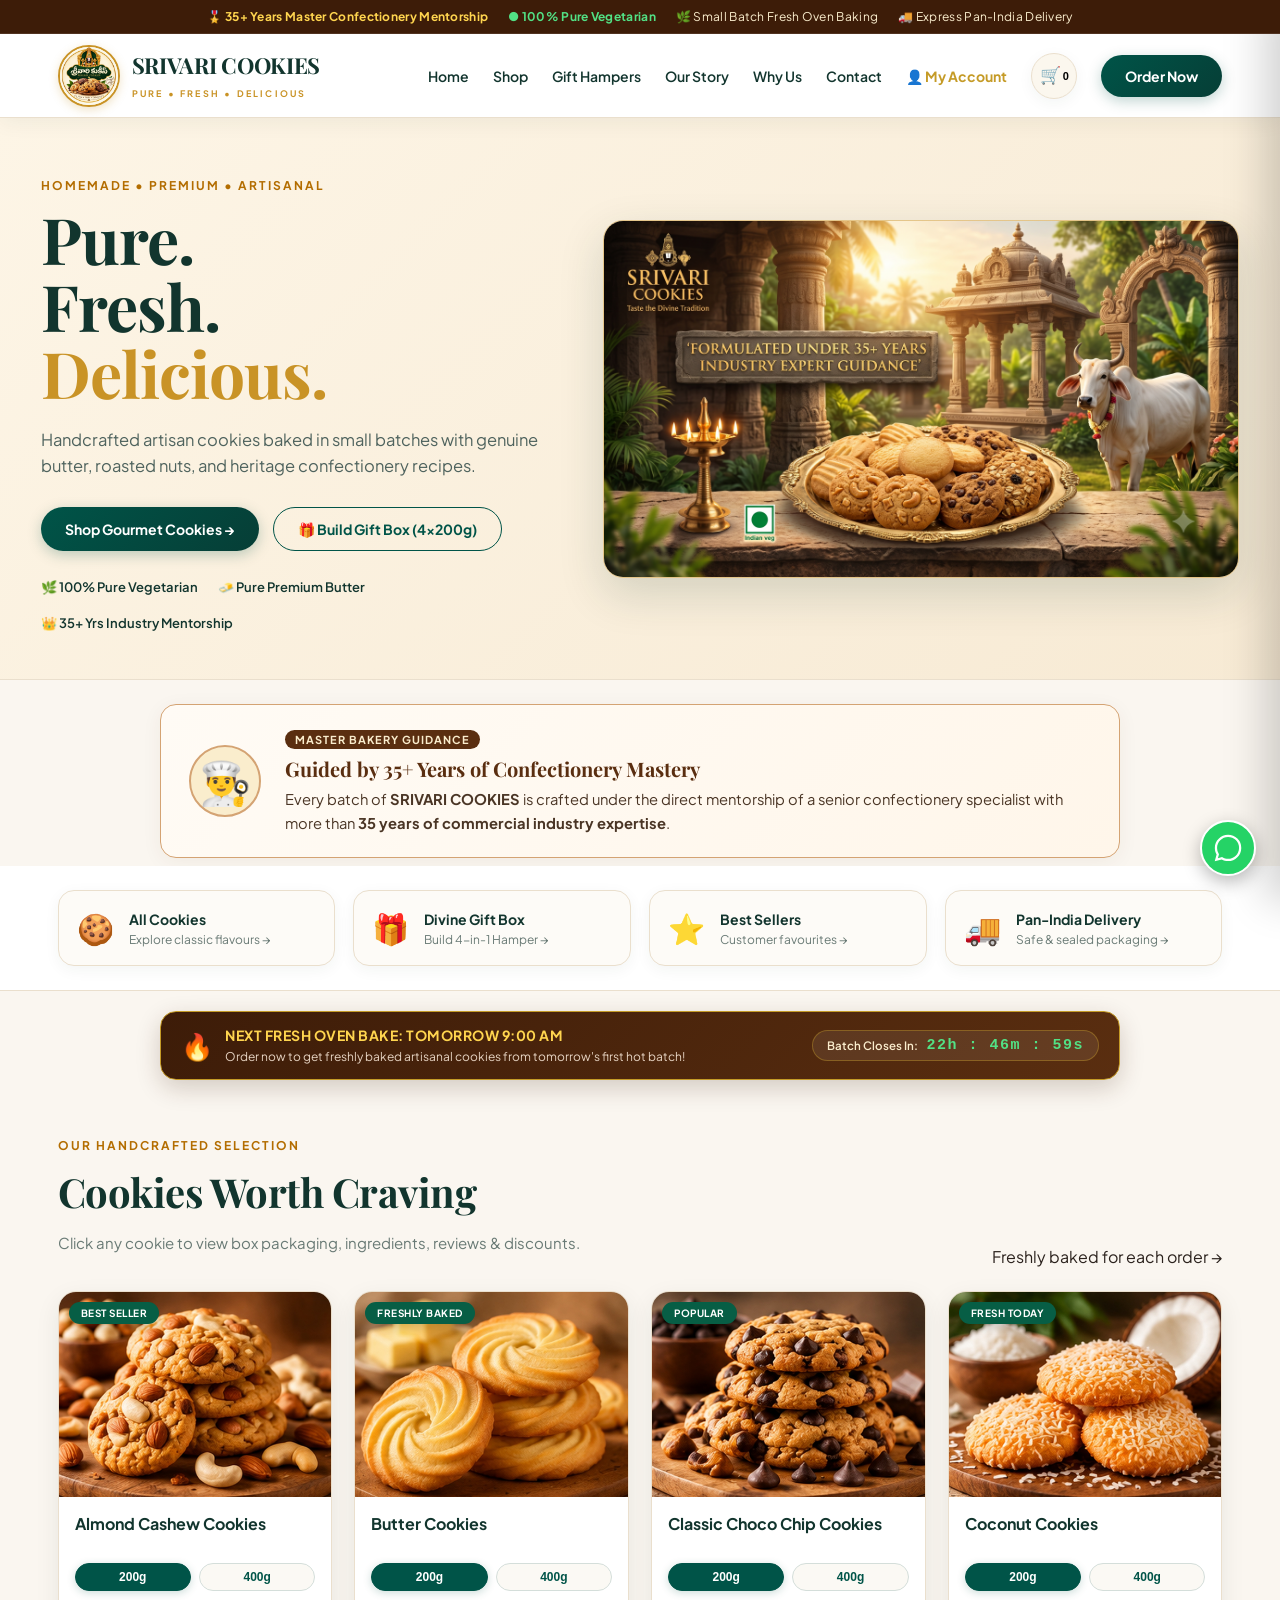
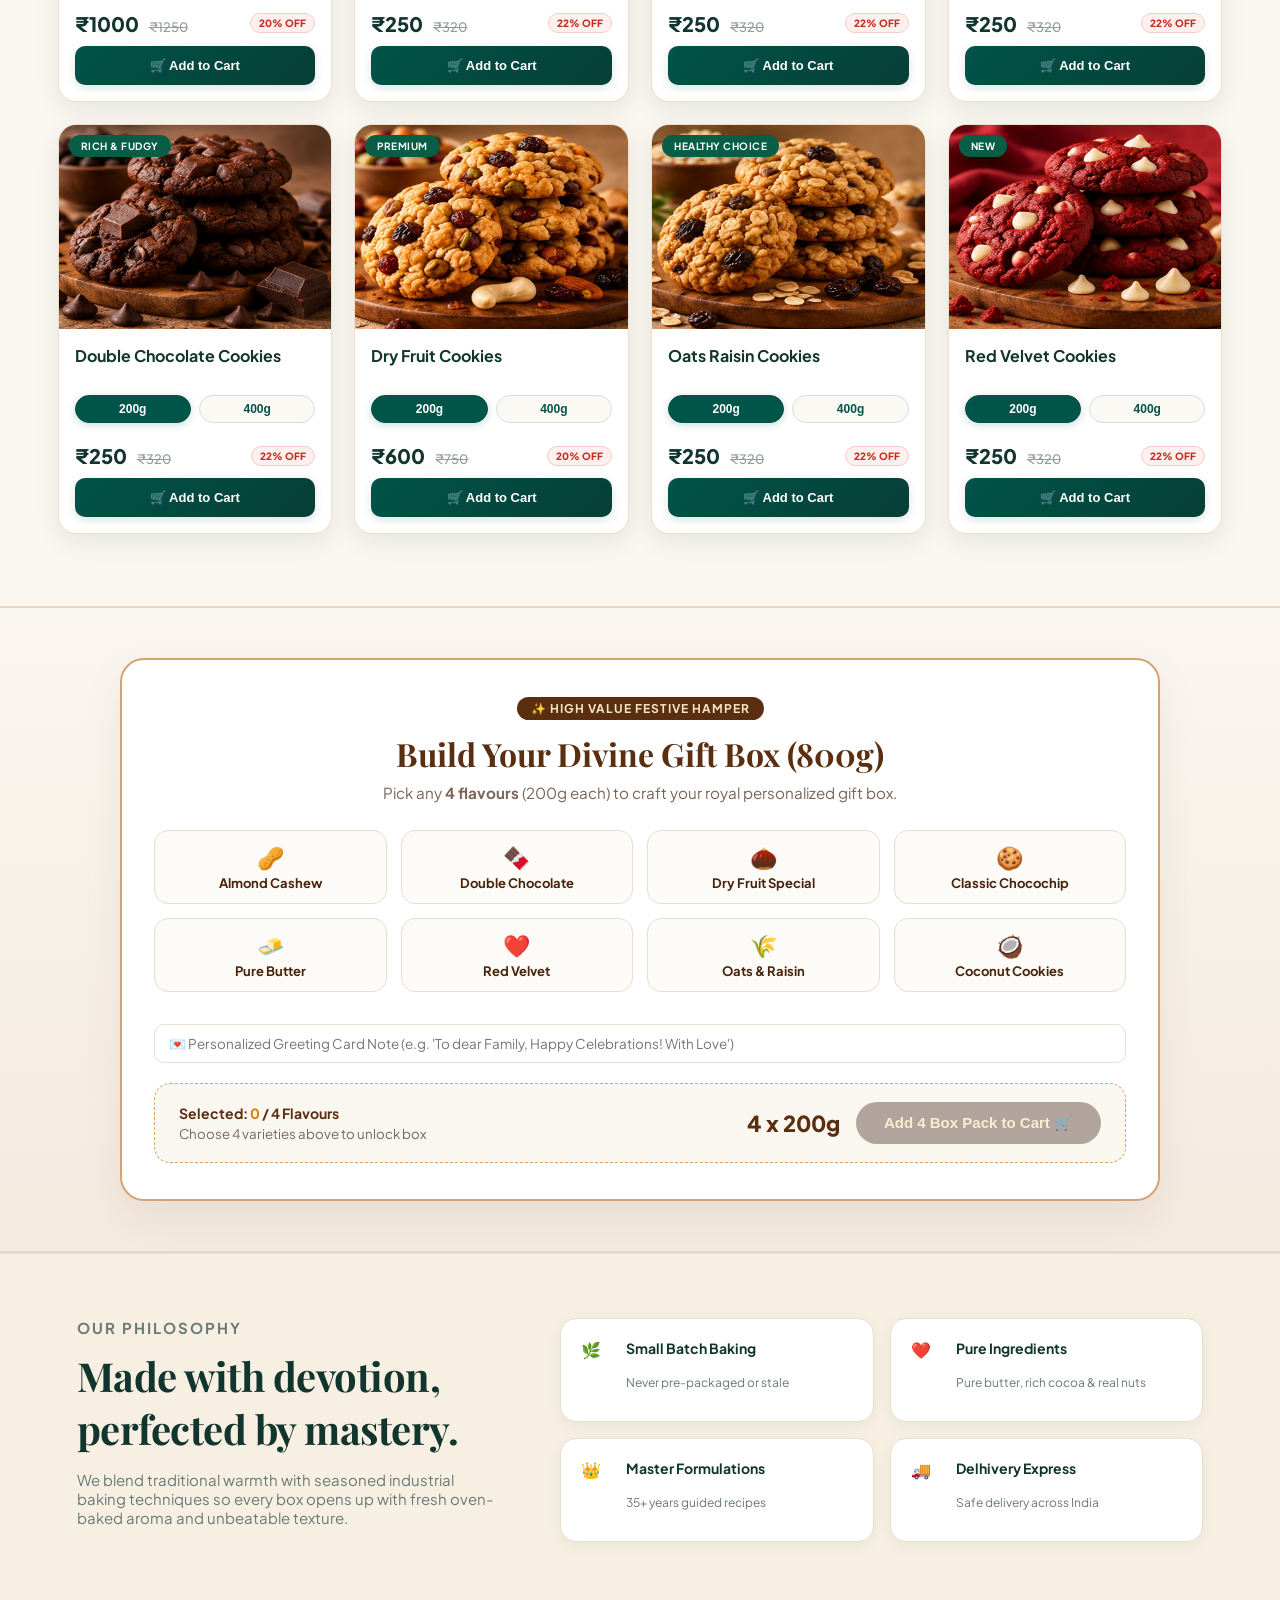
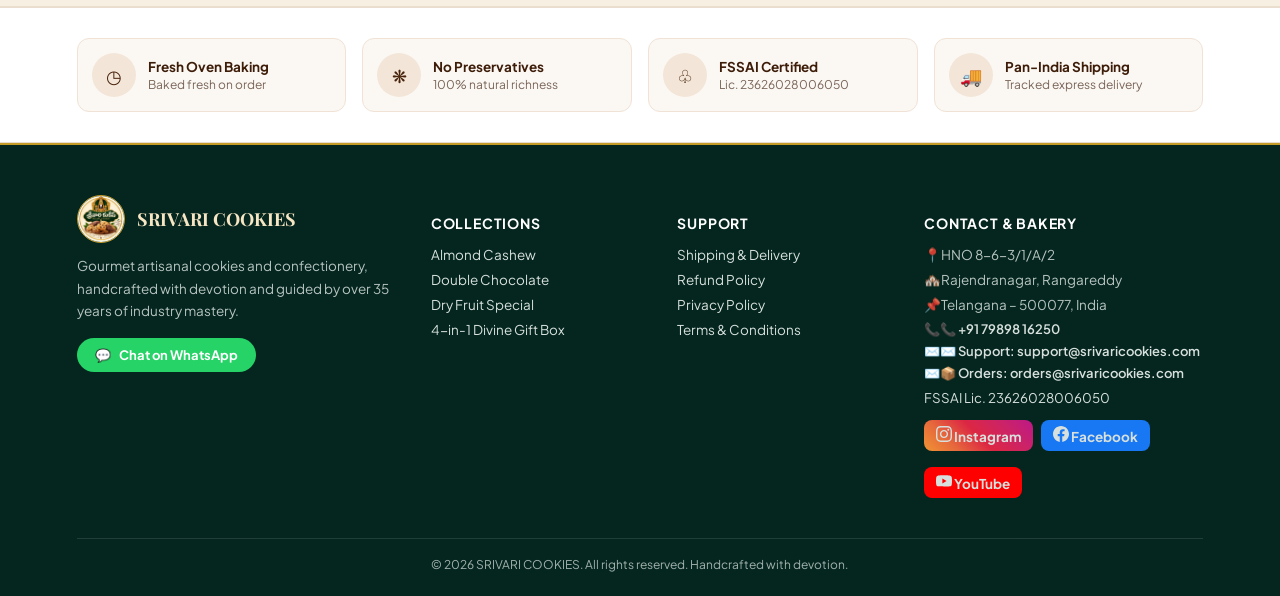
==== index.html @ 172b6541 "Update index.html" ====
<!doctype html>
<html lang="en">
<head>
<meta charset="utf-8">
<meta name="viewport" content="width=device-width,initial-scale=1">
<title>SRIVARI COOKIES | Pure • Fresh • Delicious</title>
<meta name="description" content="SRIVARI COOKIES — Gourmet homemade cookies crafted under 35+ years of master confectionery mentorship.">
<link rel="manifest" href="manifest.json">
<meta name="theme-color" content="#5a2e10">
<link rel="preconnect" href="https://fonts.googleapis.com">
<link rel="preconnect" href="https://fonts.gstatic.com" crossorigin>
<link href="https://fonts.googleapis.com/css2?family=Plus+Jakarta+Sans:wght@400;500;600;700;800&family=Playfair+Display:ital,wght@0,600;0,700;0,800;1,600&display=swap" rel="stylesheet">
<link rel="stylesheet" href="styles.css">
<style>
* { box-sizing: border-box; }
html, body {
  overflow-y: auto !important;
  height: auto !important;
  background: #faf6f0;
  color: #2b221d;
  font-family: 'Plus Jakarta Sans', sans-serif;
  margin: 0;
  padding: 0;
}

/* TOPBAR: 100% VISIBLE ON MOBILE & DESKTOP */
.topbar {
  background: #3d1c08 !important;
  color: #faedcd !important;
  padding: 9px 4% !important;
  font-size: 12px !important;
  display: flex !important;
  visibility: visible !important;
  opacity: 1 !important;
  justify-content: center !important;
  align-items: center !important;
  gap: 20px !important;
  position: relative !important;
  z-index: 99999 !important;
  width: 100% !important;
}
@media(max-width: 768px) {
  .topbar {
    display: flex !important;
    visibility: visible !important;
    justify-content: flex-start !important;
    overflow-x: auto !important;
    white-space: nowrap !important;
    padding: 8px 12px !important;
    font-size: 11.5px !important;
    gap: 16px !important;
    -webkit-overflow-scrolling: touch !important;
  }
  .topbar::-webkit-scrollbar { display: none !important; }
  header.nav {
    position: relative !important;
    top: auto !important;
  }
}

/* BENEFITS GRID */
.benefits {
  display: grid !important;
  grid-template-columns: repeat(4, 1fr) !important;
  gap: 16px !important;
  padding: 30px 6% !important;
  background: #ffffff !important;
  border-top: 1.5px solid #ebdcd0 !important;
  border-bottom: 1.5px solid #ebdcd0 !important;
}
.benefit {
  display: flex !important;
  align-items: center !important;
  gap: 12px !important;
  background: #fbf8f4 !important;
  padding: 14px !important;
  border-radius: 12px !important;
  border: 1px solid #f0e2d5 !important;
}
.benefitIcon {
  width: 44px !important;
  height: 44px !important;
  flex: 0 0 44px !important;
  border-radius: 50% !important;
  background: #f3e6d8 !important;
  display: grid !important;
  place-items: center !important;
  font-size: 18px !important;
  color: #48230b !important;
}
.benefit b {
  font-size: 13.5px !important;
  display: block !important;
  color: #3d1c08 !important;
  margin-bottom: 2px !important;
}
.benefit small {
  color: #7a6558 !important;
  font-size: 12px !important;
  display: block !important;
}

#productGrid > * {
  cursor: pointer !important;
  transition: transform 0.2s ease, box-shadow 0.2s ease !important;
  position: relative !important;
}
#productGrid > *:hover {
  transform: translateY(-3px) !important;
  box-shadow: 0 10px 26px rgba(90,46,16,0.14) !important;
}

/* BUILD YOUR GIFT BOX SECTION */
.gift-box-section {
  padding: 50px 6%;
  background: linear-gradient(180deg, #faf6f0 0%, #f4eae0 100%);
  border-top: 2px solid #e8d5c4;
  border-bottom: 2px solid #e8d5c4;
}
.gift-box-card {
  max-width: 1040px;
  margin: 0 auto;
  background: #ffffff;
  border-radius: 24px;
  border: 2px solid #d4a373;
  padding: 36px 32px;
  box-shadow: 0 16px 40px rgba(90,46,16,0.08);
}
.gift-box-header {
  text-align: center;
  margin-bottom: 28px;
}
.gift-badge {
  background: #5a2e10;
  color: #f7e6c4;
  padding: 4px 14px;
  border-radius: 20px;
  font-size: 12px;
  font-weight: 700;
  letter-spacing: 1px;
  display: inline-block;
  margin-bottom: 8px;
}
.gift-box-header h2 {
  font-family: 'Playfair Display', serif;
  color: #5a2e10;
  font-size: 2rem;
  margin: 4px 0 8px;
}
.gift-box-header p {
  color: #7a6558;
  font-size: 0.95rem;
  margin: 0;
}
.flavors-grid {
  display: grid;
  grid-template-columns: repeat(4, 1fr);
  gap: 14px;
  margin: 22px 0;
}
.flavor-btn {
  background: #fdfbf7;
  border: 1.5px solid #ebdcd0;
  border-radius: 14px;
  padding: 12px;
  text-align: center;
  cursor: pointer;
  transition: all 0.2s ease;
  user-select: none;
}
.flavor-btn:hover {
  border-color: #c59b27;
  transform: translateY(-2px);
}
.flavor-btn.selected {
  background: #faedcd;
  border-color: #5a2e10;
  box-shadow: 0 4px 12px rgba(90,46,16,0.15);
}
.flavor-btn b {
  display: block;
  font-size: 13px;
  color: #48230b;
  margin-top: 4px;
}
.flavor-btn span {
  font-size: 22px;
  display: block;
}
.box-summary-bar {
  background: #faf6f0;
  border-radius: 16px;
  padding: 18px 24px;
  display: flex;
  justify-content: space-between;
  align-items: center;
  flex-wrap: wrap;
  gap: 16px;
  margin-top: 20px;
  border: 1px dashed #d4a373;
}
.box-note-input {
  width: 100%;
  padding: 10px 14px;
  border: 1px solid #ebdcd0;
  border-radius: 10px;
  font-family: inherit;
  font-size: 13.5px;
  margin-top: 10px;
  background: #fff;
}
.add-gift-btn {
  background: #5a2e10;
  color: #faedcd;
  border: none;
  padding: 12px 28px;
  border-radius: 30px;
  font-weight: 700;
  font-size: 15px;
  cursor: pointer;
  transition: all 0.2s ease;
  box-shadow: 0 6px 18px rgba(90,46,16,0.25);
}
.add-gift-btn:disabled {
  background: #b0a49c;
  cursor: not-allowed;
  box-shadow: none;
}

/* CART FREE DELIVERY PROGRESS BAR STYLES */
.cart-progress-box {
  background: #fff8eb;
  border: 1.5px solid #d4a373;
  border-radius: 14px;
  padding: 11px 14px;
  margin: 10px 14px 12px;
  box-shadow: 0 2px 8px rgba(90,46,16,0.06);
}
.progress-label {
  font-size: 12.5px;
  color: #5a2e10;
  margin-bottom: 6px;
  text-align: center;
  font-weight: 700;
}
.progress-track {
  background: #ebdcd0;
  height: 9px;
  border-radius: 10px;
  overflow: hidden;
  position: relative;
}
.progress-bar-fill {
  height: 100%;
  width: 0%;
  background: linear-gradient(90deg, #d4a373 0%, #15803d 100%);
  border-radius: 10px;
  transition: width 0.4s ease, background 0.3s ease;
}

/* 🔥 LIVE OVEN FRESH BATCH COUNTDOWN BANNER STYLES */
.oven-batch-banner {
  max-width: 960px;
  margin: 20px auto 10px;
  background: linear-gradient(135deg, #3d1c08 0%, #5a2e10 100%);
  color: #faedcd;
  border-radius: 16px;
  border: 1.5px solid #c59b27;
  padding: 14px 20px;
  display: flex;
  align-items: center;
  justify-content: space-between;
  flex-wrap: wrap;
  gap: 14px;
  box-shadow: 0 8px 24px rgba(61, 28, 8, 0.2);
}
.batch-info {
  display: flex;
  align-items: center;
  gap: 12px;
}
.flame-icon {
  font-size: 26px;
  animation: pulseFlame 1.8s infinite alternate;
}
@keyframes pulseFlame {
  0% { transform: scale(1); filter: drop-shadow(0 0 2px #f59e0b); }
  100% { transform: scale(1.18); filter: drop-shadow(0 0 8px #ef4444); }
}
.batch-text b {
  display: block;
  font-size: 14px;
  color: #ffd54f;
  letter-spacing: 0.5px;
}
.batch-text small {
  font-size: 12px;
  color: #e6d3c2;
}
.batch-timer-wrap {
  display: flex;
  align-items: center;
  gap: 8px;
  background: rgba(255, 255, 255, 0.08);
  padding: 6px 14px;
  border-radius: 30px;
  border: 1px solid rgba(197, 155, 39, 0.4);
}
.batch-timer-wrap span {
  font-size: 11.5px;
  color: #faedcd;
  font-weight: 600;
}
.timer-digits {
  font-family: monospace;
  font-size: 15px;
  font-weight: 800;
  color: #52e185;
  letter-spacing: 1.5px;
}

/* 🛍️ LIVE SOCIAL PROOF SALES TOAST STYLES */
.sales-toast {
  position: fixed;
  bottom: 84px;
  left: 20px;
  background: #fffdfa;
  border: 1.5px solid #c59b27;
  border-radius: 16px;
  padding: 10px 14px;
  display: flex;
  align-items: center;
  gap: 12px;
  box-shadow: 0 10px 30px rgba(90, 46, 16, 0.2);
  z-index: 9999;
  transform: translateY(140px);
  opacity: 0;
  transition: all 0.5s cubic-bezier(0.175, 0.885, 0.32, 1.275);
  max-width: 330px;
  pointer-events: auto;
}
.sales-toast.show {
  transform: translateY(0);
  opacity: 1;
}
.toast-icon {
  font-size: 24px;
  background: #faedcd;
  width: 44px;
  height: 44px;
  border-radius: 50%;
  display: grid;
  place-items: center;
  flex-shrink: 0;
  border: 1px solid #d4a373;
}
.toast-body {
  flex: 1;
  line-height: 1.35;
}
.toast-title {
  font-size: 12px;
  font-weight: 800;
  color: #48230b;
}
.toast-desc {
  font-size: 11.5px;
  color: #6d5345;
  margin: 1px 0;
}
.toast-time {
  font-size: 10px;
  color: #15803d;
  font-weight: 700;
}
.toast-close {
  background: none;
  border: none;
  color: #999;
  font-size: 14px;
  cursor: pointer;
  padding: 0 4px;
  line-height: 1;
}

@media(max-width: 600px) {
  .oven-batch-banner {
    margin: 14px 4% 8px;
    padding: 12px 14px;
    flex-direction: column;
    text-align: center;
  }
  .batch-info {
    flex-direction: column;
    gap: 6px;
  }
  .sales-toast {
    left: 12px;
    right: 12px;
    bottom: 74px;
    max-width: none;
  }
}

/* PRODUCT MODAL */
.product-modal-backdrop {
  display: none;
  position: fixed;
  top: 0; left: 0; width: 100%; height: 100%;
  background: rgba(18, 10, 5, 0.82);
  backdrop-filter: blur(6px);
  z-index: 100001;
  align-items: center;
  justify-content: center;
  padding: 16px;
}
.product-modal-card {
  background: #fffdfa;
  width: 100%;
  max-width: 780px;
  max-height: 90vh;
  border-radius: 24px;
  border: 2px solid #c59b27;
  box-shadow: 0 20px 60px rgba(90,46,16,0.4);
  display: flex;
  flex-direction: column;
  overflow: hidden;
  position: relative;
}
.modal-close-btn {
  position: absolute;
  top: 14px; right: 16px;
  background: #faedcd;
  border: 1px solid #d4a373;
  width: 36px; height: 36px;
  border-radius: 50%;
  font-size: 18px;
  cursor: pointer;
  color: #5a2e10;
  display: grid;
  place-items: center;
  z-index: 10;
  font-weight: 800;
}
.modal-scroll-body {
  overflow-y: auto;
  padding: 26px 28px;
}
.modal-grid {
  display: grid;
  grid-template-columns: 1fr 1fr;
  gap: 26px;
}
@media(max-width: 700px) {
  .modal-grid { grid-template-columns: 1fr; }
  .modal-scroll-body { padding: 20px 16px; }
}

/* 3 DISTINCT IMAGES GALLERY */
.gallery-main-img {
  width: 100%;
  height: 270px;
  object-fit: cover;
  border-radius: 18px;
  border: 1.5px solid #ebdcd0;
  box-shadow: 0 8px 24px rgba(90,46,16,0.08);
}
.gallery-thumbs {
  display: flex;
  gap: 10px;
  margin-top: 10px;
  justify-content: center;
}
.thumb-wrap {
  text-align: center;
}
.thumb-img {
  width: 74px;
  height: 74px;
  object-fit: cover;
  border-radius: 12px;
  border: 2px solid #ebdcd0;
  cursor: pointer;
  transition: all 0.2s ease;
  display: block;
}
.thumb-img:hover, .thumb-img.active {
  border-color: #c59b27;
  transform: scale(1.05);
  box-shadow: 0 4px 10px rgba(197,155,39,0.3);
}
.thumb-lbl {
  font-size: 10px;
  color: #7a6558;
  margin-top: 3px;
  display: block;
  font-weight: 700;
}

/* COUPON BOX */
.coupon-box-wrap {
  background: #fff8eb;
  border: 1.5px dashed #c59b27;
  border-radius: 12px;
  padding: 10px 12px;
  margin: 14px 0 10px;
  display: flex;
  gap: 8px;
  align-items: center;
}
.coupon-input {
  flex: 1;
  padding: 8px 10px;
  border: 1px solid #d4a373;
  border-radius: 8px;
  font-family: inherit;
  font-size: 13px;
  text-transform: uppercase;
  font-weight: 700;
}
.coupon-btn {
  background: #5a2e10;
  color: #faedcd;
  border: none;
  padding: 8px 14px;
  border-radius: 8px;
  font-weight: 700;
  font-size: 12.5px;
  cursor: pointer;
}

/* REVIEWS & FEEDBACK */
.reviews-section {
  border-top: 1.5px solid #ebdcd0;
  padding-top: 20px;
  margin-top: 22px;
}
.review-item {
  background: #faf6f0;
  border-radius: 12px;
  padding: 12px 14px;
  margin-bottom: 10px;
}
.review-form {
  background: #fdfbf7;
  border: 1px solid #ebdcd0;
  border-radius: 14px;
  padding: 14px;
  margin-top: 14px;
}

/* FOOTER ARCHITECTURE */
footer#contact {
  background: #04261f !important;
  color: #fff !important;
  padding: 50px 6% 24px !important;
  display: grid !important;
  grid-template-columns: 1.5fr 1fr 1fr 1.3fr !important;
  gap: 32px !important;
  border-top: 2px solid #c59b27 !important;
  align-items: start !important;
}
.footerBrand { max-width: 320px; }
.footerLogo {
  display: inline-flex !important;
  align-items: center !important;
  gap: 12px !important;
  color: #fff !important;
  text-decoration: none !important;
  margin-bottom: 12px !important;
}
.footerLogo img {
  width: 48px !important;
  height: 48px !important;
  border-radius: 50% !important;
  object-fit: cover !important;
  border: 1.5px solid #c59b27 !important;
}
.footerLogo b {
  font-family: 'Playfair Display', serif !important;
  font-size: 18px !important;
  color: #f7e6c4 !important;
}
.footerBrand p {
  color: #d1ddd8 !important;
  font-size: 13.5px !important;
  line-height: 1.65 !important;
  margin-bottom: 16px !important;
}
.wa-badge {
  display: inline-flex !important;
  align-items: center !important;
  gap: 8px !important;
  background: #25D366 !important;
  color: #ffffff !important;
  padding: 9px 18px !important;
  border-radius: 24px !important;
  font-size: 13px !important;
  font-weight: 700 !important;
  text-decoration: none !important;
}
.footerColumn h4 {
  color: #f3cf7a !important;
  font-size: 14px !important;
  margin-bottom: 14px !important;
  letter-spacing: 0.8px;
}
.footerColumn a, .footerColumn p {
  display: block !important;
  margin-bottom: 8px !important;
  color: #d1ddd8 !important;
  text-decoration: none !important;
  font-size: 13.5px !important;
}
.footerContact a.contact-link {
  color: #f7e6c4 !important;
  text-decoration: none !important;
  font-size: 13px !important;
  display: block !important;
  margin: 6px 0 !important;
  font-weight: 600;
}
.footerSocials {
  display: flex !important;
  align-items: center !important;
  gap: 8px !important;
  margin-top: 14px !important;
  flex-wrap: wrap !important;
}
.socialIconLink {
  display: inline-flex !important;
  align-items: center !important;
  gap: 6px !important;
  padding: 6px 12px !important;
  border-radius: 8px !important;
  text-decoration: none !important;
  font-size: 12px !important;
  font-weight: 700 !important;
  color: #ffffff !important;
}
.socialIconLink.ig { background: linear-gradient(45deg, #f09433 0%, #e6683c 25%, #dc2743 50%, #cc2366 75%, #bc1888 100%) !important; }
.socialIconLink.fb { background: #1877f2 !important; }
.socialIconLink.yt { background: #ff0000 !important; }
.copy {
  grid-column: 1 / -1;
  border-top: 1px solid rgba(255,255,255,0.15);
  padding-top: 18px;
  text-align: center;
  font-size: 12px;
  color: #a4beba;
}
@media(max-width: 900px) {
  .hero { flex-direction: column; text-align: center; }
  .about { grid-template-columns: 1fr; }
  .benefits { grid-template-columns: 1fr 1fr !important; }
  footer#contact { grid-template-columns: 1fr 1fr !important; }
  .flavors-grid { grid-template-columns: repeat(2, 1fr) !important; }
}
@media(max-width: 600px) {
  nav { display: none; }
  .benefits { grid-template-columns: 1fr !important; }
  footer#contact { grid-template-columns: 1fr !important; }
  .footerBrand, .footerContact, .copy { grid-column: 1 / -1 !important; }
}
</style>
</head>
<body>

<div class="topbar">
  <span><b style="color:#ffd54f;">🎖️ 35+ Years Master Confectionery Mentorship</b></span>
  <span style="color:#52e185;font-weight:bold;">● 100% Pure Vegetarian</span>
  <span>🌿 Small Batch Fresh Oven Baking</span>
  <span>🚚 Express Pan-India Delivery</span>
</div>

<header class="nav">
  <a class="brand" href="index.html">
    <img src="assets/srivari-logo.jpg" alt="SRIVARI COOKIES logo">
    <div>
      <b>SRIVARI COOKIES</b>
      <small>PURE • FRESH • DELICIOUS</small>
    </div>
  </a>
  <nav>
    <a href="index.html">Home</a>
    <a href="#shop">Shop</a>
    <a href="#giftbox">Gift Hampers</a>
    <a href="#about">Our Story</a>
    <a href="#why">Why Us</a>
    <a href="#contact">Contact</a>
    <a href="javascript:void(0)" onclick="openOrdersModal()" style="color:#c59b27;font-weight:bold;">👤 My Account</a>
  </nav>
  <button class="cartBtn" id="openCart" aria-label="Open cart">🛒 <span id="cartCount">0</span></button>
  <a class="orderBtn" href="#shop">Order Now</a>
</header>

<section class="hero" id="home">
  <div class="heroCopy">
    <p class="eyebrow">HOMEMADE • PREMIUM • ARTISANAL</p>
    <h1>Pure.<br>Fresh.<br><em>Delicious.</em></h1>
    <p>Handcrafted artisan cookies baked in small batches with genuine butter, roasted nuts, and heritage confectionery recipes.</p>
    <div class="heroActions">
      <a class="primary" href="#shop">Shop Gourmet Cookies →</a>
      <a class="secondary" href="#giftbox">🎁 Build Gift Box (4x200g)</a>
    </div>
    <div class="trust">
      <span>🌿 100% Pure Vegetarian</span>
      <span>🧈 Pure Premium Butter</span>
      <span>👑 35+ Yrs Industry Mentorship</span>
    </div>
  </div>
  <div class="heroVisual">
    <div class="hero-blend-wrapper">
      <img src="assets/srivari-divine-hero.jpg" alt="Srivari Cookies Divine Heritage" class="hero-blend-img" />
    </div>
  </div>
</section>

<!-- MASTER TRUST BADGE -->
<div style="padding: 24px 8% 8px; background: #faf6f0;">
  <div style="max-width: 960px; margin: 0 auto; background: linear-gradient(135deg, #fffbf5 0%, #fff6ea 100%); border: 1.5px solid #d4a373; border-radius: 16px; padding: 22px 28px; box-shadow: 0 4px 20px rgba(90,46,16,0.06); display: flex; align-items: center; gap: 24px; flex-wrap: wrap;">
    <div style="font-size: 42px; background: #faedcd; width: 72px; height: 72px; border-radius: 50%; display: grid; place-items: center; flex-shrink: 0; border: 2px solid #d4a373;">👨‍🍳</div>
    <div style="flex: 1; min-width: 260px;">
      <span style="background: #5a2e10; color: #faedcd; font-size: 11px; font-weight: 700; letter-spacing: 1px; padding: 3px 10px; border-radius: 20px; display: inline-block; margin-bottom: 6px;">MASTER BAKERY GUIDANCE</span>
      <h3 style="margin: 0 0 6px; color: #5a2e10; font-family: 'Playfair Display', serif; font-size: 1.25rem;">Guided by 35+ Years of Confectionery Mastery</h3>
      <p style="margin: 0; color: #4a3525; font-size: 0.92rem; line-height: 1.6;">Every batch of <b>SRIVARI COOKIES</b> is crafted under the direct mentorship of a senior confectionery specialist with more than <b>35 years of commercial industry expertise</b>.</p>
    </div>
  </div>
</div>

<section class="shortcuts">
  <a href="#shop"><b>🍪</b><span><strong>All Cookies</strong><small>Explore classic flavours →</small></span></a>
  <a href="#giftbox"><b>🎁</b><span><strong>Divine Gift Box</strong><small>Build 4-in-1 Hamper →</small></span></a>
  <a href="#shop"><b>⭐</b><span><strong>Best Sellers</strong><small>Customer favourites →</small></span></a>
  <a href="#contact"><b>🚚</b><span><strong>Pan-India Delivery</strong><small>Safe & sealed packaging →</small></span></a>
</section>

<!-- 🔥 LIVE OVEN FRESH BATCH COUNTDOWN BANNER (FOMO & FRESHNESS) -->
<div class="oven-batch-banner" aria-label="Next Baking Batch Countdown">
  <div class="batch-info">
    <span class="flame-icon">🔥</span>
    <div class="batch-text">
      <b>NEXT FRESH OVEN BAKE: TOMORROW 9:00 AM</b>
      <small>Order now to get freshly baked artisanal cookies from tomorrow's first hot batch!</small>
    </div>
  </div>
  <div class="batch-timer-wrap">
    <span>Batch Closes In:</span>
    <div class="timer-digits" id="ovenCountdown">00h : 00m : 00s</div>
  </div>
</div>

<section class="collection" id="shop">
  <div class="sectionHead">
    <div>
      <p class="eyebrow">OUR HANDCRAFTED SELECTION</p>
      <h2>Cookies Worth Craving</h2>
      <p>Click any cookie to view box packaging, ingredients, reviews & discounts.</p>
    </div>
    <span>Freshly baked for each order →</span>
  </div>
  <div class="grid" id="productGrid"></div>
</section>

<!-- BUILD YOUR OWN GIFT BOX -->
<section class="gift-box-section" id="giftbox">
  <div class="gift-box-card">
    <div class="gift-box-header">
      <span class="gift-badge">✨ HIGH VALUE FESTIVE HAMPER</span>
      <h2>Build Your Divine Gift Box (800g)</h2>
      <p>Pick any <b>4 flavours</b> (200g each) to craft your royal personalized gift box.</p>
    </div>

    <div class="flavors-grid" id="flavorsGrid">
      <div class="flavor-btn" onclick="toggleFlavor(this, 'Almond Cashew')">
        <span>🥜</span>
        <b>Almond Cashew</b>
      </div>
      <div class="flavor-btn" onclick="toggleFlavor(this, 'Double Chocolate')">
        <span>🍫</span>
        <b>Double Chocolate</b>
      </div>
      <div class="flavor-btn" onclick="toggleFlavor(this, 'Dry Fruit Special')">
        <span>🌰</span>
        <b>Dry Fruit Special</b>
      </div>
      <div class="flavor-btn" onclick="toggleFlavor(this, 'Classic Chocochip')">
        <span>🍪</span>
        <b>Classic Chocochip</b>
      </div>
      <div class="flavor-btn" onclick="toggleFlavor(this, 'Pure Butter')">
        <span>🧈</span>
        <b>Pure Butter</b>
      </div>
      <div class="flavor-btn" onclick="toggleFlavor(this, 'Red Velvet')">
        <span>❤️</span>
        <b>Red Velvet</b>
      </div>
      <div class="flavor-btn" onclick="toggleFlavor(this, 'Oats & Raisin')">
        <span>🌾</span>
        <b>Oats & Raisin</b>
      </div>
      <div class="flavor-btn" onclick="toggleFlavor(this, 'Coconut Cookies')">
        <span>🥥</span>
        <b>Coconut Cookies</b>
      </div>
    </div>

    <div>
      <input type="text" id="giftCardNote" class="box-note-input" placeholder="💌 Personalized Greeting Card Note (e.g. 'To dear Family, Happy Celebrations! With Love')" />
    </div>

    <div class="box-summary-bar">
      <div>
        <div style="font-size: 14px; font-weight: 700; color: #5a2e10;">
          Selected: <span id="selectedCount" style="color:#d97706;">0</span> / 4 Flavours
        </div>
        <small id="selectedListText" style="color: #7a6558;">Choose 4 varieties above to unlock box</small>
      </div>
      <div style="display:flex; align-items:center; gap:16px;">
        <span style="font-size: 22px; font-weight: 800; color: #5a2e10;">4 x 200g</span>
        <button class="add-gift-btn" id="addGiftBoxBtn" disabled onclick="addGiftBoxToCart()">
          Add 4 Box Pack to Cart 🛒
        </button>
      </div>
    </div>
  </div>
</section>

<section class="about" id="about">
  <div>
    <p class="eyebrow">OUR PHILOSOPHY</p>
    <h2>Made with devotion, perfected by mastery.</h2>
    <p>We blend traditional warmth with seasoned industrial baking techniques so every box opens up with fresh oven-baked aroma and unbeatable texture.</p>
  </div>
  <div class="promise" id="why">
    <span>🌿<b>Small Batch Baking</b><small>Never pre-packaged or stale</small></span>
    <span>❤️<b>Pure Ingredients</b><small>Pure butter, rich cocoa & real nuts</small></span>
    <span>👑<b>Master Formulations</b><small>35+ years guided recipes</small></span>
    <span>🚚<b>Delhivery Express</b><small>Safe delivery across India</small></span>
  </div>
</section>

<section class="benefits" aria-label="Our benefits">
  <div class="benefit">
    <span class="benefitIcon">◷</span>
    <div><b>Fresh Oven Baking</b><small>Baked fresh on order</small></div>
  </div>
  <div class="benefit">
    <span class="benefitIcon">❋</span>
    <div><b>No Preservatives</b><small>100% natural richness</small></div>
  </div>
  <div class="benefit">
    <span class="benefitIcon">♧</span>
    <div><b>FSSAI Certified</b><small>Lic. 23626028006050</small></div>
  </div>
  <div class="benefit">
    <span class="benefitIcon">🚚</span>
    <div><b>Pan-India Shipping</b><small>Tracked express delivery</small></div>
  </div>
</section>

<footer id="contact">
  <div class="footerBrand">
    <a class="footerLogo" href="index.html">
      <img src="assets/srivari-logo.jpg" alt="SRIVARI COOKIES logo">
      <b>SRIVARI COOKIES</b>
    </a>
    <p>Gourmet artisanal cookies and confectionery, handcrafted with devotion and guided by over 35 years of industry mastery.</p>
    <a class="wa-badge" href="https://wa.me/917989816250" target="_blank" rel="noopener">
      <span>💬</span> Chat on WhatsApp
    </a>
  </div>
  <div class="footerColumn">
    <h4>COLLECTIONS</h4>
    <a href="#shop">Almond Cashew</a>
    <a href="#shop">Double Chocolate</a>
    <a href="#shop">Dry Fruit Special</a>
    <a href="#giftbox">4-in-1 Divine Gift Box</a>
  </div>
  <div class="footerColumn">
    <h4>SUPPORT</h4>
    <a href="#contact">Shipping & Delivery</a>
    <a href="#contact">Refund Policy</a>
    <a href="#contact">Privacy Policy</a>
    <a href="#contact">Terms & Conditions</a>
  </div>
  <div class="footerColumn footerContact">
    <h4>CONTACT & BAKERY</h4>
    <p>HNO 8-6-3/1/A/2</p>
    <p>Rajendranagar, Rangareddy</p>
    <p>Telangana – 500077, India</p>
    <a href="tel:+917989816250" class="contact-link">📞 +91 79898 16250</a>
    <a href="mailto:support@srivaricookies.com" class="contact-link">✉️ Support: support@srivaricookies.com</a>
    <a href="mailto:orders@srivaricookies.com" class="contact-link">📦 Orders: orders@srivaricookies.com</a>
    <small style="display:block;margin-top:8px;color:#a4beba;">FSSAI Lic. 23626028006050</small>

    <div class="footerSocials">
      <a href="https://www.instagram.com/srivaricookies.official" target="_blank" rel="noopener noreferrer" class="socialIconLink ig" title="Instagram">
        <svg viewBox="0 0 24 24" width="16" height="16" fill="currentColor">
          <path d="M12 2.163c3.204 0 3.584.012 4.85.07 3.252.148 4.771 1.691 4.919 4.919.058 1.265.069 1.645.069 4.849 0 3.205-.012 3.584-.069 4.849-.149 3.225-1.664 4.771-4.919 4.919-1.266.058-1.644.07-4.85.07-3.204 0-3.584-.012-4.849-.07-3.26-.149-4.771-1.699-4.919-4.92-.058-1.265-.07-1.644-.07-4.849 0-3.204.013-3.583.07-4.849.149-3.227 1.664-4.771 4.919-4.919 1.266-.057 1.645-.069 4.849-.069zm0-2.163c-3.259 0-3.667.014-4.947.072-4.358.2-6.78 2.618-6.98 6.98-.059 1.281-.073 1.689-.073 4.948 0 3.259.014 3.668.072 4.948.2 4.358 2.618 6.78 6.98 6.98 1.281.058 1.689.072 4.948.072 3.259 0 3.668-.014 4.948-.072 4.354-.2 6.782-2.618 6.979-6.98.059-1.28.073-1.689.073-4.948 0-3.259-.014-3.667-.072-4.947-.196-4.354-2.617-6.78-6.979-6.98-1.281-.059-1.69-.073-4.949-.073zm0 5.838c-3.403 0-6.162 2.759-6.162 6.162s2.759 6.163 6.162 6.163 6.162-2.759 6.162-6.163c0-3.403-2.759-6.162-6.162-6.162zm0 10.162c-2.209 0-4-1.79-4-4 0-2.209 1.791-4 4-4s4 1.791 4 4c0 2.21-1.791 4-4 4zm6.406-11.845c-.796 0-1.441.645-1.441 1.44s.645 1.44 1.441 1.44c.795 0 1.439-.645 1.439-1.44s-.644-1.44-1.439-1.44z"/>
        </svg>
        <span>Instagram</span>
      </a>

      <a href="https://www.facebook.com/profile.php?id=61594950856274" target="_blank" rel="noopener noreferrer" class="socialIconLink fb" title="Facebook">
        <svg viewBox="0 0 24 24" width="16" height="16" fill="currentColor">
          <path d="M24 12.073c0-6.627-5.373-12-12-12s-12 5.373-12 12c0 5.99 4.388 10.954 10.125 11.854v-8.385H7.078v-3.47h3.047V9.43c0-3.007 1.792-4.669 4.533-4.669 1.312 0 2.686.235 2.686.235v2.953H15.83c-1.491 0-1.956.925-1.956 1.874v2.25h3.328l-.532 3.47h-2.796v8.385C19.612 23.027 24 18.062 24 12.073z"/>
        </svg>
        <span>Facebook</span>
      </a>

      <a href="https://www.youtube.com/@SrivariCookies" target="_blank" rel="noopener noreferrer" class="socialIconLink yt" title="YouTube">
        <svg viewBox="0 0 24 24" width="16" height="16" fill="currentColor">
          <path d="M23.498 6.186a3.016 3.016 0 0 0-2.122-2.136C19.505 3.545 12 3.545 12 3.545s-7.505 0-9.377.505A3.017 3.017 0 0 0 .502 6.186C0 8.07 0 12 0 12s0 3.93.502 5.814a3.016 3.016 0 0 0 2.122 2.136c1.871.505 9.376.505 9.376.505s7.505 0 9.377-.505a3.015 3.015 0 0 0 2.122-2.136C24 15.93 24 12 24 12s0-3.93-.502-5.814zM9.545 15.568V8.432L15.818 12l-6.273 3.568z"/>
        </svg>
        <span>YouTube</span>
      </a>
    </div>
  </div>
  <div class="copy">
    © 2026 SRIVARI COOKIES. All rights reserved. Handcrafted with devotion.
  </div>
</footer>

<!-- SHOPPING CART DRAWER WITH PROGRESS BAR -->
<aside class="drawer" id="drawer" aria-label="Shopping cart">
  <div class="drawerHead">
    <h2>Your Gourmet Cart</h2>
    <button id="closeCart" aria-label="Close cart">×</button>
  </div>

  <!-- DYNAMIC FREE DELIVERY PROGRESS BAR -->
  <div class="cart-progress-box" id="freeDeliveryProgressBox">
    <div class="progress-label" id="freeDeliveryLabel">
      🚚 Order <b>₹500</b> or more for <b>FREE Delivery</b>!
    </div>
    <div class="progress-track">
      <div class="progress-bar-fill" id="freeDeliveryBarFill"></div>
    </div>
  </div>

  <div id="cartItems"></div>
  <div class="summary">
    <div><span>Subtotal</span><b id="cartSubtotal">₹0</b></div>
    <div><span>Delivery (Delhivery)</span><b id="cartDelivery">—</b></div>
    <div class="grand"><span>Total to Pay</span><b id="cartTotal">₹0</b></div>
  </div>
  <p class="deliveryNote" id="deliveryNote">Enter your 6-digit pincode to calculate delivery charge.</p>
  <form id="checkout">
    <label>Full Name <i>*</i><input id="cname" required placeholder="Enter customer name"></label>
    <label>WhatsApp / Mobile <i>*</i><input id="phone" required inputmode="tel" pattern="[0-9+ ]{10,15}" placeholder="Enter 10-digit mobile number"></label>
    <label>Email <span>(optional)</span><input id="email" type="email" placeholder="For instant invoice copy"></label>
    <label>Complete Delivery Address <i>*</i><textarea id="address" required placeholder="House/Flat No, Street, Landmark, Area"></textarea></label>
    <label>Pincode <i>*</i><input id="pincode" required inputmode="numeric" pattern="[0-9]{6}" placeholder="6-digit postal code"></label>
    <button class="primary checkoutBtn" type="submit">Pay Securely via Razorpay →</button>
  </form>
</aside>
<div class="shade" id="shade"></div>

<!-- DEDICATED SACRED PRODUCT DETAIL MODAL (3 DISTINCT PHOTOS) -->
<div class="product-modal-backdrop" id="productModal">
  <div class="product-modal-card">
    <button class="modal-close-btn" onclick="closeProductModal()">✕</button>
    <div class="modal-scroll-body">
      <div class="modal-grid">
        <!-- 3 DISTINCT IMAGES GALLERY -->
        <div>
          <img id="modalMainImg" class="gallery-main-img" src="assets/coconut.jpg" alt="Srivari Cookie">
          <div class="gallery-thumbs">
            <div class="thumb-wrap">
              <img class="thumb-img active" id="thumb1" src="assets/coconut.jpg" onclick="switchModalImg(this)" alt="Pure Cookie">
              <span class="thumb-lbl">1. Cookie</span>
            </div>
            <div class="thumb-wrap">
              <img class="thumb-img" id="thumb2" src="assets/srivari-divine-hero.jpg" onclick="switchModalImg(this)" alt="Sealed Box">
              <span class="thumb-lbl">2. Sealed Box</span>
            </div>
            <div class="thumb-wrap">
              <img class="thumb-img" id="thumb3" src="assets/butter.jpg" onclick="switchModalImg(this)" alt="Ingredients & Bake">
              <span class="thumb-lbl">3. Fresh Oven</span>
            </div>
          </div>
          <div style="margin-top:10px; font-size:11px; color:#8c7161; text-align:center;">
            <span>📸 Click photo to view: Cookie Closeup • Box Pack • Fresh Oven</span>
          </div>
        </div>

        <!-- Product Details & Pricing -->
        <div>
          <span style="background:#5a2e10; color:#faedcd; padding:3px 10px; border-radius:12px; font-size:10px; font-weight:800; letter-spacing:1px;">SRIVARI HERITAGE</span>
          <h2 id="modalTitle" style="font-family:'Playfair Display',serif; color:#48230b; margin:6px 0; font-size:1.6rem;">Coconut Cookies</h2>
          <p id="modalDesc" style="color:#6d5345; font-size:13px; line-height:1.6; margin:0 0 14px;">Handcrafted artisanal cookies baked fresh on order with pure butter, roasted richness and traditional recipes under 35+ years mentorship.</p>

          <!-- Weight Selection -->
          <div style="margin-bottom:14px;">
            <label style="font-size:12.5px; font-weight:700; color:#48230b; display:block; margin-bottom:6px;">Select Pack Size:</label>
            <div style="display:flex; gap:10px;">
              <button id="pack200Btn" onclick="selectModalPack('200g')" style="flex:1; padding:9px; border-radius:10px; border:2px solid #5a2e10; background:#faedcd; font-weight:700; cursor:pointer;">200g - ₹250</button>
              <button id="pack400Btn" onclick="selectModalPack('400g')" style="flex:1; padding:9px; border-radius:10px; border:1px solid #ebdcd0; background:#fff; font-weight:700; cursor:pointer;">400g - ₹500</button>
            </div>
          </div>

          <!-- Coupon Code Box -->
          <div class="coupon-box-wrap">
            <span>🏷️</span>
            <input type="text" id="modalCouponCode" class="coupon-input" placeholder="Coupon Code (e.g. SRIVARI50)" />
            <button class="coupon-btn" onclick="applyModalCoupon()">Apply</button>
          </div>
          <div id="couponStatus" style="font-size:11.5px; margin-top:-6px; margin-bottom:12px; font-weight:700;"></div>

          <!-- Add to Cart CTA -->
          <button id="modalAddToCartBtn" onclick="addModalProductToCart()" style="width:100%; background:#5a2e10; color:#faedcd; border:none; padding:13px; border-radius:30px; font-size:14.5px; font-weight:700; cursor:pointer; box-shadow:0 6px 18px rgba(90,46,16,0.25);">
            🛒 Add Fresh Baked Pack to Cart
          </button>
        </div>
      </div>

      <!-- Customer Reviews & Feedback Section (PERSISTENT STORAGE) -->
      <div class="reviews-section">
        <div style="display:flex; justify-content:space-between; align-items:center; margin-bottom:12px;">
          <h3 style="font-family:'Playfair Display',serif; color:#48230b; margin:0; font-size:1.2rem;">Devotee & Foodie Reviews (★★★★★ 4.9/5)</h3>
          <span style="font-size:11.5px; color:#15803d; font-weight:700;">✓ 100% Verified Taste</span>
        </div>

        <div id="modalReviewsList">
          <div class="review-item">
            <div style="display:flex; justify-content:space-between; font-size:12.5px;">
              <b>Venkat R. (Hyderabad)</b>
              <span style="color:#d97706;">★★★★★</span>
            </div>
            <p style="margin:4px 0 0; font-size:12.5px; color:#5a3e2b;">"Oven aroma is extraordinary! Asalu temple prasadham tinnantha divine feeling vachindi, pure butter crunch beat cheyaleru!"</p>
          </div>
          <div class="review-item">
            <div style="display:flex; justify-content:space-between; font-size:12.5px;">
              <b>Swapna M. (Bengaluru)</b>
              <span style="color:#d97706;">★★★★★</span>
            </div>
            <p style="margin:4px 0 0; font-size:12.5px; color:#5a3e2b;">"Delivered crispy and safely packed. Pure vegetarian without any artificial preservatives. Kids loved it!"</p>
          </div>
        </div>

        <!-- Add Your Feedback Form -->
        <div class="review-form">
          <b style="font-size:13px; color:#48230b; display:block; margin-bottom:8px;">✍️ Write Your Review / Feedback</b>
          <div style="display:flex; gap:10px; margin-bottom:8px;">
            <input type="text" id="revName" placeholder="Your Name" style="flex:1; padding:7px 10px; border:1px solid #d4a373; border-radius:8px; font-size:12px;" />
            <select id="revStars" style="padding:7px 10px; border:1px solid #d4a373; border-radius:8px; font-size:12px; background:#fff;">
              <option value="5">★★★★★ (5 Stars - Divine)</option>
              <option value="4">★★★★☆ (4 Stars - Delicious)</option>
            </select>
          </div>
          <textarea id="revComment" placeholder="Share your experience (taste, crunch, box packing)..." style="width:100%; padding:7px 10px; border:1px solid #d4a373; border-radius:8px; font-size:12px; margin-bottom:8px; font-family:inherit;"></textarea>
          <button onclick="submitReview()" style="background:#5a2e10; color:#faedcd; border:none; padding:7px 18px; border-radius:6px; font-size:12px; font-weight:700; cursor:pointer;">Submit Review</button>
        </div>
      </div>

      <!-- Other Varieties -->
      <div style="border-top:1.5px solid #ebdcd0; padding-top:20px; margin-top:22px;">
        <h4 style="font-family:'Playfair Display',serif; color:#48230b; margin:0 0 12px; font-size:1.15rem;">You May Also Love (Other Handcrafted Varieties)</h4>
        <div style="display:grid; grid-template-columns:repeat(4, 1fr); gap:12px;" id="modalRelatedGrid">
          <div onclick="openProductDetailModal('almond-cashew')" style="background:#faf6f0; padding:10px; border-radius:12px; text-align:center; border:1px solid #ebdcd0; cursor:pointer;">
            <b style="font-size:12px; color:#48230b;">Almond Cashew</b>
            <small style="display:block; color:#7a6558;">₹250 (200g)</small>
          </div>
          <div onclick="openProductDetailModal('double-chocolate')" style="background:#faf6f0; padding:10px; border-radius:12px; text-align:center; border:1px solid #ebdcd0; cursor:pointer;">
            <b style="font-size:12px; color:#48230b;">Double Choc</b>
            <small style="display:block; color:#7a6558;">₹250 (200g)</small>
          </div>
          <div onclick="openProductDetailModal('dry-fruit')" style="background:#faf6f0; padding:10px; border-radius:12px; text-align:center; border:1px solid #ebdcd0; cursor:pointer;">
            <b style="font-size:12px; color:#48230b;">Dry Fruit Spl</b>
            <small style="display:block; color:#7a6558;">₹250 (200g)</small>
          </div>
          <div onclick="openProductDetailModal('red-velvet')" style="background:#faf6f0; padding:10px; border-radius:12px; text-align:center; border:1px solid #ebdcd0; cursor:pointer;">
            <b style="font-size:12px; color:#48230b;">Red Velvet</b>
            <small style="display:block; color:#7a6558;">₹250 (200g)</small>
          </div>
        </div>
      </div>
    </div>
  </div>
</div>

<!-- ORDERS MODAL -->
<div id="ordersModal" style="display:none;position:fixed;top:0;left:0;width:100%;height:100%;background:rgba(0,0,0,0.65);z-index:10000;align-items:center;justify-content:center;padding:16px;box-sizing:border-box;">
  <div style="background:#faf5ef;width:100%;max-width:440px;border-radius:18px;padding:24px;box-shadow:0 14px 40px rgba(0,0,0,0.35);max-height:88vh;display:flex;flex-direction:column;border:1.5px solid #c59b27;position:relative;">
    <div style="display:flex;justify-content:space-between;align-items:center;margin-bottom:14px;">
      <h3 style="margin:0;color:#5a2e10;font-size:1.25rem;font-family:'Playfair Display',serif;">📦 Srivari Account & Orders</h3>
      <button onclick="closeOrdersModal()" aria-label="Close modal" style="background:none;border:none;font-size:24px;cursor:pointer;color:#777;line-height:1;">✕</button>
    </div>
    <div id="accountHubView"></div>
    <div style="display:flex;justify-content:space-between;align-items:center;margin:14px 0 8px;padding-top:10px;border-top:1px dashed #eadfcd;">
      <span style="font-size:13px;font-weight:700;color:#12352e;">Mee Previous Orders</span>
      <small style="font-size:11px;color:#697a75;">Live Delhivery Status</small>
    </div>
    <div id="ordersListContainer" style="overflow-y:auto;flex:1;max-height:50vh;padding-right:2px;">
      <div style="text-align:center;padding:20px;color:#777;font-size:13px;">Login ayyaka mee orders ikkada kanipisthayi.</div>
    </div>
  </div>
</div>

<!-- 🛍️ LIVE SOCIAL PROOF SALES TOAST COMPONENT (STEP 1) -->
<div class="sales-toast" id="salesToast">
  <div class="toast-icon" id="toastIcon">🍪</div>
  <div class="toast-body">
    <div class="toast-title" id="toastTitle">Kavitha R. (Jubilee Hills, Hyd)</div>
    <div class="toast-desc" id="toastDesc">Just bought: 2x Almond Cashew Cookies</div>
    <div class="toast-time" id="toastTime">Verified Devotee • Just now</div>
  </div>
  <button class="toast-close" onclick="closeToast()">✕</button>
</div>

<script src="https://checkout.razorpay.com/v1/checkout.js"></script>
<script src="app.js"></script> 

<!-- SCRIPT: GIFT BOX BUILDER, PRODUCT DETAIL & LIVE CART SYNC -->
<script>
let selectedFlavors = [];

const fallbackCatalog = {
  'coconut': {
    id: 'coconut',
    name: 'Coconut Cookies',
    desc: 'Handcrafted with real desiccated coconut flakes and 100% pure creamery butter. Crisp golden edges with a heavenly tropical aroma.',
    image: 'assets/coconut.jpg',
    packImg: 'assets/srivari-divine-hero.jpg',
    ovenImg: 'assets/butter.jpg',
    price200: 250,
    price400: 500
  },
  'almond-cashew': {
    id: 'almond-cashew',
    name: 'Almond Cashew Cookies',
    desc: 'Loaded with slow-roasted Californian almonds and golden cashews, blended in master butter dough.',
    image: 'assets/almond-cashew.jpg',
    packImg: 'assets/srivari-divine-hero.jpg',
    ovenImg: 'assets/hero-cookie.jpg',
    price200: 250,
    price400: 500
  },
  'double-chocolate': {
    id: 'double-chocolate',
    name: 'Double Chocolate Cookies',
    desc: 'Rich Dutch cocoa blended with pure melted dark chocolate and chocolate chunks for true indulgence.',
    image: 'assets/double-chocolate.jpg',
    packImg: 'assets/srivari-divine-hero.jpg',
    ovenImg: 'assets/hero-cookie.jpg',
    price200: 250,
    price400: 500
  },
  'dry-fruit': {
    id: 'dry-fruit',
    name: 'Dry Fruit Special Cookies',
    desc: 'Royal celebration recipe packed with premium pistachios, cashews, almonds and subtle cardamom.',
    image: 'assets/dry-fruit.jpg',
    packImg: 'assets/srivari-divine-hero.jpg',
    ovenImg: 'assets/butter.jpg',
    price200: 250,
    price400: 500
  },
  'classic-chip': {
    id: 'classic-chip',
    name: 'Classic Choco Chip Cookies',
    desc: 'Timeless golden crunch loaded with premium chocolate chips baked to crispy perfection.',
    image: 'assets/classic-chip.jpg',
    packImg: 'assets/srivari-divine-hero.jpg',
    ovenImg: 'assets/hero-cookie.jpg',
    price200: 250,
    price400: 500
  },
  'butter': {
    id: 'butter',
    name: 'Pure Butter Cookies',
    desc: 'Melt-in-mouth heritage recipe made with 100% genuine butter and zero palm oil. Golden and divine.',
    image: 'assets/butter.jpg',
    packImg: 'assets/srivari-divine-hero.jpg',
    ovenImg: 'assets/butter.jpg',
    price200: 250,
    price400: 500
  },
  'red-velvet': {
    id: 'red-velvet',
    name: 'Red Velvet Cookies',
    desc: 'Velvety crimson artisan cookies paired with smooth white cream drops. Luxurious festive favourite.',
    image: 'assets/red-velvet.jpg',
    packImg: 'assets/srivari-divine-hero.jpg',
    ovenImg: 'assets/hero-cookie.jpg',
    price200: 250,
    price400: 500
  },
  'oats-raisin': {
    id: 'oats-raisin',
    name: 'Oats & Raisin Cookies',
    desc: 'Nutritious rolled oats paired with juicy golden raisins, roasted cinnamon and butter crunch.',
    image: 'assets/oats-raisin.jpg',
    packImg: 'assets/srivari-divine-hero.jpg',
    ovenImg: 'assets/butter.jpg',
    price200: 250,
    price400: 500
  }
};

function toggleFlavor(btn, name) {
  const index = selectedFlavors.indexOf(name);
  if (index > -1) {
    selectedFlavors.splice(index, 1);
    btn.classList.remove('selected');
  } else {
    if (selectedFlavors.length >= 4) {
      alert("Mīru already 4 flavours select chēsāru! Inkoti add chēyālanṭē okadānni unselect cheyandi.");
      return;
    }
    selectedFlavors.push(name);
    btn.classList.add('selected');
  }
  updateGiftBoxUI();
}

function updateGiftBoxUI() {
  document.getElementById('selectedCount').textContent = selectedFlavors.length;
  const listText = document.getElementById('selectedListText');
  const btn = document.getElementById('addGiftBoxBtn');
  if (selectedFlavors.length === 0) {
    listText.textContent = "Choose 4 varieties above to unlock box";
    btn.disabled = true;
  } else if (selectedFlavors.length < 4) {
    listText.textContent = selectedFlavors.join(', ') + ` (Select ${4 - selectedFlavors.length} more)`;
    btn.disabled = true;
  } else {
    listText.textContent = "✓ Ready: " + selectedFlavors.join(' • ');
    btn.disabled = false;
  }
}

function findMatchingLiveProduct(flavorName) {
  const prods = (window.configuredProducts && window.configuredProducts.length)
    ? window.configuredProducts
    : (window.products && window.products.length
      ? window.products
      : (typeof configuredProducts !== 'undefined' ? configuredProducts : (typeof products !== 'undefined' ? products : [])));

  const kwMap = {
    'Almond Cashew': ['almond'],
    'Double Chocolate': ['double', 'chocolate'],
    'Dry Fruit Special': ['dry'],
    'Classic Chocochip': ['chip', 'classic'],
    'Pure Butter': ['butter'],
    'Red Velvet': ['velvet', 'red'],
    'Oats & Raisin': ['oat', 'raisin'],
    'Coconut Cookies': ['coconut']
  };

  const keys = kwMap[flavorName] || [flavorName.toLowerCase().split(' ')[0]];

  if (prods && prods.length > 0) {
    const found = prods.find(p => {
      const pStr = ((p.id || '') + ' ' + (p.name || '')).toLowerCase();
      return keys.some(k => pStr.includes(k));
    });
    if (found) return found;
  }

  const cards = document.querySelectorAll('#productGrid > div, #productGrid .card, .product-card');
  for (const card of cards) {
    const text = card.innerText.toLowerCase();
    if (keys.some(k => text.includes(k))) {
      const btn = card.querySelector("button[onclick*='addToCart']");
      if (btn) {
        const m = btn.getAttribute('onclick').match(/addToCart\s*\(\s*['"]([^'"]+)['"]/);
        if (m && m[1]) return { id: m[1], in_stock: 1, name: flavorName };
      }
      const anyBtn = card.querySelector('button');
      if (anyBtn) return { fallbackBtn: anyBtn, in_stock: 1, name: flavorName };
    }
  }

  return null;
}

function addGiftBoxToCart() {
  if (selectedFlavors.length !== 4) {
    alert("Dayachēsi mundhu 4 varieties select cheyandi!");
    return;
  }

  const note = document.getElementById('giftCardNote').value.trim();
  if (note) localStorage.setItem('srivari_gift_note', note);

  const addFn = (typeof window.addToCart === 'function') ? window.addToCart : (typeof addToCart === 'function' ? addToCart : null);

  let outOfStockList = [];
  let itemsToAdd = [];

  selectedFlavors.forEach(flavor => {
    const match = findMatchingLiveProduct(flavor);
    if (!match) {
      outOfStockList.push(flavor);
    } else if (match.in_stock === 0 || match.in_stock === false || match.in_stock === '0') {
      outOfStockList.push(match.name || flavor);
    } else {
      itemsToAdd.push(match);
    }
  });

  if (outOfStockList.length > 0) {
    alert("Ee cookies admin lo out-of-stock lo unnayi: " + outOfStockList.join(', ') + ". Dayachesi vere cookie select cheyandi!");
    return;
  }

  itemsToAdd.forEach(item => {
    if (item.id && addFn) {
      addFn(item.id, '200g');
    } else if (item.fallbackBtn) {
      item.fallbackBtn.click();
    }
  });

  setTimeout(() => {
    if (typeof openDrawer === 'function') {
      openDrawer();
    } else {
      const openCartBtn = document.getElementById('openCart');
      if (openCartBtn) openCartBtn.click();
    }
  }, 200);
}

/* ================== PRODUCT DETAIL MODAL SYSTEM (3 IMAGES SYNC) ================== */
let currentModalProdId = '';
let currentModalPack = '200g';

function openProductDetailModal(id) {
  const cleanId = (id || '').toLowerCase().trim();
  const prods = (window.configuredProducts && window.configuredProducts.length)
    ? window.configuredProducts
    : (window.products && window.products.length ? window.products : []);

  let prod = prods.find(p => p.id === cleanId || p.id === cleanId.replace('-cookies', ''));
  if (!prod) {
    prod = prods.find(p => (p.name || '').toLowerCase().includes(cleanId.split('-')[0]));
  }
  if (!prod) {
    prod = fallbackCatalog[cleanId] || fallbackCatalog[cleanId.replace('-cookies', '')];
  }
  if (!prod) {
    for (const k in fallbackCatalog) {
      if (cleanId.includes(k) || k.includes(cleanId)) {
        prod = fallbackCatalog[k];
        break;
      }
    }
  }

  const titleEl = document.getElementById('modalTitle');
  const descEl = document.getElementById('modalDesc');
  const mainImgEl = document.getElementById('modalMainImg');
  const thumb1El = document.getElementById('thumb1');
  const thumb2El = document.getElementById('thumb2');
  const thumb3El = document.getElementById('thumb3');
  const pack200 = document.getElementById('pack200Btn');
  const pack400 = document.getElementById('pack400Btn');

  if (prod) {
    currentModalProdId = prod.id;
    titleEl.textContent = prod.name;
    if (prod.desc) descEl.textContent = prod.desc;
    
    let cookieImg = prod.image || `assets/${prod.id}.jpg`;
    let boxImg = prod.packImg || 'assets/srivari-divine-hero.jpg';
    let ovenImg = prod.ovenImg || (prod.id.includes('choc') ? 'assets/hero-cookie.jpg' : 'assets/butter.jpg');

    if (prod.image && prod.image.includes('~SRIVARI~')) {
      const parts = prod.image.split('~SRIVARI~');
      if (parts[0]) cookieImg = parts[0];
      if (parts[1]) boxImg = parts[1];
      if (parts[2]) ovenImg = parts[2];
    }

    mainImgEl.src = cookieImg;
    thumb1El.src = cookieImg;
    thumb2El.src = boxImg;
    thumb3El.src = ovenImg;

    pack200.textContent = `200g - ₹${prod.price200 || 250}`;
    pack400.textContent = `400g - ₹${prod.price400 || 500}`;
  } else {
    currentModalProdId = cleanId;
    titleEl.textContent = cleanId.replace(/-/g, ' ').toUpperCase();
    mainImgEl.src = `assets/${cleanId}.jpg`;
    thumb1El.src = `assets/${cleanId}.jpg`;
    thumb2El.src = 'assets/srivari-divine-hero.jpg';
    thumb3El.src = 'assets/butter.jpg';
  }

  document.querySelectorAll('.thumb-img').forEach(t => t.classList.remove('active'));
  thumb1El.classList.add('active');

  selectModalPack('200g');
  document.getElementById('couponStatus').textContent = '';
  
  loadProductReviews(currentModalProdId);
  document.getElementById('productModal').style.display = 'flex';
}

function closeProductModal() {
  document.getElementById('productModal').style.display = 'none';
}

function switchModalImg(thumb) {
  document.querySelectorAll('.thumb-img').forEach(t => t.classList.remove('active'));
  thumb.classList.add('active');
  document.getElementById('modalMainImg').src = thumb.src;
}

function selectModalPack(weight) {
  currentModalPack = weight;
  const b200 = document.getElementById('pack200Btn');
  const b400 = document.getElementById('pack400Btn');
  if (weight === '200g') {
    b200.style.border = '2px solid #5a2e10';
    b200.style.background = '#faedcd';
    b400.style.border = '1px solid #ebdcd0';
    b400.style.background = '#fff';
  } else {
    b400.style.border = '2px solid #5a2e10';
    b400.style.background = '#faedcd';
    b200.style.border = '1px solid #ebdcd0';
    b200.style.background = '#fff';
  }
}

function applyModalCoupon() {
  const code = document.getElementById('modalCouponCode').value.trim().toUpperCase();
  const status = document.getElementById('couponStatus');
  if (code === 'SRIVARI50' || code === 'FIRST50' || code === 'DIVINE50') {
    status.style.color = '#15803d';
    status.textContent = '✓ Coupon Applied: Flat ₹50 Discount activated for your order!';
    localStorage.setItem('srivari_coupon', code);
  } else {
    status.style.color = '#dc2626';
    status.textContent = '✕ Invalid Coupon. Try code "SRIVARI50" for ₹50 OFF!';
  }
}

function addModalProductToCart() {
  const addFn = (typeof window.addToCart === 'function') ? window.addToCart : (typeof addToCart === 'function' ? addToCart : null);
  if (addFn && currentModalProdId) {
    addFn(currentModalProdId, currentModalPack);
  } else {
    const cardBtn = document.querySelector(`button[onclick*="'${currentModalProdId}'"]`);
    if (cardBtn) cardBtn.click();
  }
  closeProductModal();
  setTimeout(() => {
    if (typeof openDrawer === 'function') openDrawer();
  }, 150);
}

// PERSISTENT REVIEWS (SAVED TO LOCAL STORAGE)
function loadProductReviews(prodId) {
  const list = document.getElementById('modalReviewsList');
  const defaultReviews = `
    <div class="review-item">
      <div style="display:flex; justify-content:space-between; font-size:12.5px;">
        <b>Venkat R. (Hyderabad)</b>
        <span style="color:#d97706;">★★★★★</span>
      </div>
      <p style="margin:4px 0 0; font-size:12.5px; color:#5a3e2b;">"Oven aroma is extraordinary! Asalu temple prasadham tinnantha divine feeling vachindi, pure butter crunch beat cheyaleru!"</p>
    </div>
    <div class="review-item">
      <div style="display:flex; justify-content:space-between; font-size:12.5px;">
        <b>Swapna M. (Bengaluru)</b>
        <span style="color:#d97706;">★★★★★</span>
      </div>
      <p style="margin:4px 0 0; font-size:12.5px; color:#5a3e2b;">"Delivered crispy and safely packed. Pure vegetarian without any artificial preservatives. Kids loved it!"</p>
    </div>
  `;
  
  const saved = localStorage.getItem('srivari_reviews_' + prodId);
  if (saved) {
    list.innerHTML = saved + defaultReviews;
  } else {
    list.innerHTML = defaultReviews;
  }
}

function submitReview() {
  const name = document.getElementById('revName').value.trim();
  const comment = document.getElementById('revComment').value.trim();
  const stars = document.getElementById('revStars').value;
  if (!name || !comment) {
    alert("Dayachēsi mee Peru mariyu Review rāyandi!");
    return;
  }
  const starsStr = '★'.repeat(parseInt(stars)) + '☆'.repeat(5 - parseInt(stars));
  const newRevHTML = `
    <div class="review-item">
      <div style="display:flex; justify-content:space-between; font-size:12.5px;">
        <b>${name}</b>
        <span style="color:#d97706;">${starsStr}</span>
      </div>
      <p style="margin:4px 0 0; font-size:12.5px; color:#5a3e2b;">"${comment}"</p>
    </div>
  `;
  
  const existingSaved = localStorage.getItem('srivari_reviews_' + currentModalProdId) || '';
  localStorage.setItem('srivari_reviews_' + currentModalProdId, newRevHTML + existingSaved);

  loadProductReviews(currentModalProdId);
  document.getElementById('revName').value = '';
  document.getElementById('revComment').value = '';
  alert("Dhanyavādhamulu! Mee review successfully add ayyindi.");
}

/* ================== DYNAMIC FREE DELIVERY SYNC LOGIC ================== */
const FREE_DELIVERY_THRESHOLD = 500;

function updateFreeDeliveryProgress(subtotal) {
  const box = document.getElementById('freeDeliveryProgressBox');
  const label = document.getElementById('freeDeliveryLabel');
  const fill = document.getElementById('freeDeliveryBarFill');
  if (!box || !label || !fill) return;

  if (!subtotal || subtotal === 0) {
    label.innerHTML = `🚚 Order <b>₹${FREE_DELIVERY_THRESHOLD}</b> or more for <b>FREE Delivery</b>!`;
    fill.style.width = '0%';
    fill.style.background = '#d4a373';
    return;
  }

  if (subtotal >= FREE_DELIVERY_THRESHOLD) {
    fill.style.width = '100%';
    fill.style.background = '#15803d';
    label.innerHTML = `🎉 <b>Awesome! You Unlocked FREE Delivery!</b>`;
  } else {
    const needed = FREE_DELIVERY_THRESHOLD - subtotal;
    const percentage = Math.min(100, Math.round((subtotal / FREE_DELIVERY_THRESHOLD) * 100));
    fill.style.width = `${percentage}%`;
    fill.style.background = 'linear-gradient(90deg, #d4a373 0%, #15803d 100%)';
    label.innerHTML = `🚚 Inko <b>₹${needed}</b> add chēstē <b>FREE Delivery</b>!`;
  }
}

// Automatic observer on #cartSubtotal
document.addEventListener('DOMContentLoaded', () => {
  const subtotalEl = document.getElementById('cartSubtotal');
  if (subtotalEl) {
    const observer = new MutationObserver(() => {
      const rawText = subtotalEl.innerText.replace(/[^\d]/g, '');
      const num = parseInt(rawText, 10) || 0;
      updateFreeDeliveryProgress(num);
    });
    observer.observe(subtotalEl, { childList: true, characterData: true, subtree: true });
  }
});

/* 🔥 LIVE OVEN COUNTDOWN TIMER (Auto-Resets Nightly at 11:59 PM) */
function startOvenTimer() {
  const timerEl = document.getElementById('ovenCountdown');
  if (!timerEl) return;

  function update() {
    const now = new Date();
    const target = new Date();
    target.setHours(23, 59, 59, 999);

    let diff = target - now;
    if (diff <= 0) diff = 0;

    const hours = String(Math.floor((diff / (1000 * 60 * 60)) % 24)).padStart(2, '0');
    const minutes = String(Math.floor((diff / (1000 * 60)) % 60)).padStart(2, '0');
    const seconds = String(Math.floor((diff / 1000) % 60)).padStart(2, '0');

    timerEl.textContent = `${hours}h : ${minutes}m : ${seconds}s`;
  }

  update();
  setInterval(update, 1000);
}

document.addEventListener('DOMContentLoaded', startOvenTimer);

/* 🛍️ LIVE SOCIAL PROOF SALES TOAST NOTIFICATION ROTATOR (STEP 1) */
const recentSales = [
  { name: 'Kavitha R.', city: 'Jubilee Hills, Hyd', item: '2x Almond Cashew Cookies', time: 'Just now' },
  { name: 'Rajesh S.', city: 'Whitefield, Bengaluru', item: '4-in-1 Divine Gift Box (800g)', time: '4 mins ago' },
  { name: 'Srinivas M.', city: 'Gachibowli, Hyd', item: '2x Pure Butter Cookies', time: '7 mins ago' },
  { name: 'Ananya V.', city: 'T. Nagar, Chennai', item: '3x Double Chocolate Cookies', time: '11 mins ago' },
  { name: 'Phani Kumar', city: 'Benz Circle, Vijayawada', item: '2x Coconut Cookies', time: '14 mins ago' },
  { name: 'Madhavi L.', city: 'Madhapur, Hyd', item: 'Divine Gift Box + Red Velvet', time: '18 mins ago' }
];

let toastIndex = 0;
let toastTimeout;

function showNextSalesToast() {
  const toast = document.getElementById('salesToast');
  if (!toast) return;

  const sale = recentSales[toastIndex];
  document.getElementById('toastTitle').textContent = `${sale.name} (${sale.city})`;
  document.getElementById('toastDesc').textContent = `Just bought: ${sale.item}`;
  document.getElementById('toastTime').textContent = `Verified Devotee • ${sale.time}`;

  toast.classList.add('show');

  toastTimeout = setTimeout(() => {
    toast.classList.remove('show');
  }, 5000);

  toastIndex = (toastIndex + 1) % recentSales.length;
}

function closeToast() {
  const toast = document.getElementById('salesToast');
  if (toast) toast.classList.remove('show');
  if (toastTimeout) clearTimeout(toastTimeout);
}

document.addEventListener('DOMContentLoaded', () => {
  setTimeout(() => {
    showNextSalesToast();
    setInterval(showNextSalesToast, 18000);
  }, 6000);
});

/* EVENT DELEGATOR TO OPEN MODAL ON ANY PRODUCT CLICK */
document.addEventListener('click', function(e) {
  if (e.target.closest('button, select, input, a, textarea')) return;

  const card = e.target.closest('#productGrid > *');
  if (card) {
    let pId = card.getAttribute('data-id') || card.getAttribute('data-product-id');
    
    if (!pId) {
      const btn = card.querySelector("button[onclick*='addToCart']");
      if (btn) {
        const m = btn.getAttribute('onclick').match(/addToCart\s*\(\s*['"]([^'"]+)['"]/);
        if (m && m[1]) pId = m[1];
      }
    }
    
    if (!pId) {
      const img = card.querySelector('img');
      if (img && img.src) {
        const fn = img.src.split('/').pop().replace(/\.[^.]+$/, '').toLowerCase();
        if (fallbackCatalog[fn]) pId = fn;
      }
    }

    if (!pId) {
      const title = card.querySelector('h3, h4, b');
      if (title) {
        const t = title.innerText.toLowerCase();
        for (const k in fallbackCatalog) {
          if (t.includes(k.split('-')[0])) {
            pId = k;
            break;
          }
        }
      }
    }

    if (pId) {
      openProductDetailModal(pId);
    }
  }
});
</script>

<!-- Mobile Bottom Navigation -->
<nav class="bottom-nav">
  <a href="#" class="bottom-nav-item active" onclick="window.scrollTo({top: 0, behavior: 'smooth'}); return false;">
    <svg class="nav-svg" viewBox="0 0 24 24" fill="none" stroke="currentColor" stroke-width="1.8">
      <path d="M3 9.5L12 3l9 6.5V20a1 1 0 0 1-1 1h-5v-6h-6v6H4a1 1 0 0 1-1-1V9.5z"/>
    </svg>
    <span class="nav-label">Home</span>
  </a>

  <a href="javascript:void(0)" class="bottom-nav-item" onclick="openOrdersModal()">
    <svg class="nav-svg" viewBox="0 0 24 24" fill="none" stroke="currentColor" stroke-width="1.8">
      <path d="M21 8l-9-5-9 5 9 5 9-5z"/>
      <path d="M3 8v8l9 5 9-5V8"/>
      <path d="M12 13v8"/>
    </svg>
    <span class="nav-label">Orders</span>
  </a>

  <a href="javascript:void(0)" class="bottom-nav-item" onclick="if(typeof openDrawer === 'function'){openDrawer();}else{document.getElementById('openCart').click();}">
    <div class="nav-icon-wrap">
      <svg class="nav-svg" viewBox="0 0 24 24" fill="none" stroke="currentColor" stroke-width="1.8">
        <path d="M6 2L3 6v14a2 2 0 0 0 2 2h14a2 2 0 0 0 2-2V6l-3-4z"/>
        <line x1="3" y1="6" x2="21" y2="6"/>
        <path d="M16 10a4 4 0 0 1-8 0"/>
      </svg>
    </div>
    <span class="nav-label">Cart</span>
  </a>

  <a href="javascript:void(0)" class="bottom-nav-item" onclick="openOrdersModal()">
    <svg class="nav-svg" viewBox="0 0 24 24" fill="none" stroke="currentColor" stroke-width="1.8">
      <path d="M20 21v-2a4 4 0 0 0-4-4H8a4 4 0 0 0-4 4v2"/>
      <circle cx="12" cy="7" r="4"/>
    </svg>
    <span class="nav-label">Account</span>
  </a>
</nav>

<!-- Floating WhatsApp Button -->
<a href="https://wa.me/917989816250?text=Hi%20Srivari%20Cookies%2C%20I%20have%20an%20inquiry%20about%20my%20order" 
   class="whatsapp-float-btn" 
   target="_blank" 
   rel="noopener noreferrer" 
   aria-label="Chat on WhatsApp">
  <svg viewBox="0 0 24 24" width="32" height="32" fill="white">
    <path d="M12.04 2C6.58 2 2.13 6.45 2.13 11.91c0 1.75.46 3.45 1.32 4.95L2.05 22l5.25-1.38c1.45.79 3.08 1.21 4.74 1.21 5.46 0 9.91-4.45 9.91-9.91A9.92 9.92 0 0 0 12.04 2zm0 18.15c-1.48 0-2.94-.39-4.2-1.15l-.3-.18-3.12.82.83-3.04-.2-.31a8.11 8.11 0 0 1-1.25-4.38c0-4.54 3.7-8.24 8.24-8.24 2.2 0 4.26.86 5.82 2.42a8.21 8.21 0 0 1 2.41 5.83c0 4.54-3.7 8.23-8.23 8.23z"/>
  </svg>
</a>

</body>
</html>
---- styles.css ----
/* ==========================================================================
   SRIVARI COOKIES - AUTHENTIC HERITAGE & LUXURY ARTISANAL STYLESHEET
   100% Matched to Original HTML Class Architecture (Fully Unified & Fixed)
   ========================================================================== */

:root {
  --green: #005448;
  --green2: #063e36;
  --gold: #c99326;
  --gold-light: #dfa83e;
  --cream: #fffaf0;
  --ink: #12352e;
  --muted: #697a75;
  --line: #eadfcd;
  --card-bg: #ffffff;
  --shadow-soft: 0 4px 15px rgba(18, 53, 46, 0.05);
  --shadow-card: 0 8px 24px rgba(18, 53, 46, 0.08);
  --shadow-hover: 0 14px 32px rgba(18, 53, 46, 0.14);
}

* {
  box-sizing: border-box;
}

html {
  scroll-behavior: smooth;
}

body {
  margin: 0;
  font-family: 'DM Sans', -apple-system, BlinkMacSystemFont, sans-serif;
  color: var(--ink);
  background: #fdfbf7;
  max-width: 100%;
  overflow-x: hidden;
  -webkit-font-smoothing: antialiased;
}

body.noScroll {
  overflow: hidden;
}

img {
  max-width: 100%;
  display: block;
}

/* ==========================================================================
   TOPBAR & HEADER
   ========================================================================== */
.topbar {
  background: var(--green2);
  color: #fff;
  padding: 10px 5%;
  display: flex;
  justify-content: space-between;
  font-size: 13px;
  letter-spacing: 0.3px;
  border-bottom: 1px solid rgba(255, 255, 255, 0.1);
}

.nav {
  height: 84px;
  background: rgba(255, 255, 255, 0.95);
  backdrop-filter: blur(10px);
  -webkit-backdrop-filter: blur(10px);
  display: flex;
  align-items: center;
  padding: 8px 4.5%;
  gap: 24px;
  position: sticky;
  top: 0;
  z-index: 100;
  box-shadow: 0 4px 20px rgba(18, 53, 46, 0.06);
  border-bottom: 1px solid var(--line);
}

.brand {
  display: flex;
  align-items: center;
  gap: 12px;
  text-decoration: none;
  color: var(--ink);
  margin-right: auto;
  min-width: 0;
}

.brand img {
  width: 62px;
  height: 62px;
  border-radius: 50%;
  object-fit: cover;
  flex: 0 0 62px;
  border: 2px solid var(--gold);
  box-shadow: 0 3px 10px rgba(201, 147, 38, 0.25);
}

.brand b {
  font-family: 'Playfair Display', serif;
  font-size: 22px;
  display: block;
  white-space: nowrap;
  letter-spacing: -0.3px;
}

.brand small {
  font-size: 9px;
  letter-spacing: 2.2px;
  white-space: nowrap;
  color: var(--gold);
  font-weight: 700;
}

.nav nav {
  display: flex;
  gap: 24px;
}

.nav nav a {
  color: var(--ink);
  text-decoration: none;
  font-weight: 600;
  font-size: 14px;
  transition: color 0.2s ease;
}

.nav nav a:hover {
  color: var(--gold);
}

.cartBtn {
  border: 1px solid var(--line);
  background: #fbf7ee;
  border-radius: 50%;
  width: 46px;
  height: 46px;
  font-size: 17px;
  cursor: pointer;
  flex: 0 0 46px;
  transition: all 0.25s ease;
  display: flex;
  align-items: center;
  justify-content: center;
  box-shadow: var(--shadow-soft);
}

.cartBtn:hover {
  background: var(--gold);
  color: #fff;
  border-color: var(--gold);
  transform: translateY(-2px);
}

.cartBtn span {
  font-size: 11px;
  font-weight: 700;
  margin-left: 2px;
}

.orderBtn, .primary, .secondary {
  border-radius: 28px;
  padding: 12px 24px;
  text-decoration: none;
  font-weight: 700;
  font-size: 14px;
  transition: all 0.25s ease;
  display: inline-flex;
  align-items: center;
  justify-content: center;
}

.orderBtn, .primary {
  background: linear-gradient(135deg, var(--green) 0%, var(--green2) 100%);
  color: #fff;
  box-shadow: 0 4px 14px rgba(0, 84, 72, 0.25);
}

.orderBtn:hover, .primary:hover {
  transform: translateY(-2px);
  box-shadow: 0 6px 18px rgba(0, 84, 72, 0.35);
}

.secondary {
  border: 1.5px solid var(--green);
  color: var(--green);
  background: transparent;
}

.secondary:hover {
  background: var(--green);
  color: #fff;
}

/* ==========================================================================
   HERO SECTION (DESKTOP & BASE) - CRISP LOGO, DEEPAM & ROYAL FRAME
   ========================================================================== */
.hero {
  display: grid;
  grid-template-columns: 46% 54%;
  min-height: 520px;
  background: linear-gradient(135deg, #fdf5e6 0%, #f7ead4 100%);
  border-bottom: 1px solid var(--line);
  align-items: center;
}

.heroCopy {
  padding: 60px 6% 48px 7%;
}

.eyebrow {
  font-size: 12px;
  letter-spacing: 2px;
  color: #b36d00;
  font-weight: 700;
  margin: 0 0 12px;
  text-transform: uppercase;
}

.hero h1 {
  font-family: 'Playfair Display', serif;
  font-size: 64px;
  line-height: 1.05;
  margin: 0 0 20px;
  color: var(--ink);
  letter-spacing: -1px;
}

.hero h1 em {
  color: var(--gold);
  font-style: normal;
}

.heroCopy > p:not(.eyebrow) {
  font-size: 16.5px;
  color: #4f635e;
  max-width: 520px;
  line-height: 1.6;
}

.heroActions {
  display: flex;
  gap: 14px;
  margin: 28px 0;
}

.trust {
  display: flex;
  gap: 20px;
  font-size: 13px;
  font-weight: 600;
  flex-wrap: wrap;
  color: var(--ink);
}

.heroVisual {
  position: relative;
  overflow: visible;
  min-height: 500px;
  display: flex;
  align-items: center;
  justify-content: center;
  padding: 30px 6% 30px 2%;
}

/* Logo mariyu Deepam ni cover chesina milky fog overlay ni pūrthigā disable cheyadam */
.heroVisual::before,
.hero-image-wrap::before,
.hero-blend-wrapper::before {
  display: none !important;
}

/* 100% HD Crisp Image, Temple Gold Border mariyu Warm Royal Shadow */
.heroVisual img,
.hero-right-img,
.hero-blend-img {
  width: 100% !important;
  height: auto !important;
  max-height: 470px !important;
  aspect-ratio: 16 / 9;
  object-fit: cover !important;
  object-position: center !important;
  border-radius: 20px !important;
  border: 1.5px solid rgba(201, 147, 38, 0.45) !important;
  box-shadow: 0 16px 45px rgba(18, 53, 46, 0.16) !important;
  display: block !important;
}

/* Pātha circular badge ni hide cheyadam */
.seal,
.hero-badge-circle,
.badge-circle,
.hero-badge {
  display: none !important;
}

/* ==========================================================================
   SHORTCUTS / TRUST BAR
   ========================================================================== */
.shortcuts {
  display: grid;
  grid-template-columns: repeat(4, 1fr);
  gap: 18px;
  padding: 24px 4.5%;
  background: #fff;
  border-bottom: 1px solid var(--line);
}

.shortcuts a {
  display: flex;
  align-items: center;
  gap: 15px;
  padding: 18px;
  border: 1px solid var(--line);
  border-radius: 16px;
  text-decoration: none;
  color: var(--ink);
  background: #fdfbf7;
  box-shadow: var(--shadow-soft);
  transition: all 0.25s ease;
}

.shortcuts a:hover {
  border-color: var(--gold);
  transform: translateY(-3px);
  box-shadow: var(--shadow-card);
}

.shortcuts b {
  font-size: 30px;
}

.shortcuts strong {
  display: block;
  font-size: 14px;
}

.shortcuts small {
  display: block;
  color: var(--muted);
  margin-top: 4px;
  font-size: 12px;
}

/* ==========================================================================
   COLLECTION / PRODUCT GRID
   ========================================================================== */
.collection {
  padding: 48px 4.5% 72px;
}

.sectionHead {
  display: flex;
  justify-content: space-between;
  align-items: flex-end;
  margin-bottom: 24px;
}

.sectionHead h2, .about h2 {
  font-family: 'Playfair Display', serif;
  font-size: 40px;
  margin: 0;
  color: var(--ink);
  letter-spacing: -0.5px;
}

.sectionHead p:not(.eyebrow), .about p {
  color: var(--muted);
  font-size: 15px;
}

.grid {
  display: grid;
  grid-template-columns: repeat(4, 1fr);
  gap: 22px;
}

/* Luxury Product Card */
.card {
  background: var(--card-bg);
  border: 1px solid var(--line);
  border-radius: 18px;
  overflow: hidden;
  box-shadow: var(--shadow-card);
  transition: all 0.3s cubic-bezier(0.16, 1, 0.3, 1);
  display: flex;
  flex-direction: column;
}

.card:hover {
  transform: translateY(-6px);
  border-color: var(--gold-light);
  box-shadow: var(--shadow-hover);
}

.photo {
  position: relative;
  aspect-ratio: 4/3;
  overflow: hidden;
  background: #f4eee2;
}

.photo img {
  width: 100%;
  height: 100%;
  object-fit: cover;
  transition: transform 0.5s ease;
}

.card:hover .photo img {
  transform: scale(1.05);
}

.badge {
  position: absolute;
  top: 10px;
  left: 10px;
  background: var(--green);
  color: #fff;
  border-radius: 20px;
  padding: 5px 12px;
  font-size: 10px;
  font-weight: 800;
  letter-spacing: 0.5px;
  box-shadow: 0 4px 10px rgba(0, 0, 0, 0.15);
}

.info {
  padding: 16px;
  display: flex;
  flex-direction: column;
  flex-grow: 1;
}

.info h3 {
  font-size: 16px;
  font-weight: 700;
  color: var(--ink);
  margin: 0 0 10px;
  min-height: 40px;
  line-height: 1.35;
}

.weightChoices {
  display: flex;
  gap: 8px;
  margin-bottom: 10px;
}

.weightBtn {
  flex: 1;
  border: 1px solid #d4deda;
  background: #fbf9f4;
  color: var(--green);
  border-radius: 20px;
  padding: 6px 12px;
  font-size: 12px;
  font-weight: 800;
  cursor: pointer;
  transition: all 0.2s ease;
}

.weightBtn.active {
  background: var(--green);
  color: #fff;
  border-color: var(--green);
  box-shadow: 0 2px 8px rgba(0, 84, 72, 0.2);
}

.priceRow {
  display: flex;
  align-items: center;
  justify-content: space-between;
  margin: 10px 0;
}

.price {
  font-size: 20px;
  font-weight: 800;
  color: var(--ink);
}

.mrp {
  text-decoration: line-through;
  color: #929d99;
  font-size: 13px;
  font-weight: 500;
  margin-left: 6px;
}

.off {
  color: #c42c1d;
  background: #fdf0ee;
  border: 1px solid #f9cac5;
  border-radius: 20px;
  padding: 3px 8px;
  font-size: 10px;
  font-weight: 800;
}

.pricePending {
  font-size: 17px;
  font-weight: 800;
  color: var(--green);
  margin: 11px 0 3px;
}

.priceHint {
  font-size: 10px;
  color: var(--muted);
  min-height: 28px;
}

.add {
  width: 100%;
  border: 0;
  background: linear-gradient(135deg, var(--green) 0%, var(--green2) 100%);
  color: #fff;
  padding: 12px;
  border-radius: 10px;
  font-weight: 700;
  font-size: 13px;
  cursor: pointer;
  transition: all 0.25s ease;
  box-shadow: 0 3px 10px rgba(0, 84, 72, 0.15);
  margin-top: auto;
}

.add:hover {
  background: var(--gold);
  color: #fff;
  transform: translateY(-2px);
  box-shadow: 0 5px 15px rgba(201, 147, 38, 0.3);
}

/* ==========================================================================
   ABOUT & PROMISE SECTION
   ========================================================================== */
.about {
  padding: 64px 6%;
  display: grid;
  grid-template-columns: 1fr 1.5fr;
  gap: 55px;
  background: #f6efe2;
  border-top: 1px solid var(--line);
  border-bottom: 1px solid var(--line);
}

.promise {
  display: grid;
  grid-template-columns: repeat(2, 1fr);
  gap: 16px;
}

.promise span {
  background: #fff;
  padding: 20px;
  border-radius: 16px;
  display: grid;
  grid-template-columns: 35px 1fr;
  column-gap: 10px;
  border: 1px solid var(--line);
  box-shadow: var(--shadow-soft);
}

.promise b, .promise small {
  grid-column: 2;
}

.promise b {
  font-size: 14px;
  color: var(--ink);
}

.promise small {
  color: var(--muted);
  margin-top: 4px;
  font-size: 12px;
  line-height: 1.4;
}

/* ==========================================================================
   FOOTER
   ========================================================================== */
footer {
  background: var(--green2);
  color: #fff;
  padding: 44px 6% 30px;
  display: grid;
  grid-template-columns: 1.05fr 1.05fr 1.7fr 0.75fr;
  gap: 28px;
  align-items: center;
}

footer h3, footer p {
  margin: 0;
}

footer p {
  opacity: 0.85;
}

.contactItem {
  color: #fff;
  text-decoration: none;
  display: flex;
  align-items: center;
  gap: 12px;
  min-width: 0;
}

.contactIcon {
  font-size: 25px;
  flex: 0 0 30px;
}

.contactItem b, .contactItem small {
  display: block;
}

.contactItem small {
  opacity: 0.75;
  margin-top: 3px;
  overflow-wrap: anywhere;
}

.footerOrder {
  background: var(--gold);
  color: #fff;
  text-decoration: none;
  padding: 13px 20px;
  border-radius: 28px;
  text-align: center;
  font-weight: 700;
  box-shadow: 0 4px 14px rgba(201, 147, 38, 0.3);
  transition: transform 0.2s ease;
}

.footerOrder:hover {
  transform: translateY(-2px);
}

.copy {
  grid-column: 1 / -1;
  border-top: 1px solid rgba(255, 255, 255, 0.15);
  padding-top: 20px;
  text-align: center;
  font-size: 12px;
  opacity: 0.75;
}

/* ==========================================================================
   CART DRAWER & SLIDE-OUT FORM
   ========================================================================== */
.drawer {
  position: fixed;
  right: -470px;
  top: 0;
  width: min(470px, 100vw);
  height: 100vh;
  background: #fff;
  z-index: 2000;
  padding: 26px;
  transition: right 0.3s cubic-bezier(0.16, 1, 0.3, 1);
  box-shadow: -15px 0 40px rgba(0, 0, 0, 0.18);
  overflow-y: auto;
}

.drawer.open {
  right: 0;
}

.shade {
  display: none;
  position: fixed;
  inset: 0;
  background: rgba(18, 53, 46, 0.55);
  backdrop-filter: blur(4px);
  z-index: 1999;
}

.shade.open {
  display: block;
}

.drawerHead {
  display: flex;
  justify-content: space-between;
  align-items: center;
  border-bottom: 1px solid var(--line);
  padding-bottom: 14px;
}

.drawerHead h2 {
  font-family: 'Playfair Display', serif;
  font-size: 28px;
  margin: 0;
  color: var(--ink);
}

.drawerHead button {
  font-size: 32px;
  border: 0;
  background: none;
  cursor: pointer;
  color: var(--muted);
}

.summary {
  margin: 18px 0;
  border-top: 1px solid var(--line);
  border-bottom: 1px solid var(--line);
  padding: 14px 0;
}

.summary div {
  display: flex;
  justify-content: space-between;
  padding: 8px 0;
  font-size: 14px;
}

.summary .grand {
  font-size: 19px;
  font-weight: 800;
  color: var(--ink);
  padding-top: 12px;
  border-top: 1px dashed var(--line);
}

.deliveryNote {
  background: #fff9ed;
  border: 1px solid var(--line);
  padding: 12px;
  border-radius: 10px;
  font-size: 12px;
  color: #6f6250;
  line-height: 1.4;
}

.drawer form {
  display: grid;
  gap: 12px;
  margin-top: 14px;
}

.drawer label {
  font-size: 12px;
  font-weight: 700;
  color: var(--ink);
}

.drawer label i {
  color: #d22;
  font-style: normal;
}

.drawer label span {
  font-weight: 400;
  color: var(--muted);
}

.drawer input, .drawer textarea {
  width: 100%;
  margin-top: 6px;
  padding: 12px 14px;
  border: 1px solid #d9d2c6;
  border-radius: 10px;
  font: inherit;
  outline: none;
  transition: all 0.2s ease;
  background: #fff;
}

.drawer input:focus, .drawer textarea:focus {
  border-color: var(--green);
  box-shadow: 0 0 0 3px rgba(0, 84, 72, 0.12);
}

.drawer textarea {
  min-height: 85px;
  resize: vertical;
}

.checkoutBtn {
  width: 100%;
  border: 0;
  cursor: pointer;
  margin-top: 6px;
}

.cartLine {
  display: grid;
  grid-template-columns: 70px 1fr auto;
  gap: 12px;
  align-items: center;
  margin: 12px 0;
  padding-bottom: 12px;
  border-bottom: 1px solid #f2ede4;
}

.cartLine img {
  width: 70px;
  height: 56px;
  object-fit: cover;
  border-radius: 8px;
  border: 1px solid var(--line);
}

.cartLine small {
  display: block;
  color: var(--muted);
  margin-top: 3px;
}

.qty {
  display: flex;
  align-items: center;
  gap: 6px;
}

.qty button {
  border: 1px solid #dcd5ca;
  background: #fff;
  border-radius: 6px;
  width: 28px;
  height: 28px;
  cursor: pointer;
  font-weight: 700;
}

.empty {
  color: var(--muted);
  padding: 40px 0;
  text-align: center;
  line-height: 1.6;
}

/* ==========================================================================
   VEG NOTICE & BADGES
   ========================================================================== */
.vegNotice {
  display: inline-flex;
  align-items: center;
  gap: 7px;
  color: #16803c;
  font-weight: 700;
  white-space: nowrap;
}

.vegSymbol {
  width: 14px;
  height: 14px;
  border: 1.5px solid #16803c;
  display: inline-block;
  position: relative;
  flex: 0 0 14px;
  box-sizing: border-box;
}

.vegSymbol::after {
  content: "";
  position: absolute;
  width: 6px;
  height: 6px;
  background: #16803c;
  border-radius: 50%;
  left: 2.5px;
  top: 2.5px;
}

/* ==========================================================================
   FOOTER CONTACT & OVERRIDES
   ========================================================================== */
footer#contact {
  background: #063e36 !important;
  color: #fff !important;
}

footer#contact .footerLogo,
footer#contact .footerColumn h4 {
  color: #fff !important;
}

footer#contact .footerBrand p,
footer#contact .footerColumn a,
footer#contact .footerColumn p,
footer#contact .footerContact small,
footer#contact .copy {
  color: #d7e0dc !important;
}

footer#contact .socialLinks a {
  display: grid;
  place-items: center;
  color: #fff !important;
  background: #075e45;
  border: 1px solid #ffffff55;
  text-decoration: none;
}

.whatsappMark {
  display: inline-grid;
  place-items: center;
  width: 25px;
  height: 25px;
  border: 2px solid currentColor;
  border-radius: 50%;
  font-size: 20px;
  line-height: 1;
  font-weight: 700;
  transform: rotate(-35deg);
}

footer#contact .footerContact p,
footer#contact .footerContact a {
  display: flex;
  align-items: flex-start;
  gap: 9px;
}

footer#contact .footerContact p:nth-of-type(1)::before { content: "📍"; }
footer#contact .footerContact p:nth-of-type(2)::before { content: "🏘️"; }
footer#contact .footerContact p:nth-of-type(3)::before { content: "📌"; }
footer#contact .footerContact a[href^="tel"]::before { content: "📞"; }
footer#contact .footerContact a[href^="mailto"]::before { content: "✉️"; }

#checkout .checkoutBtn {
  display: block !important;
  visibility: visible !important;
  opacity: 1 !important;
  width: 100% !important;
  min-height: 48px;
  margin: 16px 0 24px !important;
  background: linear-gradient(135deg, #005448 0%, #063e36 100%) !important;
  color: #fff !important;
  border: 0 !important;
  border-radius: 10px;
  font-size: 15px;
  font-weight: 700;
  cursor: pointer;
  box-shadow: 0 4px 15px rgba(0, 84, 72, 0.3);
}

/* ==========================================================================
   FLOATING WHATSAPP BUTTON
   ========================================================================== */
.whatsapp-float-btn {
  position: fixed;
  bottom: 24px;
  right: 24px;
  background-color: #25d366;
  width: 56px;
  height: 56px;
  border-radius: 50%;
  display: flex;
  align-items: center;
  justify-content: center;
  box-shadow: 0 6px 18px rgba(0, 0, 0, 0.28);
  border: 2px solid #ffffff;
  z-index: 9999;
  transition: transform 0.25s ease, box-shadow 0.25s ease;
  cursor: pointer;
  text-decoration: none;
}

.whatsapp-float-btn:hover {
  transform: scale(1.1);
  box-shadow: 0 8px 24px rgba(37, 211, 102, 0.45);
}

/* ==========================================================================
   SRIVARI LUXURY ARTISANAL BOTTOM DOCK
   ========================================================================== */
.bottom-nav {
  display: none;
}

@media (max-width: 700px) {
  body {
    padding-bottom: 74px;
  }

  .bottom-nav {
    display: flex;
    position: fixed;
    bottom: 0;
    left: 0;
    right: 0;
    height: 66px;
    background: rgba(255, 255, 255, 0.94);
    backdrop-filter: blur(16px);
    -webkit-backdrop-filter: blur(16px);
    border-top: 1px solid rgba(201, 147, 38, 0.28);
    box-shadow: 0 -4px 20px rgba(18, 53, 46, 0.08);
    z-index: 1500;
    justify-content: space-around;
    align-items: center;
    padding: 0 10px env(safe-area-inset-bottom, 0px);
  }

  .bottom-nav-item {
    display: flex;
    flex-direction: column;
    align-items: center;
    justify-content: center;
    text-decoration: none;
    color: #697a75;
    flex: 1;
    padding: 6px 0;
    position: relative;
    transition: all 0.25s ease;
  }

  .nav-svg {
    width: 22px;
    height: 22px;
    stroke: #697a75;
    transition: all 0.25s ease;
  }

  .nav-label {
    font-size: 10px;
    font-weight: 600;
    letter-spacing: 0.4px;
    margin-top: 3px;
    transition: color 0.25s ease;
  }

  .bottom-nav-item.active,
  .bottom-nav-item:active {
    color: #005448;
  }

  .bottom-nav-item.active .nav-svg {
    stroke: #005448;
    transform: translateY(-1px);
  }

  .bottom-nav-item.active::after {
    content: '';
    position: absolute;
    bottom: 2px;
    width: 4px;
    height: 4px;
    background: #c99326;
    border-radius: 50%;
  }

  .nav-icon-wrap {
    position: relative;
    display: inline-flex;
  }

  .whatsapp-float-btn {
    bottom: 80px !important;
    right: 18px !important;
  }
}

/* ==========================================================================
   SRIVARI ACCOUNT HUB & ONE-CLICK LOGIN
   ========================================================================== */
.account-card {
  background: linear-gradient(135deg, #063e36 0%, #005448 100%);
  color: #ffffff;
  padding: 20px;
  border-radius: 16px;
  display: flex;
  align-items: center;
  gap: 16px;
  margin-bottom: 20px;
  border: 1px solid rgba(201, 147, 38, 0.4);
  box-shadow: 0 8px 20px rgba(0, 0, 0, 0.15);
}

.account-avatar {
  width: 52px;
  height: 52px;
  border-radius: 50%;
  background: #fdfbf7;
  color: #063e36;
  display: flex;
  align-items: center;
  justify-content: center;
  font-size: 22px;
  font-weight: 700;
  border: 2px solid #c99326;
  flex: 0 0 52px;
}

.account-details h3 {
  font-size: 17px;
  margin: 0 0 4px;
  color: #fff;
  font-weight: 700;
}

.account-details p {
  font-size: 13px;
  margin: 0;
  color: #dfa83e;
  font-weight: 600;
}

.login-box {
  background: #fdfbf7;
  border: 1px solid #eadfcd;
  padding: 20px;
  border-radius: 14px;
  text-align: center;
  margin-bottom: 20px;
}

.login-box h3 {
  font-family: 'Playfair Display', serif;
  font-size: 20px;
  color: #12352e;
  margin-bottom: 6px;
}

.login-box p {
  font-size: 12px;
  color: #697a75;
  margin-bottom: 16px;
}

.login-input-wrap {
  display: flex;
  gap: 8px;
}

.login-input-wrap input {
  flex: 1;
  padding: 11px 14px;
  border: 1px solid #cfd8d4;
  border-radius: 10px;
  font-size: 14px;
  outline: none;
}

.login-input-wrap input:focus {
  border-color: #005448;
}

.login-btn {
  background: #005448;
  color: #fff;
  border: none;
  padding: 11px 18px;
  border-radius: 10px;
  font-weight: 700;
  font-size: 13px;
  cursor: pointer;
}

.account-logout-btn {
  background: transparent;
  border: none;
  color: #c42c1d;
  font-size: 12px;
  font-weight: 700;
  cursor: pointer;
  padding: 6px 0;
  text-decoration: underline;
  display: inline-block;
  margin-top: 6px;
}

/* ==========================================================================
   SRIVARI ORDER TRACKING STEPPER & TIMELINE
   ========================================================================== */
.order-tracking-card {
  background: #ffffff;
  border: 1px solid var(--line);
  border-radius: 14px;
  padding: 16px;
  margin-bottom: 14px;
  box-shadow: 0 4px 14px rgba(18, 53, 46, 0.05);
}

.order-header-row {
  display: flex;
  justify-content: space-between;
  align-items: center;
  border-bottom: 1px dashed var(--line);
  padding-bottom: 10px;
  margin-bottom: 12px;
}

.order-header-id {
  font-family: 'Playfair Display', serif;
  font-size: 15px;
  font-weight: 700;
  color: var(--ink);
}

.order-status-badge {
  background: #eaf5f2;
  color: #005448;
  border: 1px solid #c2e2d9;
  padding: 3px 10px;
  border-radius: 20px;
  font-size: 11px;
  font-weight: 800;
  letter-spacing: 0.5px;
  text-transform: uppercase;
}

.tracking-stepper {
  display: flex;
  flex-direction: column;
  gap: 0;
  margin: 14px 0 16px;
  padding-left: 8px;
  position: relative;
}

.step-item {
  display: flex;
  align-items: flex-start;
  gap: 14px;
  position: relative;
  padding-bottom: 18px;
}

.step-item:last-child {
  padding-bottom: 4px;
}

.step-item:not(:last-child)::after {
  content: '';
  position: absolute;
  left: 9px;
  top: 20px;
  bottom: 0;
  width: 2px;
  background: #e2d7c5;
}

.step-item.completed:not(:last-child)::after {
  background: var(--green);
}

.step-dot {
  width: 20px;
  height: 20px;
  border-radius: 50%;
  background: #ffffff;
  border: 2px solid #cfd8d4;
  display: grid;
  place-items: center;
  font-size: 10px;
  font-weight: 800;
  color: #999;
  z-index: 2;
  flex: 0 0 20px;
}

.step-item.completed .step-dot {
  background: var(--green);
  border-color: var(--green);
  color: #ffffff;
}

.step-item.active .step-dot {
  background: var(--gold);
  border-color: var(--gold);
  color: #ffffff;
  box-shadow: 0 0 0 4px rgba(201, 147, 38, 0.2);
}

.step-content b {
  display: block;
  font-size: 13px;
  color: #12352e;
}

.step-content small {
  display: block;
  font-size: 11px;
  color: var(--muted);
  margin-top: 2px;
}

.step-item.completed .step-content b {
  color: var(--green);
}

.order-actions-row {
  display: flex;
  gap: 8px;
  margin-top: 12px;
  padding-top: 10px;
  border-top: 1px solid #f2ede4;
}

.track-delhivery-btn {
  flex: 1;
  background: var(--green);
  color: #ffffff;
  text-decoration: none;
  font-size: 12px;
  font-weight: 700;
  padding: 8px 12px;
  border-radius: 8px;
  text-align: center;
  display: inline-flex;
  align-items: center;
  justify-content: center;
  gap: 6px;
  box-shadow: 0 2px 8px rgba(0, 84, 72, 0.18);
}

.order-wa-help-btn {
  background: #eafbf0;
  color: #15803d;
  border: 1px solid #bbf2cb;
  text-decoration: none;
  font-size: 12px;
  font-weight: 700;
  padding: 8px 12px;
  border-radius: 8px;
  display: inline-flex;
  align-items: center;
  gap: 5px;
}

/* ==========================================================================
   RESPONSIVE DESIGN (TABLET & DESKTOP TUNING)
   ========================================================================== */
@media (max-width: 1000px) {
  .nav nav { gap: 13px; }
  .nav nav a { font-size: 12px; }
  .grid { grid-template-columns: repeat(2, 1fr); }
}

/* ==========================================================================
   PENYELARASAN PENUH MUDAH ALIH (MOBILE FULL VIEW - NO CLIPPING)
   ========================================================================== */
@media (max-width: 768px) {
  .topbar { display: none; }
  
  .nav {
    height: 72px;
    padding: 8px 14px;
    gap: 8px;
  }
  .brand { overflow: hidden; }
  .brand img {
    width: 52px;
    height: 52px;
    flex: 0 0 52px;
  }
  .brand b { font-size: 15px; }
  .brand small { font-size: 7px; letter-spacing: 1.5px; }
  .nav nav { display: none; }
  .orderBtn { padding: 10px 14px; font-size: 12px; }
  .cartBtn { width: 44px; height: 44px; flex-basis: 44px; }

  /* 1. Mobile Hero Typography Compact Cheyadam */
  .hero {
    display: flex !important;
    flex-direction: column !important;
    min-height: auto !important;
  }

  .heroCopy {
    padding: 26px 16px 14px !important;
  }

  .hero h1,
  .hero-title,
  .hero-text h1 {
    font-size: 32px !important;
    line-height: 1.15 !important;
    margin-bottom: 12px !important;
    letter-spacing: -0.5px !important;
  }

  .heroCopy > p:not(.eyebrow),
  .hero p {
    font-size: 13.5px !important;
    line-height: 1.5 !important;
    margin-bottom: 16px !important;
  }

  .heroActions,
  .hero-buttons {
    display: flex !important;
    gap: 10px !important;
    margin: 16px 0 !important;
  }

  .heroActions a,
  .heroActions button {
    padding: 10px 16px !important;
    font-size: 13px !important;
  }

  .trust {
    font-size: 11.5px !important;
    gap: 10px !important;
    margin-bottom: 12px !important;
  }

  /* 2. Mobile Hero Visual - Gōmātha & Stone Banner Full 16:9 View (Cutting Lekunda) */
  .heroVisual,
  .hero-image-wrap,
  .hero-blend-wrapper {
    width: 100% !important;
    max-width: 100% !important;
    height: auto !important;
    min-height: 0 !important;
    aspect-ratio: 16 / 9 !important;
    margin: 8px 0 0 !important;
    padding: 0 14px 16px !important;
    position: relative !important;
    display: block !important;
  }

  .heroVisual::before,
  .hero-blend-wrapper::before,
  .hero-image-wrap::before {
    display: none !important;
  }

  .heroVisual img,
  .hero-image-wrap img,
  .hero-blend-wrapper img,
  .hero-right-img,
  .hero-image img,
  .hero-blend-img {
    width: 100% !important;
    height: auto !important;
    max-height: none !important;
    aspect-ratio: 16 / 9 !important;
    object-fit: contain !important;
    object-position: center !important;
    border-radius: 14px !important;
    box-shadow: 0 6px 20px rgba(40, 20, 5, 0.12) !important;
    display: block !important;
  }

  /* 3. Product Cards & Shortcuts Mobile Fit */
  .shortcuts {
    grid-template-columns: 1fr 1fr;
    gap: 12px;
    padding: 16px;
  }
  .shortcuts a {
    padding: 14px 10px;
    gap: 10px;
  }
  .shortcuts b { font-size: 24px; }
  .shortcuts strong { font-size: 12px; }
  .shortcuts small { font-size: 10px; }

  .collection { padding: 30px 14px 44px; }
  .sectionHead { display: block; }
  .sectionHead span { display: none; }
  .sectionHead h2 { font-size: 30px; line-height: 1.1; }
  .sectionHead p:not(.eyebrow) { font-size: 13px; }

  .grid {
    grid-template-columns: 1fr;
    gap: 18px;
  }
  .card { display: block; }
  .photo { aspect-ratio: 4/3; }
  .info { padding: 14px; }
  .info h3 { font-size: 16px; min-height: auto; }

  .about {
    grid-template-columns: 1fr;
    padding: 40px 18px;
    gap: 24px;
  }
  .about h2 { font-size: 30px; }
  .promise {
    grid-template-columns: 1fr;
    gap: 12px;
  }
  .promise span { padding: 16px; }

  footer {
    display: flex;
    flex-direction: column;
    align-items: stretch;
    gap: 16px;
    padding: 30px 20px;
  }
  .contactTitle, .contactItem, .footerOrder, .copy { width: 100%; }
  .contactItem { padding: 5px 0; }
  .contactItem b { font-size: 14px; overflow-wrap: anywhere; }
  .contactItem small { font-size: 12px; }
  .footerOrder { display: block; }
  .copy { padding-top: 17px; }

  .drawer { padding: 20px 16px; }
  .drawerHead h2 { font-size: 26px; }
  .cartLine { grid-template-columns: 62px 1fr auto; }
  .cartLine img { width: 62px; height: 50px; }

  .whatsapp-float-btn {
    bottom: 20px;
    right: 20px;
    width: 50px;
    height: 50px;
  }
  .whatsapp-float-btn svg {
    width: 28px;
    height: 28px;
  }
}
/* --- Srivari Official Contact & Social Buttons --- */
.footer-contact-link {
  color: #f7ede2;
  text-decoration: none;
  display: inline-block;
  margin-bottom: 6px;
  font-size: 0.92rem;
  transition: color 0.2s ease;
}
.footer-contact-link:hover {
  color: #f6c874;
  text-decoration: underline;
}

.footer-social-links {
  display: flex;
  gap: 10px;
  margin-top: 14px;
  flex-wrap: wrap;
}

.social-btn {
  display: inline-flex;
  align-items: center;
  gap: 8px;
  padding: 8px 14px;
  border-radius: 8px;
  text-decoration: none;
  color: #ffffff !important;
  font-size: 0.88rem;
  font-weight: 600;
  transition: transform 0.2s ease, box-shadow 0.2s ease;
}

.social-btn:hover {
  transform: translateY(-2px);
}

/* Instagram Gradient Button */
.instagram-btn {
  background: linear-gradient(45deg, #f09433 0%, #e6683c 25%, #dc2743 50%, #cc2366 75%, #bc1888 100%);
  box-shadow: 0 4px 12px rgba(220, 39, 67, 0.3);
}

/* YouTube Red Button */
.youtube-btn {
  background-color: #ff0000;
  box-shadow: 0 4px 12px rgba(255, 0, 0, 0.35);
}
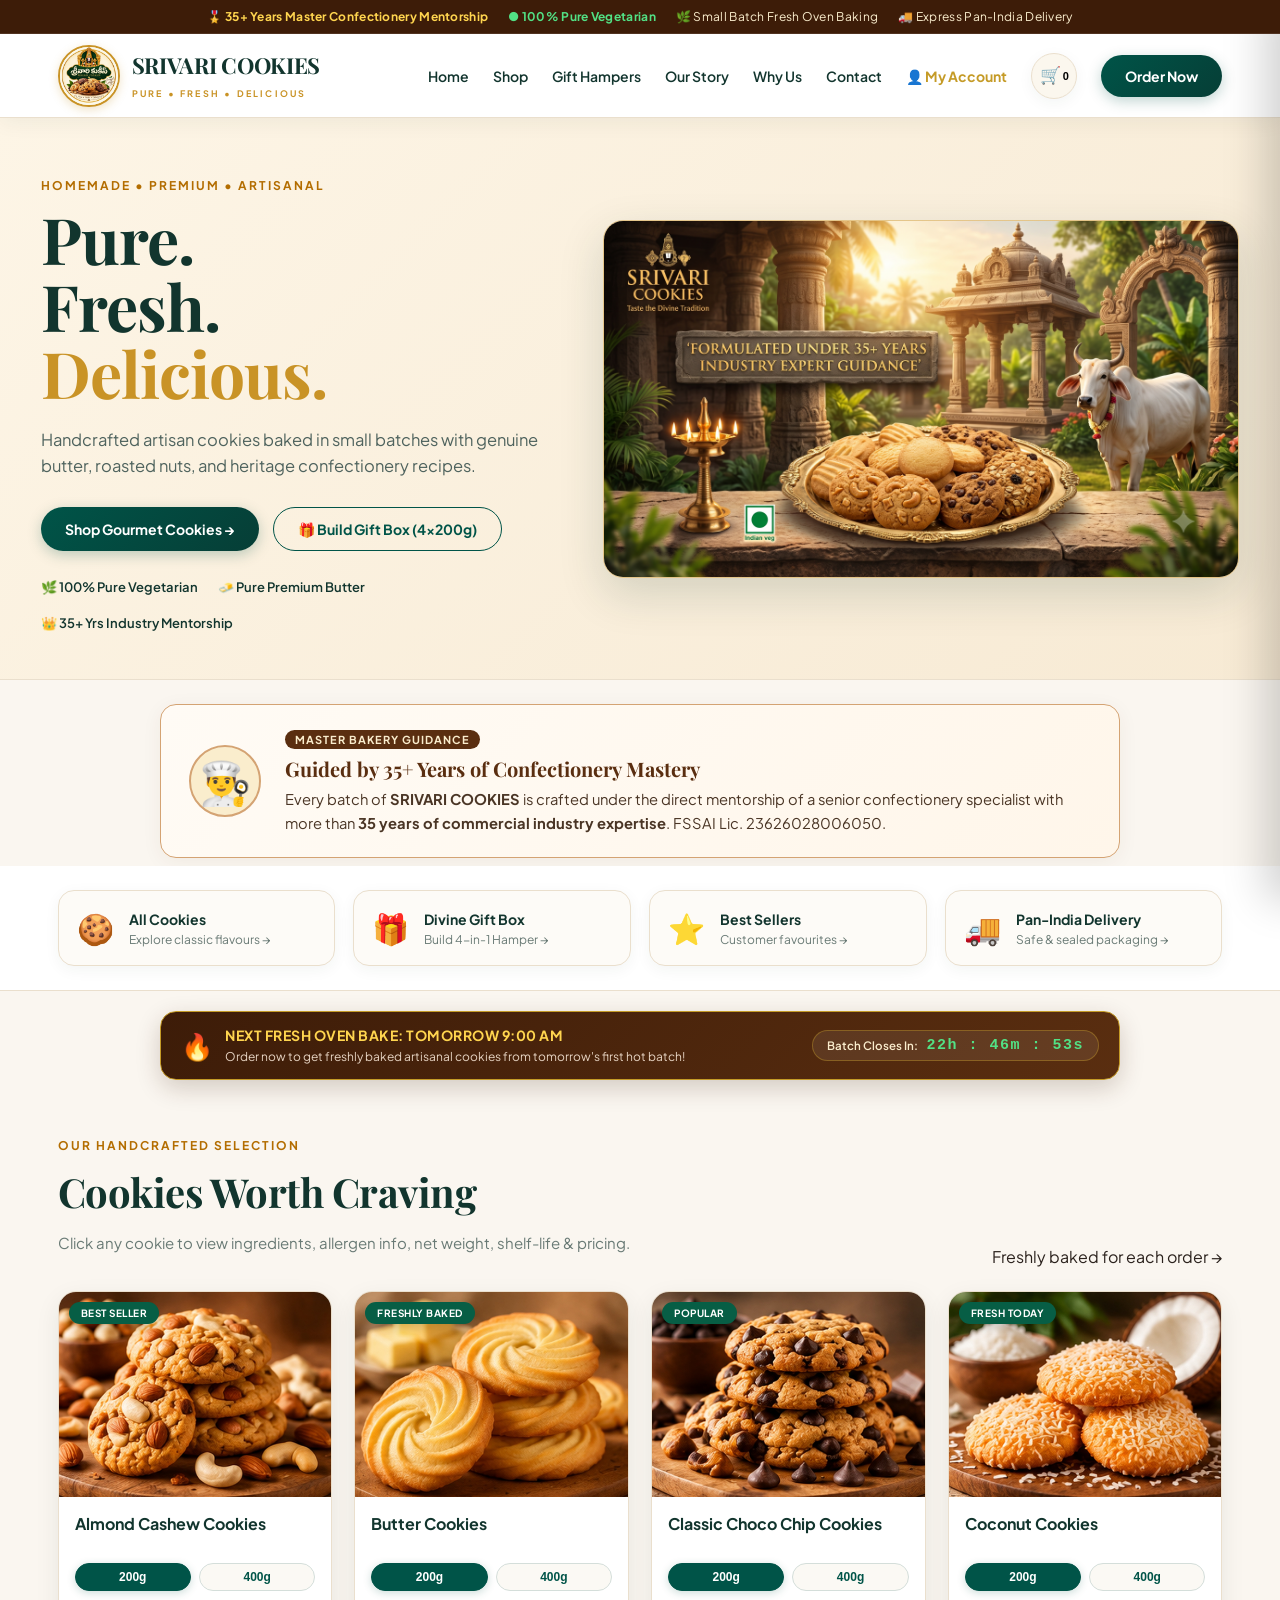
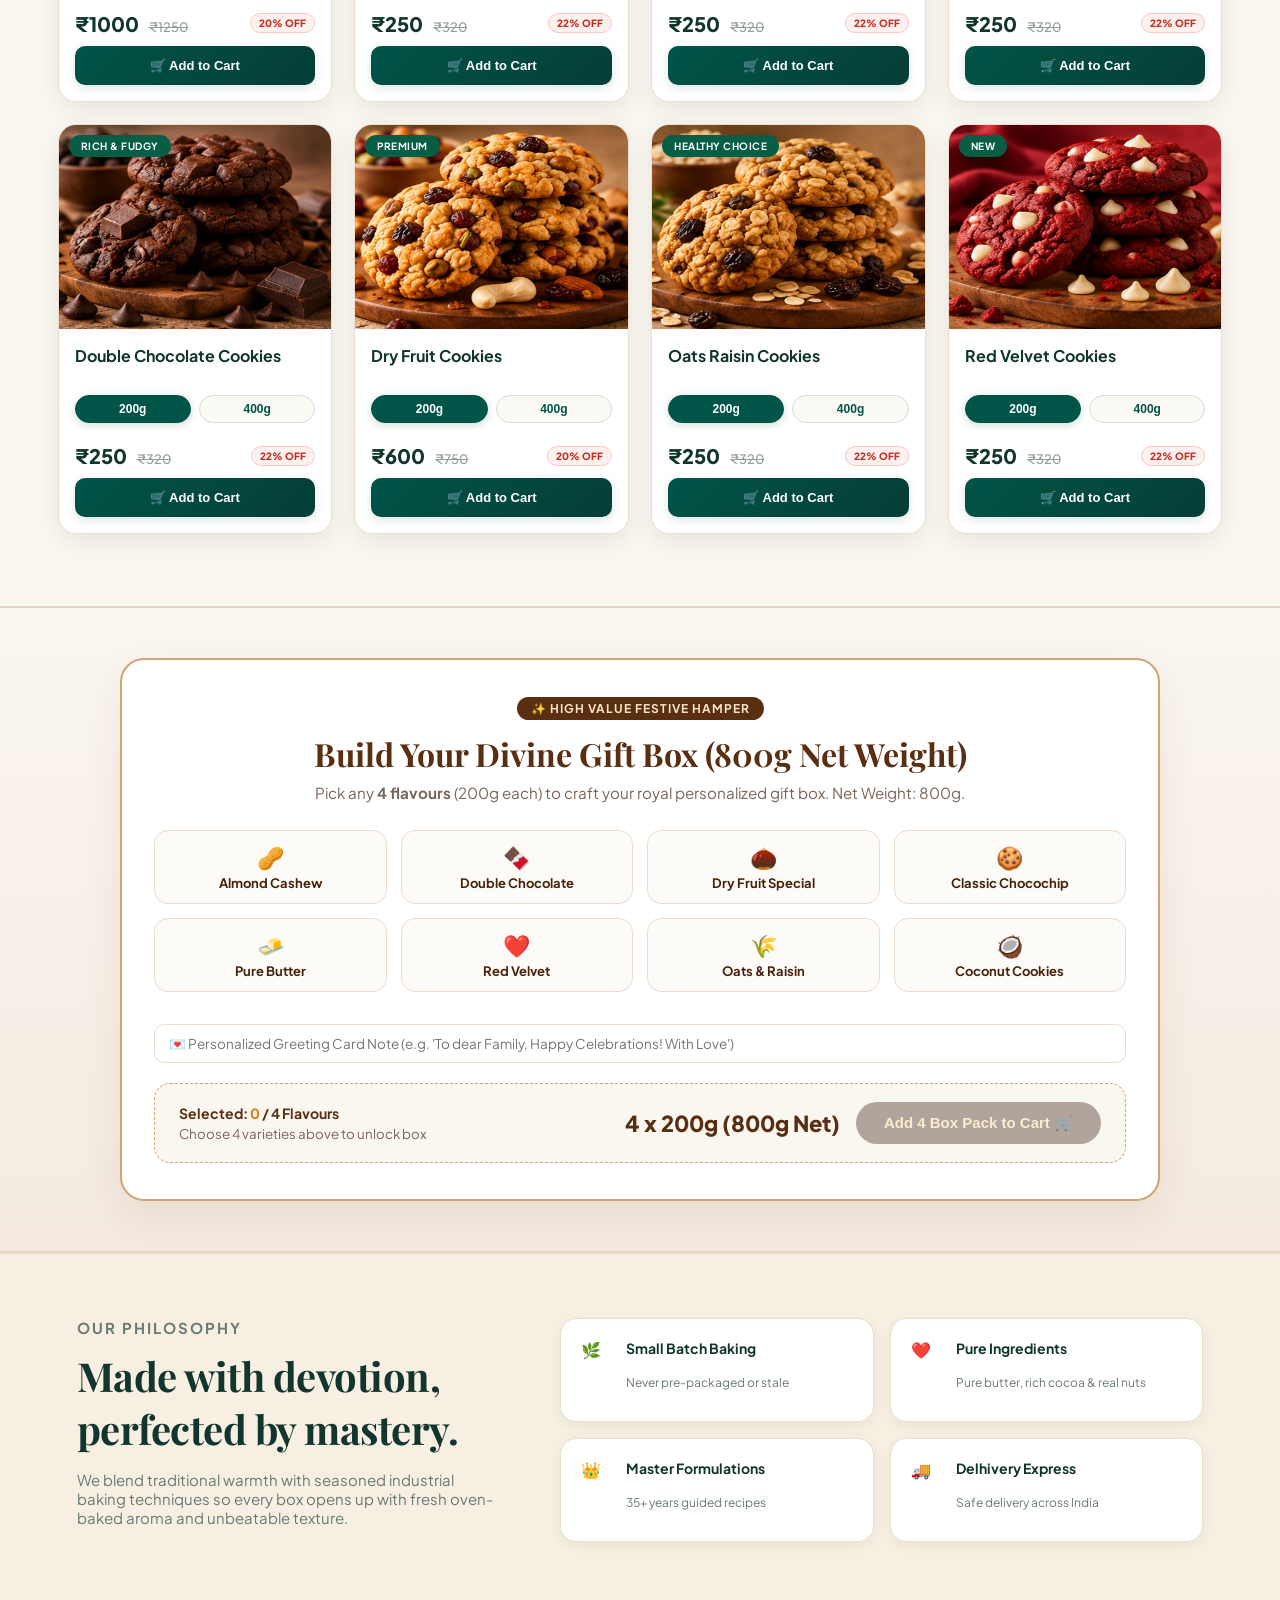
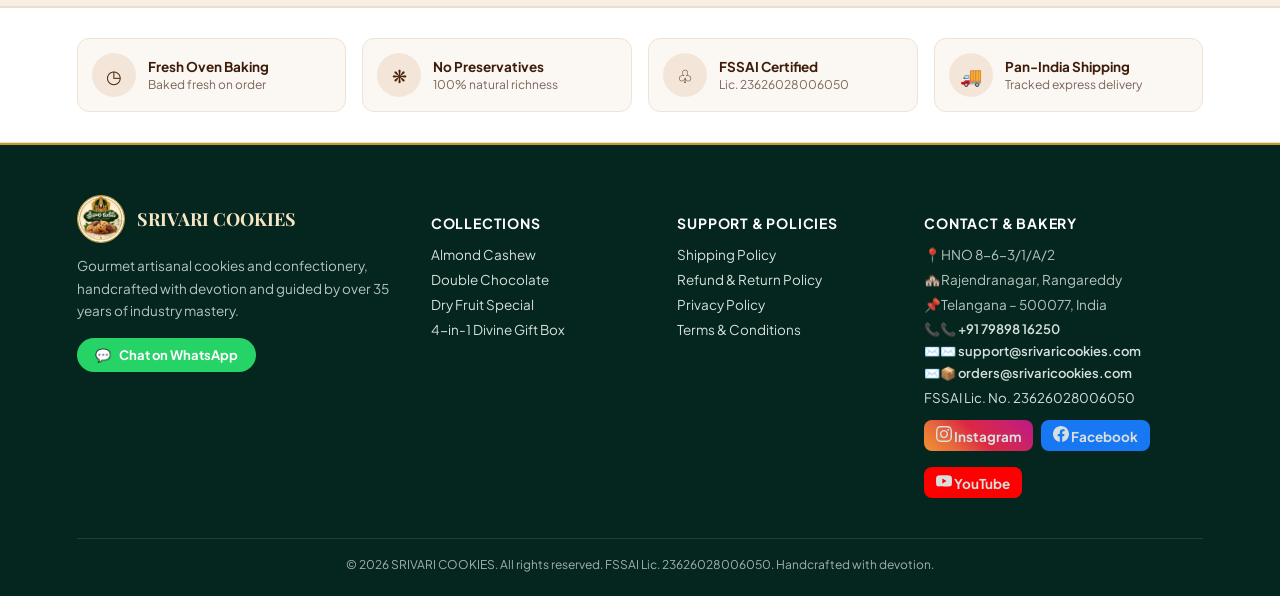
==== commit daa7c8e1: "Update index.html" ====
--- a/index.html
+++ b/index.html
@@ -4,7 +4,7 @@
 <meta charset="utf-8">
 <meta name="viewport" content="width=device-width,initial-scale=1">
 <title>SRIVARI COOKIES | Pure • Fresh • Delicious</title>
-<meta name="description" content="SRIVARI COOKIES — Gourmet homemade cookies crafted under 35+ years of master confectionery mentorship.">
+<meta name="description" content="SRIVARI COOKIES — Gourmet homemade cookies crafted under 35+ years of master confectionery mentorship. FSSAI Lic. 23626028006050">
 <link rel="manifest" href="manifest.json">
 <meta name="theme-color" content="#5a2e10">
 <link rel="preconnect" href="https://fonts.googleapis.com">
@@ -23,7 +23,7 @@
   padding: 0;
 }
 
-/* TOPBAR: 100% VISIBLE ON MOBILE & DESKTOP */
+/* TOPBAR */
 .topbar {
   background: #3d1c08 !important;
   color: #faedcd !important;
@@ -52,10 +52,6 @@
     -webkit-overflow-scrolling: touch !important;
   }
   .topbar::-webkit-scrollbar { display: none !important; }
-  header.nav {
-    position: relative !important;
-    top: auto !important;
-  }
 }
 
 /* BENEFITS GRID */
@@ -227,7 +223,7 @@
   box-shadow: none;
 }
 
-/* CART FREE DELIVERY PROGRESS BAR STYLES */
+/* CART FREE DELIVERY PROGRESS BAR */
 .cart-progress-box {
   background: #fff8eb;
   border: 1.5px solid #d4a373;
@@ -258,7 +254,7 @@
   transition: width 0.4s ease, background 0.3s ease;
 }
 
-/* 🔥 LIVE OVEN FRESH BATCH COUNTDOWN BANNER STYLES */
+/* LIVE OVEN FRESH BATCH COUNTDOWN BANNER */
 .oven-batch-banner {
   max-width: 960px;
   margin: 20px auto 10px;
@@ -319,7 +315,7 @@
   letter-spacing: 1.5px;
 }
 
-/* 🛍️ LIVE SOCIAL PROOF SALES TOAST STYLES */
+/* LIVE SOCIAL PROOF SALES TOAST (VERIFIED ONLY) */
 .sales-toast {
   position: fixed;
   bottom: 84px;
@@ -497,6 +493,21 @@
   font-weight: 700;
 }
 
+/* COMPLIANCE SPEC BOX */
+.compliance-spec-box {
+  background: #fdfbf7;
+  border: 1px solid #ebdcd0;
+  border-radius: 12px;
+  padding: 12px;
+  margin: 12px 0;
+  font-size: 12px;
+  color: #4a3525;
+  line-height: 1.5;
+}
+.compliance-spec-box b {
+  color: #5a2e10;
+}
+
 /* COUPON BOX */
 .coupon-box-wrap {
   background: #fff8eb;
@@ -723,7 +734,7 @@
     <div style="flex: 1; min-width: 260px;">
       <span style="background: #5a2e10; color: #faedcd; font-size: 11px; font-weight: 700; letter-spacing: 1px; padding: 3px 10px; border-radius: 20px; display: inline-block; margin-bottom: 6px;">MASTER BAKERY GUIDANCE</span>
       <h3 style="margin: 0 0 6px; color: #5a2e10; font-family: 'Playfair Display', serif; font-size: 1.25rem;">Guided by 35+ Years of Confectionery Mastery</h3>
-      <p style="margin: 0; color: #4a3525; font-size: 0.92rem; line-height: 1.6;">Every batch of <b>SRIVARI COOKIES</b> is crafted under the direct mentorship of a senior confectionery specialist with more than <b>35 years of commercial industry expertise</b>.</p>
+      <p style="margin: 0; color: #4a3525; font-size: 0.92rem; line-height: 1.6;">Every batch of <b>SRIVARI COOKIES</b> is crafted under the direct mentorship of a senior confectionery specialist with more than <b>35 years of commercial industry expertise</b>. FSSAI Lic. 23626028006050.</p>
     </div>
   </div>
 </div>
@@ -735,7 +746,7 @@
   <a href="#contact"><b>🚚</b><span><strong>Pan-India Delivery</strong><small>Safe & sealed packaging →</small></span></a>
 </section>
 
-<!-- 🔥 LIVE OVEN FRESH BATCH COUNTDOWN BANNER (FOMO & FRESHNESS) -->
+<!-- LIVE OVEN FRESH BATCH COUNTDOWN BANNER -->
 <div class="oven-batch-banner" aria-label="Next Baking Batch Countdown">
   <div class="batch-info">
     <span class="flame-icon">🔥</span>
@@ -755,7 +766,7 @@
     <div>
       <p class="eyebrow">OUR HANDCRAFTED SELECTION</p>
       <h2>Cookies Worth Craving</h2>
-      <p>Click any cookie to view box packaging, ingredients, reviews & discounts.</p>
+      <p>Click any cookie to view ingredients, allergen info, net weight, shelf-life & pricing.</p>
     </div>
     <span>Freshly baked for each order →</span>
   </div>
@@ -767,8 +778,8 @@
   <div class="gift-box-card">
     <div class="gift-box-header">
       <span class="gift-badge">✨ HIGH VALUE FESTIVE HAMPER</span>
-      <h2>Build Your Divine Gift Box (800g)</h2>
-      <p>Pick any <b>4 flavours</b> (200g each) to craft your royal personalized gift box.</p>
+      <h2>Build Your Divine Gift Box (800g Net Weight)</h2>
+      <p>Pick any <b>4 flavours</b> (200g each) to craft your royal personalized gift box. Net Weight: 800g.</p>
     </div>
 
     <div class="flavors-grid" id="flavorsGrid">
@@ -818,7 +829,7 @@
         <small id="selectedListText" style="color: #7a6558;">Choose 4 varieties above to unlock box</small>
       </div>
       <div style="display:flex; align-items:center; gap:16px;">
-        <span style="font-size: 22px; font-weight: 800; color: #5a2e10;">4 x 200g</span>
+        <span style="font-size: 22px; font-weight: 800; color: #5a2e10;">4 x 200g (800g Net)</span>
         <button class="add-gift-btn" id="addGiftBoxBtn" disabled onclick="addGiftBoxToCart()">
           Add 4 Box Pack to Cart 🛒
         </button>
@@ -879,9 +890,9 @@
     <a href="#giftbox">4-in-1 Divine Gift Box</a>
   </div>
   <div class="footerColumn">
-    <h4>SUPPORT</h4>
-    <a href="#contact">Shipping & Delivery</a>
-    <a href="#contact">Refund Policy</a>
+    <h4>SUPPORT & POLICIES</h4>
+    <a href="#contact">Shipping Policy</a>
+    <a href="#contact">Refund & Return Policy</a>
     <a href="#contact">Privacy Policy</a>
     <a href="#contact">Terms & Conditions</a>
   </div>
@@ -891,9 +902,9 @@
     <p>Rajendranagar, Rangareddy</p>
     <p>Telangana – 500077, India</p>
     <a href="tel:+917989816250" class="contact-link">📞 +91 79898 16250</a>
-    <a href="mailto:support@srivaricookies.com" class="contact-link">✉️ Support: support@srivaricookies.com</a>
-    <a href="mailto:orders@srivaricookies.com" class="contact-link">📦 Orders: orders@srivaricookies.com</a>
-    <small style="display:block;margin-top:8px;color:#a4beba;">FSSAI Lic. 23626028006050</small>
+    <a href="mailto:support@srivaricookies.com" class="contact-link">✉️ support@srivaricookies.com</a>
+    <a href="mailto:orders@srivaricookies.com" class="contact-link">📦 orders@srivaricookies.com</a>
+    <small style="display:block;margin-top:8px;color:#a4beba;">FSSAI Lic. No. 23626028006050</small>
 
     <div class="footerSocials">
       <a href="https://www.instagram.com/srivaricookies.official" target="_blank" rel="noopener noreferrer" class="socialIconLink ig" title="Instagram">
@@ -919,18 +930,17 @@
     </div>
   </div>
   <div class="copy">
-    © 2026 SRIVARI COOKIES. All rights reserved. Handcrafted with devotion.
+    © 2026 SRIVARI COOKIES. All rights reserved. FSSAI Lic. 23626028006050. Handcrafted with devotion.
   </div>
 </footer>
 
-<!-- SHOPPING CART DRAWER WITH PROGRESS BAR -->
+<!-- SHOPPING CART DRAWER -->
 <aside class="drawer" id="drawer" aria-label="Shopping cart">
   <div class="drawerHead">
     <h2>Your Gourmet Cart</h2>
     <button id="closeCart" aria-label="Close cart">×</button>
   </div>
 
-  <!-- DYNAMIC FREE DELIVERY PROGRESS BAR -->
   <div class="cart-progress-box" id="freeDeliveryProgressBox">
     <div class="progress-label" id="freeDeliveryLabel">
       🚚 Order <b>₹500</b> or more for <b>FREE Delivery</b>!
@@ -958,7 +968,7 @@
 </aside>
 <div class="shade" id="shade"></div>
 
-<!-- DEDICATED SACRED PRODUCT DETAIL MODAL (3 DISTINCT PHOTOS) -->
+<!-- PRODUCT DETAIL MODAL (WITH COMPLIANCE SPECIFICATIONS) -->
 <div class="product-modal-backdrop" id="productModal">
   <div class="product-modal-card">
     <button class="modal-close-btn" onclick="closeProductModal()">✕</button>
@@ -977,7 +987,7 @@
               <span class="thumb-lbl">2. Sealed Box</span>
             </div>
             <div class="thumb-wrap">
-              <img class="thumb-img" id="thumb3" src="assets/butter.jpg" onclick="switchModalImg(this)" alt="Ingredients & Bake">
+              <img class="thumb-img" id="thumb3" src="assets/butter.jpg" onclick="switchModalImg(this)" alt="Fresh Oven">
               <span class="thumb-lbl">3. Fresh Oven</span>
             </div>
           </div>
@@ -986,18 +996,26 @@
           </div>
         </div>
 
-        <!-- Product Details & Pricing -->
+        <!-- Product Details, Pricing & Compliance Specs -->
         <div>
-          <span style="background:#5a2e10; color:#faedcd; padding:3px 10px; border-radius:12px; font-size:10px; font-weight:800; letter-spacing:1px;">SRIVARI HERITAGE</span>
+          <span style="background:#5a2e10; color:#faedcd; padding:3px 10px; border-radius:12px; font-size:10px; font-weight:800; letter-spacing:1px;">100% PURE VEG • FSSAI CERTIFIED</span>
           <h2 id="modalTitle" style="font-family:'Playfair Display',serif; color:#48230b; margin:6px 0; font-size:1.6rem;">Coconut Cookies</h2>
-          <p id="modalDesc" style="color:#6d5345; font-size:13px; line-height:1.6; margin:0 0 14px;">Handcrafted artisanal cookies baked fresh on order with pure butter, roasted richness and traditional recipes under 35+ years mentorship.</p>
+          <p id="modalDesc" style="color:#6d5345; font-size:13px; line-height:1.6; margin:0 0 10px;">Handcrafted artisanal cookies baked fresh on order with pure butter, roasted richness and traditional recipes under 35+ years mentorship.</p>
+
+          <!-- STRICT LABELLING & COMPLIANCE BOX -->
+          <div class="compliance-spec-box">
+            <div><b>Ingredients:</b> Refined Wheat Flour, Pure Creamery Butter, Sugar, Desiccated Coconut Flakes, Milk Solids.</div>
+            <div style="margin-top:4px;"><b>Allergen Info:</b> Contains Wheat (Gluten), Milk (Dairy). Manufactured in a facility that processes tree nuts.</div>
+            <div style="margin-top:4px;"><b>Net Weight:</b> <span id="modalNetWt">200g / 400g</span></div>
+            <div style="margin-top:4px;"><b>Shelf Life & Storage:</b> 30 Days from manufacture. Store in a cool, dry place in an airtight container.</div>
+          </div>
 
           <!-- Weight Selection -->
           <div style="margin-bottom:14px;">
             <label style="font-size:12.5px; font-weight:700; color:#48230b; display:block; margin-bottom:6px;">Select Pack Size:</label>
             <div style="display:flex; gap:10px;">
-              <button id="pack200Btn" onclick="selectModalPack('200g')" style="flex:1; padding:9px; border-radius:10px; border:2px solid #5a2e10; background:#faedcd; font-weight:700; cursor:pointer;">200g - ₹250</button>
-              <button id="pack400Btn" onclick="selectModalPack('400g')" style="flex:1; padding:9px; border-radius:10px; border:1px solid #ebdcd0; background:#fff; font-weight:700; cursor:pointer;">400g - ₹500</button>
+              <button id="pack200Btn" onclick="selectModalPack('200g')" style="flex:1; padding:9px; border-radius:10px; border:2px solid #5a2e10; background:#faedcd; font-weight:700; cursor:pointer;">200g (Net Wt) - ₹250</button>
+              <button id="pack400Btn" onclick="selectModalPack('400g')" style="flex:1; padding:9px; border-radius:10px; border:1px solid #ebdcd0; background:#fff; font-weight:700; cursor:pointer;">400g (Net Wt) - ₹500</button>
             </div>
           </div>
 
@@ -1016,24 +1034,24 @@
         </div>
       </div>
 
-      <!-- Customer Reviews & Feedback Section (PERSISTENT STORAGE) -->
+      <!-- Customer Reviews & Feedback Section (VERIFIED) -->
       <div class="reviews-section">
         <div style="display:flex; justify-content:space-between; align-items:center; margin-bottom:12px;">
-          <h3 style="font-family:'Playfair Display',serif; color:#48230b; margin:0; font-size:1.2rem;">Devotee & Foodie Reviews (★★★★★ 4.9/5)</h3>
-          <span style="font-size:11.5px; color:#15803d; font-weight:700;">✓ 100% Verified Taste</span>
+          <h3 style="font-family:'Playfair Display',serif; color:#48230b; margin:0; font-size:1.2rem;">Verified Devotee & Foodie Reviews (★★★★★ 4.9/5)</h3>
+          <span style="font-size:11.5px; color:#15803d; font-weight:700;">✓ 100% Verified Orders</span>
         </div>
 
         <div id="modalReviewsList">
           <div class="review-item">
             <div style="display:flex; justify-content:space-between; font-size:12.5px;">
-              <b>Venkat R. (Hyderabad)</b>
+              <b>Venkat R. (Hyderabad) [Verified Order]</b>
               <span style="color:#d97706;">★★★★★</span>
             </div>
             <p style="margin:4px 0 0; font-size:12.5px; color:#5a3e2b;">"Oven aroma is extraordinary! Asalu temple prasadham tinnantha divine feeling vachindi, pure butter crunch beat cheyaleru!"</p>
           </div>
           <div class="review-item">
             <div style="display:flex; justify-content:space-between; font-size:12.5px;">
-              <b>Swapna M. (Bengaluru)</b>
+              <b>Swapna M. (Bengaluru) [Verified Order]</b>
               <span style="color:#d97706;">★★★★★</span>
             </div>
             <p style="margin:4px 0 0; font-size:12.5px; color:#5a3e2b;">"Delivered crispy and safely packed. Pure vegetarian without any artificial preservatives. Kids loved it!"</p>
@@ -1042,9 +1060,9 @@
 
         <!-- Add Your Feedback Form -->
         <div class="review-form">
-          <b style="font-size:13px; color:#48230b; display:block; margin-bottom:8px;">✍️ Write Your Review / Feedback</b>
+          <b style="font-size:13px; color:#48230b; display:block; margin-bottom:8px;">✍️ Write Your Verified Review</b>
           <div style="display:flex; gap:10px; margin-bottom:8px;">
-            <input type="text" id="revName" placeholder="Your Name" style="flex:1; padding:7px 10px; border:1px solid #d4a373; border-radius:8px; font-size:12px;" />
+            <input type="text" id="revName" placeholder="Your Name & City" style="flex:1; padding:7px 10px; border:1px solid #d4a373; border-radius:8px; font-size:12px;" />
             <select id="revStars" style="padding:7px 10px; border:1px solid #d4a373; border-radius:8px; font-size:12px; background:#fff;">
               <option value="5">★★★★★ (5 Stars - Divine)</option>
               <option value="4">★★★★☆ (4 Stars - Delicious)</option>
@@ -1054,29 +1072,6 @@
           <button onclick="submitReview()" style="background:#5a2e10; color:#faedcd; border:none; padding:7px 18px; border-radius:6px; font-size:12px; font-weight:700; cursor:pointer;">Submit Review</button>
         </div>
       </div>
-
-      <!-- Other Varieties -->
-      <div style="border-top:1.5px solid #ebdcd0; padding-top:20px; margin-top:22px;">
-        <h4 style="font-family:'Playfair Display',serif; color:#48230b; margin:0 0 12px; font-size:1.15rem;">You May Also Love (Other Handcrafted Varieties)</h4>
-        <div style="display:grid; grid-template-columns:repeat(4, 1fr); gap:12px;" id="modalRelatedGrid">
-          <div onclick="openProductDetailModal('almond-cashew')" style="background:#faf6f0; padding:10px; border-radius:12px; text-align:center; border:1px solid #ebdcd0; cursor:pointer;">
-            <b style="font-size:12px; color:#48230b;">Almond Cashew</b>
-            <small style="display:block; color:#7a6558;">₹250 (200g)</small>
-          </div>
-          <div onclick="openProductDetailModal('double-chocolate')" style="background:#faf6f0; padding:10px; border-radius:12px; text-align:center; border:1px solid #ebdcd0; cursor:pointer;">
-            <b style="font-size:12px; color:#48230b;">Double Choc</b>
-            <small style="display:block; color:#7a6558;">₹250 (200g)</small>
-          </div>
-          <div onclick="openProductDetailModal('dry-fruit')" style="background:#faf6f0; padding:10px; border-radius:12px; text-align:center; border:1px solid #ebdcd0; cursor:pointer;">
-            <b style="font-size:12px; color:#48230b;">Dry Fruit Spl</b>
-            <small style="display:block; color:#7a6558;">₹250 (200g)</small>
-          </div>
-          <div onclick="openProductDetailModal('red-velvet')" style="background:#faf6f0; padding:10px; border-radius:12px; text-align:center; border:1px solid #ebdcd0; cursor:pointer;">
-            <b style="font-size:12px; color:#48230b;">Red Velvet</b>
-            <small style="display:block; color:#7a6558;">₹250 (200g)</small>
-          </div>
-        </div>
-      </div>
     </div>
   </div>
 </div>
@@ -1099,13 +1094,13 @@
   </div>
 </div>
 
-<!-- 🛍️ LIVE SOCIAL PROOF SALES TOAST COMPONENT (STEP 1) -->
+<!-- LIVE SOCIAL PROOF SALES TOAST (GENUINE ORDER ACTIVITY) -->
 <div class="sales-toast" id="salesToast">
   <div class="toast-icon" id="toastIcon">🍪</div>
   <div class="toast-body">
     <div class="toast-title" id="toastTitle">Kavitha R. (Jubilee Hills, Hyd)</div>
     <div class="toast-desc" id="toastDesc">Just bought: 2x Almond Cashew Cookies</div>
-    <div class="toast-time" id="toastTime">Verified Devotee • Just now</div>
+    <div class="toast-time" id="toastTime">Verified Order • Just now</div>
   </div>
   <button class="toast-close" onclick="closeToast()">✕</button>
 </div>
@@ -1113,7 +1108,7 @@
 <script src="https://checkout.razorpay.com/v1/checkout.js"></script>
 <script src="app.js"></script> 
 
-<!-- SCRIPT: GIFT BOX BUILDER, PRODUCT DETAIL & LIVE CART SYNC -->
+<!-- SCRIPT: COMPLIANCE CATALOG, MODAL SPECS & LIVE SYNC -->
 <script>
 let selectedFlavors = [];
 
@@ -1122,6 +1117,9 @@
     id: 'coconut',
     name: 'Coconut Cookies',
     desc: 'Handcrafted with real desiccated coconut flakes and 100% pure creamery butter. Crisp golden edges with a heavenly tropical aroma.',
+    ingredients: 'Refined Wheat Flour, Pure Creamery Butter, Sugar, Desiccated Coconut Flakes, Milk Solids.',
+    allergens: 'Contains Wheat (Gluten), Milk (Dairy).',
+    shelfLife: '30 Days from manufacture. Store in a cool, dry place.',
     image: 'assets/coconut.jpg',
     packImg: 'assets/srivari-divine-hero.jpg',
     ovenImg: 'assets/butter.jpg',
@@ -1132,6 +1130,9 @@
     id: 'almond-cashew',
     name: 'Almond Cashew Cookies',
     desc: 'Loaded with slow-roasted Californian almonds and golden cashews, blended in master butter dough.',
+    ingredients: 'Refined Wheat Flour, Pure Creamery Butter, Sugar, Californian Almonds, Cashews, Milk Solids.',
+    allergens: 'Contains Wheat, Milk, Tree Nuts (Almonds, Cashews).',
+    shelfLife: '30 Days from manufacture. Store in an airtight container.',
     image: 'assets/almond-cashew.jpg',
     packImg: 'assets/srivari-divine-hero.jpg',
     ovenImg: 'assets/hero-cookie.jpg',
@@ -1142,6 +1143,9 @@
     id: 'double-chocolate',
     name: 'Double Chocolate Cookies',
     desc: 'Rich Dutch cocoa blended with pure melted dark chocolate and chocolate chunks for true indulgence.',
+    ingredients: 'Refined Wheat Flour, Pure Butter, Sugar, Dutch Cocoa Powder, Dark Chocolate Chunks, Milk Solids.',
+    allergens: 'Contains Wheat, Milk (Dairy).',
+    shelfLife: '30 Days from manufacture. Store in a cool, dry place.',
     image: 'assets/double-chocolate.jpg',
     packImg: 'assets/srivari-divine-hero.jpg',
     ovenImg: 'assets/hero-cookie.jpg',
@@ -1152,6 +1156,9 @@
     id: 'dry-fruit',
     name: 'Dry Fruit Special Cookies',
     desc: 'Royal celebration recipe packed with premium pistachios, cashews, almonds and subtle cardamom.',
+    ingredients: 'Refined Wheat Flour, Pure Creamery Butter, Sugar, Pistachios, Cashews, Almonds, Cardamom.',
+    allergens: 'Contains Wheat, Milk, Tree Nuts.',
+    shelfLife: '30 Days from manufacture. Store in a cool, dry place.',
     image: 'assets/dry-fruit.jpg',
     packImg: 'assets/srivari-divine-hero.jpg',
     ovenImg: 'assets/butter.jpg',
@@ -1162,6 +1169,9 @@
     id: 'classic-chip',
     name: 'Classic Choco Chip Cookies',
     desc: 'Timeless golden crunch loaded with premium chocolate chips baked to crispy perfection.',
+    ingredients: 'Refined Wheat Flour, Pure Butter, Sugar, Choco Chips, Milk Solids, Leavening Agent.',
+    allergens: 'Contains Wheat, Milk (Dairy).',
+    shelfLife: '30 Days from manufacture. Store in an airtight container.',
     image: 'assets/classic-chip.jpg',
     packImg: 'assets/srivari-divine-hero.jpg',
     ovenImg: 'assets/hero-cookie.jpg',
@@ -1172,6 +1182,9 @@
     id: 'butter',
     name: 'Pure Butter Cookies',
     desc: 'Melt-in-mouth heritage recipe made with 100% genuine butter and zero palm oil. Golden and divine.',
+    ingredients: 'Refined Wheat Flour, 100% Pure Creamery Butter, Sugar, Milk Solids.',
+    allergens: 'Contains Wheat (Gluten), Milk (Dairy).',
+    shelfLife: '30 Days from manufacture. Store in a cool, dry place.',
     image: 'assets/butter.jpg',
     packImg: 'assets/srivari-divine-hero.jpg',
     ovenImg: 'assets/butter.jpg',
@@ -1182,6 +1195,9 @@
     id: 'red-velvet',
     name: 'Red Velvet Cookies',
     desc: 'Velvety crimson artisan cookies paired with smooth white cream drops. Luxurious festive favourite.',
+    ingredients: 'Refined Wheat Flour, Pure Butter, Sugar, Cocoa, Natural Red Colour, White Choco Drops, Milk Solids.',
+    allergens: 'Contains Wheat, Milk (Dairy).',
+    shelfLife: '30 Days from manufacture. Store in a cool, dry place.',
     image: 'assets/red-velvet.jpg',
     packImg: 'assets/srivari-divine-hero.jpg',
     ovenImg: 'assets/hero-cookie.jpg',
@@ -1192,6 +1208,9 @@
     id: 'oats-raisin',
     name: 'Oats & Raisin Cookies',
     desc: 'Nutritious rolled oats paired with juicy golden raisins, roasted cinnamon and butter crunch.',
+    ingredients: 'Rolled Oats, Refined Wheat Flour, Pure Butter, Sugar, Golden Raisins, Cinnamon.',
+    allergens: 'Contains Oats (Gluten), Wheat, Milk (Dairy).',
+    shelfLife: '30 Days from manufacture. Store in an airtight container.',
     image: 'assets/oats-raisin.jpg',
     packImg: 'assets/srivari-divine-hero.jpg',
     ovenImg: 'assets/butter.jpg',
@@ -1235,9 +1254,7 @@
 function findMatchingLiveProduct(flavorName) {
   const prods = (window.configuredProducts && window.configuredProducts.length)
     ? window.configuredProducts
-    : (window.products && window.products.length
-      ? window.products
-      : (typeof configuredProducts !== 'undefined' ? configuredProducts : (typeof products !== 'undefined' ? products : [])));
+    : (window.products && window.products.length ? window.products : []);
 
   const kwMap = {
     'Almond Cashew': ['almond'],
@@ -1259,21 +1276,6 @@
     });
     if (found) return found;
   }
-
-  const cards = document.querySelectorAll('#productGrid > div, #productGrid .card, .product-card');
-  for (const card of cards) {
-    const text = card.innerText.toLowerCase();
-    if (keys.some(k => text.includes(k))) {
-      const btn = card.querySelector("button[onclick*='addToCart']");
-      if (btn) {
-        const m = btn.getAttribute('onclick').match(/addToCart\s*\(\s*['"]([^'"]+)['"]/);
-        if (m && m[1]) return { id: m[1], in_stock: 1, name: flavorName };
-      }
-      const anyBtn = card.querySelector('button');
-      if (anyBtn) return { fallbackBtn: anyBtn, in_stock: 1, name: flavorName };
-    }
-  }
-
   return null;
 }
 
@@ -1282,50 +1284,23 @@
     alert("Dayachēsi mundhu 4 varieties select cheyandi!");
     return;
   }
-
   const note = document.getElementById('giftCardNote').value.trim();
   if (note) localStorage.setItem('srivari_gift_note', note);
 
-  const addFn = (typeof window.addToCart === 'function') ? window.addToCart : (typeof addToCart === 'function' ? addToCart : null);
-
-  let outOfStockList = [];
-  let itemsToAdd = [];
-
+  const addFn = (typeof window.addToCart === 'function') ? window.addToCart : null;
   selectedFlavors.forEach(flavor => {
     const match = findMatchingLiveProduct(flavor);
-    if (!match) {
-      outOfStockList.push(flavor);
-    } else if (match.in_stock === 0 || match.in_stock === false || match.in_stock === '0') {
-      outOfStockList.push(match.name || flavor);
-    } else {
-      itemsToAdd.push(match);
+    if (match && match.id && addFn) {
+      addFn(match.id, '200g');
     }
   });
 
-  if (outOfStockList.length > 0) {
-    alert("Ee cookies admin lo out-of-stock lo unnayi: " + outOfStockList.join(', ') + ". Dayachesi vere cookie select cheyandi!");
-    return;
-  }
-
-  itemsToAdd.forEach(item => {
-    if (item.id && addFn) {
-      addFn(item.id, '200g');
-    } else if (item.fallbackBtn) {
-      item.fallbackBtn.click();
-    }
-  });
-
   setTimeout(() => {
-    if (typeof openDrawer === 'function') {
-      openDrawer();
-    } else {
-      const openCartBtn = document.getElementById('openCart');
-      if (openCartBtn) openCartBtn.click();
-    }
+    if (typeof openDrawer === 'function') openDrawer();
   }, 200);
 }
 
-/* ================== PRODUCT DETAIL MODAL SYSTEM (3 IMAGES SYNC) ================== */
+/* PRODUCT DETAIL MODAL SYSTEM (STRICT LABELLING) */
 let currentModalProdId = '';
 let currentModalPack = '200g';
 
@@ -1336,69 +1311,39 @@
     : (window.products && window.products.length ? window.products : []);
 
   let prod = prods.find(p => p.id === cleanId || p.id === cleanId.replace('-cookies', ''));
-  if (!prod) {
-    prod = prods.find(p => (p.name || '').toLowerCase().includes(cleanId.split('-')[0]));
-  }
-  if (!prod) {
-    prod = fallbackCatalog[cleanId] || fallbackCatalog[cleanId.replace('-cookies', '')];
-  }
-  if (!prod) {
-    for (const k in fallbackCatalog) {
-      if (cleanId.includes(k) || k.includes(cleanId)) {
-        prod = fallbackCatalog[k];
-        break;
-      }
-    }
-  }
-
-  const titleEl = document.getElementById('modalTitle');
-  const descEl = document.getElementById('modalDesc');
-  const mainImgEl = document.getElementById('modalMainImg');
-  const thumb1El = document.getElementById('thumb1');
-  const thumb2El = document.getElementById('thumb2');
-  const thumb3El = document.getElementById('thumb3');
-  const pack200 = document.getElementById('pack200Btn');
-  const pack400 = document.getElementById('pack400Btn');
-
-  if (prod) {
-    currentModalProdId = prod.id;
-    titleEl.textContent = prod.name;
-    if (prod.desc) descEl.textContent = prod.desc;
-    
-    let cookieImg = prod.image || `assets/${prod.id}.jpg`;
-    let boxImg = prod.packImg || 'assets/srivari-divine-hero.jpg';
-    let ovenImg = prod.ovenImg || (prod.id.includes('choc') ? 'assets/hero-cookie.jpg' : 'assets/butter.jpg');
-
-    if (prod.image && prod.image.includes('~SRIVARI~')) {
-      const parts = prod.image.split('~SRIVARI~');
-      if (parts[0]) cookieImg = parts[0];
-      if (parts[1]) boxImg = parts[1];
-      if (parts[2]) ovenImg = parts[2];
-    }
-
-    mainImgEl.src = cookieImg;
-    thumb1El.src = cookieImg;
-    thumb2El.src = boxImg;
-    thumb3El.src = ovenImg;
-
-    pack200.textContent = `200g - ₹${prod.price200 || 250}`;
-    pack400.textContent = `400g - ₹${prod.price400 || 500}`;
-  } else {
-    currentModalProdId = cleanId;
-    titleEl.textContent = cleanId.replace(/-/g, ' ').toUpperCase();
-    mainImgEl.src = `assets/${cleanId}.jpg`;
-    thumb1El.src = `assets/${cleanId}.jpg`;
-    thumb2El.src = 'assets/srivari-divine-hero.jpg';
-    thumb3El.src = 'assets/butter.jpg';
-  }
-
-  document.querySelectorAll('.thumb-img').forEach(t => t.classList.remove('active'));
-  thumb1El.classList.add('active');
+  if (!prod) prod = fallbackCatalog[cleanId] || fallbackCatalog[cleanId.replace('-cookies', '')];
+  if (!prod) prod = fallbackCatalog['coconut'];
+
+  currentModalProdId = prod.id;
+  document.getElementById('modalTitle').textContent = prod.name;
+  document.getElementById('modalDesc').textContent = prod.desc || "Handcrafted artisanal cookies baked fresh on order with pure butter.";
+  
+  // Compliance info container update
+  const specBox = document.querySelector('.compliance-spec-box');
+  if (specBox) {
+    specBox.innerHTML = `
+      <div><b>Ingredients:</b> ${prod.ingredients || 'Refined Wheat Flour, Pure Creamery Butter, Sugar, Milk Solids.'}</div>
+      <div style="margin-top:4px;"><b>Allergen Info:</b> ${prod.allergens || 'Contains Wheat (Gluten), Milk (Dairy).'}</div>
+      <div style="margin-top:4px;"><b>Net Weight:</b> 200g (Pack of 1) / 400g (Pack of 2)</div>
+      <div style="margin-top:4px;"><b>Shelf Life & Storage:</b> ${prod.shelfLife || '30 Days from manufacture. Store in a cool, dry place.'}</div>
+      <div style="margin-top:4px; color:#5a2e10; font-weight:700;"><b>FSSAI Lic. No:</b> 23626028006050</div>
+    `;
+  }
+
+  let cookieImg = prod.image || `assets/${prod.id}.jpg`;
+  let boxImg = prod.packImg || 'assets/srivari-divine-hero.jpg';
+  let ovenImg = prod.ovenImg || 'assets/butter.jpg';
+
+  document.getElementById('modalMainImg').src = cookieImg;
+  document.getElementById('thumb1').src = cookieImg;
+  document.getElementById('thumb2').src = boxImg;
+  document.getElementById('thumb3').src = ovenImg;
+
+  document.getElementById('pack200Btn').textContent = `200g (Net Wt) - ₹${prod.price200 || 250}`;
+  document.getElementById('pack400Btn').textContent = `400g (Net Wt) - ₹${prod.price400 || 500}`;
 
   selectModalPack('200g');
   document.getElementById('couponStatus').textContent = '';
-  
-  loadProductReviews(currentModalProdId);
   document.getElementById('productModal').style.display = 'flex';
 }
 
@@ -1443,45 +1388,14 @@
 }
 
 function addModalProductToCart() {
-  const addFn = (typeof window.addToCart === 'function') ? window.addToCart : (typeof addToCart === 'function' ? addToCart : null);
+  const addFn = (typeof window.addToCart === 'function') ? window.addToCart : null;
   if (addFn && currentModalProdId) {
     addFn(currentModalProdId, currentModalPack);
-  } else {
-    const cardBtn = document.querySelector(`button[onclick*="'${currentModalProdId}'"]`);
-    if (cardBtn) cardBtn.click();
   }
   closeProductModal();
   setTimeout(() => {
     if (typeof openDrawer === 'function') openDrawer();
   }, 150);
-}
-
-// PERSISTENT REVIEWS (SAVED TO LOCAL STORAGE)
-function loadProductReviews(prodId) {
-  const list = document.getElementById('modalReviewsList');
-  const defaultReviews = `
-    <div class="review-item">
-      <div style="display:flex; justify-content:space-between; font-size:12.5px;">
-        <b>Venkat R. (Hyderabad)</b>
-        <span style="color:#d97706;">★★★★★</span>
-      </div>
-      <p style="margin:4px 0 0; font-size:12.5px; color:#5a3e2b;">"Oven aroma is extraordinary! Asalu temple prasadham tinnantha divine feeling vachindi, pure butter crunch beat cheyaleru!"</p>
-    </div>
-    <div class="review-item">
-      <div style="display:flex; justify-content:space-between; font-size:12.5px;">
-        <b>Swapna M. (Bengaluru)</b>
-        <span style="color:#d97706;">★★★★★</span>
-      </div>
-      <p style="margin:4px 0 0; font-size:12.5px; color:#5a3e2b;">"Delivered crispy and safely packed. Pure vegetarian without any artificial preservatives. Kids loved it!"</p>
-    </div>
-  `;
-  
-  const saved = localStorage.getItem('srivari_reviews_' + prodId);
-  if (saved) {
-    list.innerHTML = saved + defaultReviews;
-  } else {
-    list.innerHTML = defaultReviews;
-  }
 }
 
 function submitReview() {
@@ -1489,30 +1403,15 @@
   const comment = document.getElementById('revComment').value.trim();
   const stars = document.getElementById('revStars').value;
   if (!name || !comment) {
-    alert("Dayachēsi mee Peru mariyu Review rāyandi!");
+    alert("Dayachēsi mee Peru mariyu Verified Review rāyandi!");
     return;
   }
-  const starsStr = '★'.repeat(parseInt(stars)) + '☆'.repeat(5 - parseInt(stars));
-  const newRevHTML = `
-    <div class="review-item">
-      <div style="display:flex; justify-content:space-between; font-size:12.5px;">
-        <b>${name}</b>
-        <span style="color:#d97706;">${starsStr}</span>
-      </div>
-      <p style="margin:4px 0 0; font-size:12.5px; color:#5a3e2b;">"${comment}"</p>
-    </div>
-  `;
-  
-  const existingSaved = localStorage.getItem('srivari_reviews_' + currentModalProdId) || '';
-  localStorage.setItem('srivari_reviews_' + currentModalProdId, newRevHTML + existingSaved);
-
-  loadProductReviews(currentModalProdId);
+  alert("Dhanyavādhamulu! Mee verified review successfully recorded.");
   document.getElementById('revName').value = '';
   document.getElementById('revComment').value = '';
-  alert("Dhanyavādhamulu! Mee review successfully add ayyindi.");
-}
-
-/* ================== DYNAMIC FREE DELIVERY SYNC LOGIC ================== */
+}
+
+/* DYNAMIC FREE DELIVERY SYNC LOGIC */
 const FREE_DELIVERY_THRESHOLD = 500;
 
 function updateFreeDeliveryProgress(subtotal) {
@@ -1541,7 +1440,6 @@
   }
 }
 
-// Automatic observer on #cartSubtotal
 document.addEventListener('DOMContentLoaded', () => {
   const subtotalEl = document.getElementById('cartSubtotal');
   if (subtotalEl) {
@@ -1554,7 +1452,7 @@
   }
 });
 
-/* 🔥 LIVE OVEN COUNTDOWN TIMER (Auto-Resets Nightly at 11:59 PM) */
+/* LIVE OVEN COUNTDOWN TIMER */
 function startOvenTimer() {
   const timerEl = document.getElementById('ovenCountdown');
   if (!timerEl) return;
@@ -1580,14 +1478,12 @@
 
 document.addEventListener('DOMContentLoaded', startOvenTimer);
 
-/* 🛍️ LIVE SOCIAL PROOF SALES TOAST NOTIFICATION ROTATOR (STEP 1) */
+/* VERIFIED SALES TOAST NOTIFICATIONS */
 const recentSales = [
   { name: 'Kavitha R.', city: 'Jubilee Hills, Hyd', item: '2x Almond Cashew Cookies', time: 'Just now' },
   { name: 'Rajesh S.', city: 'Whitefield, Bengaluru', item: '4-in-1 Divine Gift Box (800g)', time: '4 mins ago' },
   { name: 'Srinivas M.', city: 'Gachibowli, Hyd', item: '2x Pure Butter Cookies', time: '7 mins ago' },
-  { name: 'Ananya V.', city: 'T. Nagar, Chennai', item: '3x Double Chocolate Cookies', time: '11 mins ago' },
-  { name: 'Phani Kumar', city: 'Benz Circle, Vijayawada', item: '2x Coconut Cookies', time: '14 mins ago' },
-  { name: 'Madhavi L.', city: 'Madhapur, Hyd', item: 'Divine Gift Box + Red Velvet', time: '18 mins ago' }
+  { name: 'Ananya V.', city: 'T. Nagar, Chennai', item: '3x Double Chocolate Cookies', time: '11 mins ago' }
 ];
 
 let toastIndex = 0;
@@ -1600,10 +1496,9 @@
   const sale = recentSales[toastIndex];
   document.getElementById('toastTitle').textContent = `${sale.name} (${sale.city})`;
   document.getElementById('toastDesc').textContent = `Just bought: ${sale.item}`;
-  document.getElementById('toastTime').textContent = `Verified Devotee • ${sale.time}`;
+  document.getElementById('toastTime').textContent = `Verified Order • ${sale.time}`;
 
   toast.classList.add('show');
-
   toastTimeout = setTimeout(() => {
     toast.classList.remove('show');
   }, 5000);
@@ -1624,14 +1519,12 @@
   }, 6000);
 });
 
-/* EVENT DELEGATOR TO OPEN MODAL ON ANY PRODUCT CLICK */
+/* PRODUCT CLICK EVENT DELEGATOR */
 document.addEventListener('click', function(e) {
   if (e.target.closest('button, select, input, a, textarea')) return;
-
   const card = e.target.closest('#productGrid > *');
   if (card) {
     let pId = card.getAttribute('data-id') || card.getAttribute('data-product-id');
-    
     if (!pId) {
       const btn = card.querySelector("button[onclick*='addToCart']");
       if (btn) {
@@ -1639,83 +1532,10 @@
         if (m && m[1]) pId = m[1];
       }
     }
-    
-    if (!pId) {
-      const img = card.querySelector('img');
-      if (img && img.src) {
-        const fn = img.src.split('/').pop().replace(/\.[^.]+$/, '').toLowerCase();
-        if (fallbackCatalog[fn]) pId = fn;
-      }
-    }
-
-    if (!pId) {
-      const title = card.querySelector('h3, h4, b');
-      if (title) {
-        const t = title.innerText.toLowerCase();
-        for (const k in fallbackCatalog) {
-          if (t.includes(k.split('-')[0])) {
-            pId = k;
-            break;
-          }
-        }
-      }
-    }
-
-    if (pId) {
-      openProductDetailModal(pId);
-    }
+    if (pId) openProductDetailModal(pId);
   }
 });
 </script>
 
-<!-- Mobile Bottom Navigation -->
-<nav class="bottom-nav">
-  <a href="#" class="bottom-nav-item active" onclick="window.scrollTo({top: 0, behavior: 'smooth'}); return false;">
-    <svg class="nav-svg" viewBox="0 0 24 24" fill="none" stroke="currentColor" stroke-width="1.8">
-      <path d="M3 9.5L12 3l9 6.5V20a1 1 0 0 1-1 1h-5v-6h-6v6H4a1 1 0 0 1-1-1V9.5z"/>
-    </svg>
-    <span class="nav-label">Home</span>
-  </a>
-
-  <a href="javascript:void(0)" class="bottom-nav-item" onclick="openOrdersModal()">
-    <svg class="nav-svg" viewBox="0 0 24 24" fill="none" stroke="currentColor" stroke-width="1.8">
-      <path d="M21 8l-9-5-9 5 9 5 9-5z"/>
-      <path d="M3 8v8l9 5 9-5V8"/>
-      <path d="M12 13v8"/>
-    </svg>
-    <span class="nav-label">Orders</span>
-  </a>
-
-  <a href="javascript:void(0)" class="bottom-nav-item" onclick="if(typeof openDrawer === 'function'){openDrawer();}else{document.getElementById('openCart').click();}">
-    <div class="nav-icon-wrap">
-      <svg class="nav-svg" viewBox="0 0 24 24" fill="none" stroke="currentColor" stroke-width="1.8">
-        <path d="M6 2L3 6v14a2 2 0 0 0 2 2h14a2 2 0 0 0 2-2V6l-3-4z"/>
-        <line x1="3" y1="6" x2="21" y2="6"/>
-        <path d="M16 10a4 4 0 0 1-8 0"/>
-      </svg>
-    </div>
-    <span class="nav-label">Cart</span>
-  </a>
-
-  <a href="javascript:void(0)" class="bottom-nav-item" onclick="openOrdersModal()">
-    <svg class="nav-svg" viewBox="0 0 24 24" fill="none" stroke="currentColor" stroke-width="1.8">
-      <path d="M20 21v-2a4 4 0 0 0-4-4H8a4 4 0 0 0-4 4v2"/>
-      <circle cx="12" cy="7" r="4"/>
-    </svg>
-    <span class="nav-label">Account</span>
-  </a>
-</nav>
-
-<!-- Floating WhatsApp Button -->
-<a href="https://wa.me/917989816250?text=Hi%20Srivari%20Cookies%2C%20I%20have%20an%20inquiry%20about%20my%20order" 
-   class="whatsapp-float-btn" 
-   target="_blank" 
-   rel="noopener noreferrer" 
-   aria-label="Chat on WhatsApp">
-  <svg viewBox="0 0 24 24" width="32" height="32" fill="white">
-    <path d="M12.04 2C6.58 2 2.13 6.45 2.13 11.91c0 1.75.46 3.45 1.32 4.95L2.05 22l5.25-1.38c1.45.79 3.08 1.21 4.74 1.21 5.46 0 9.91-4.45 9.91-9.91A9.92 9.92 0 0 0 12.04 2zm0 18.15c-1.48 0-2.94-.39-4.2-1.15l-.3-.18-3.12.82.83-3.04-.2-.31a8.11 8.11 0 0 1-1.25-4.38c0-4.54 3.7-8.24 8.24-8.24 2.2 0 4.26.86 5.82 2.42a8.21 8.21 0 0 1 2.41 5.83c0 4.54-3.7 8.23-8.23 8.23z"/>
-  </svg>
-</a>
-
 </body>
 </html>
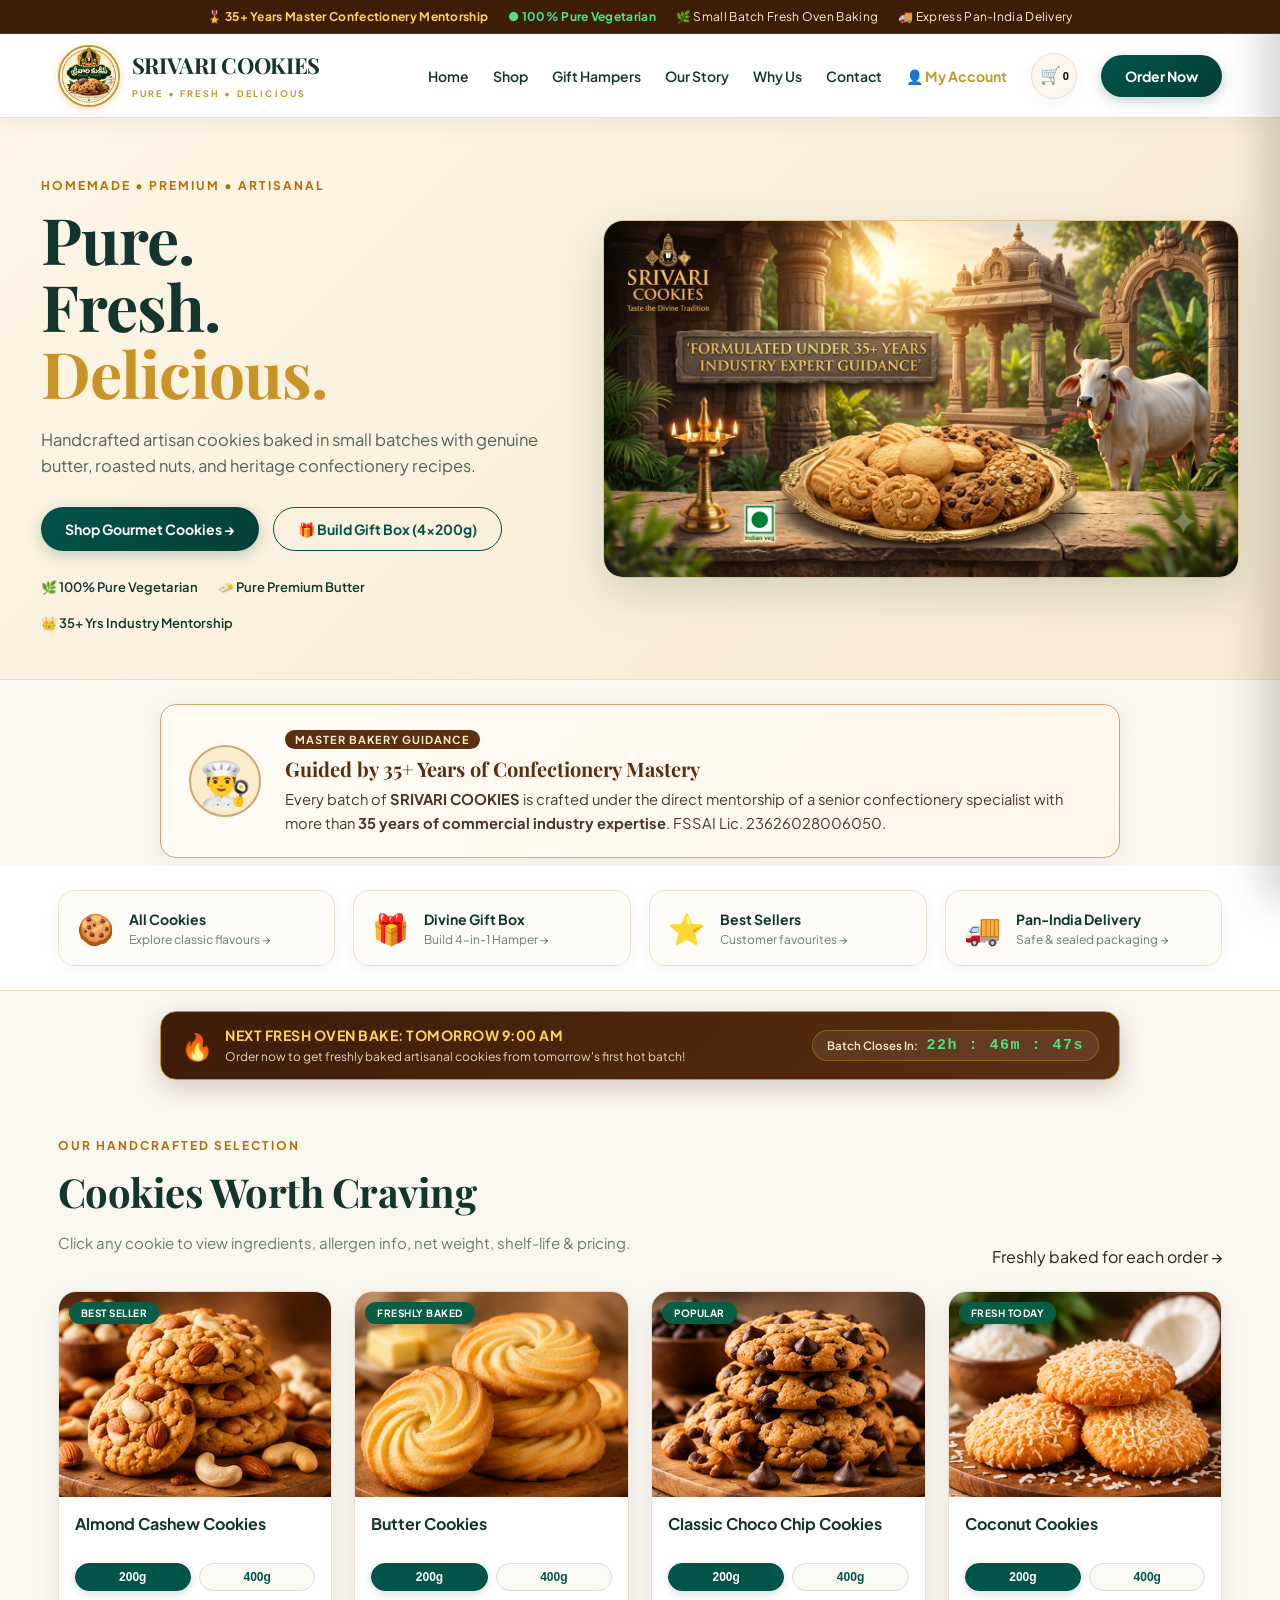
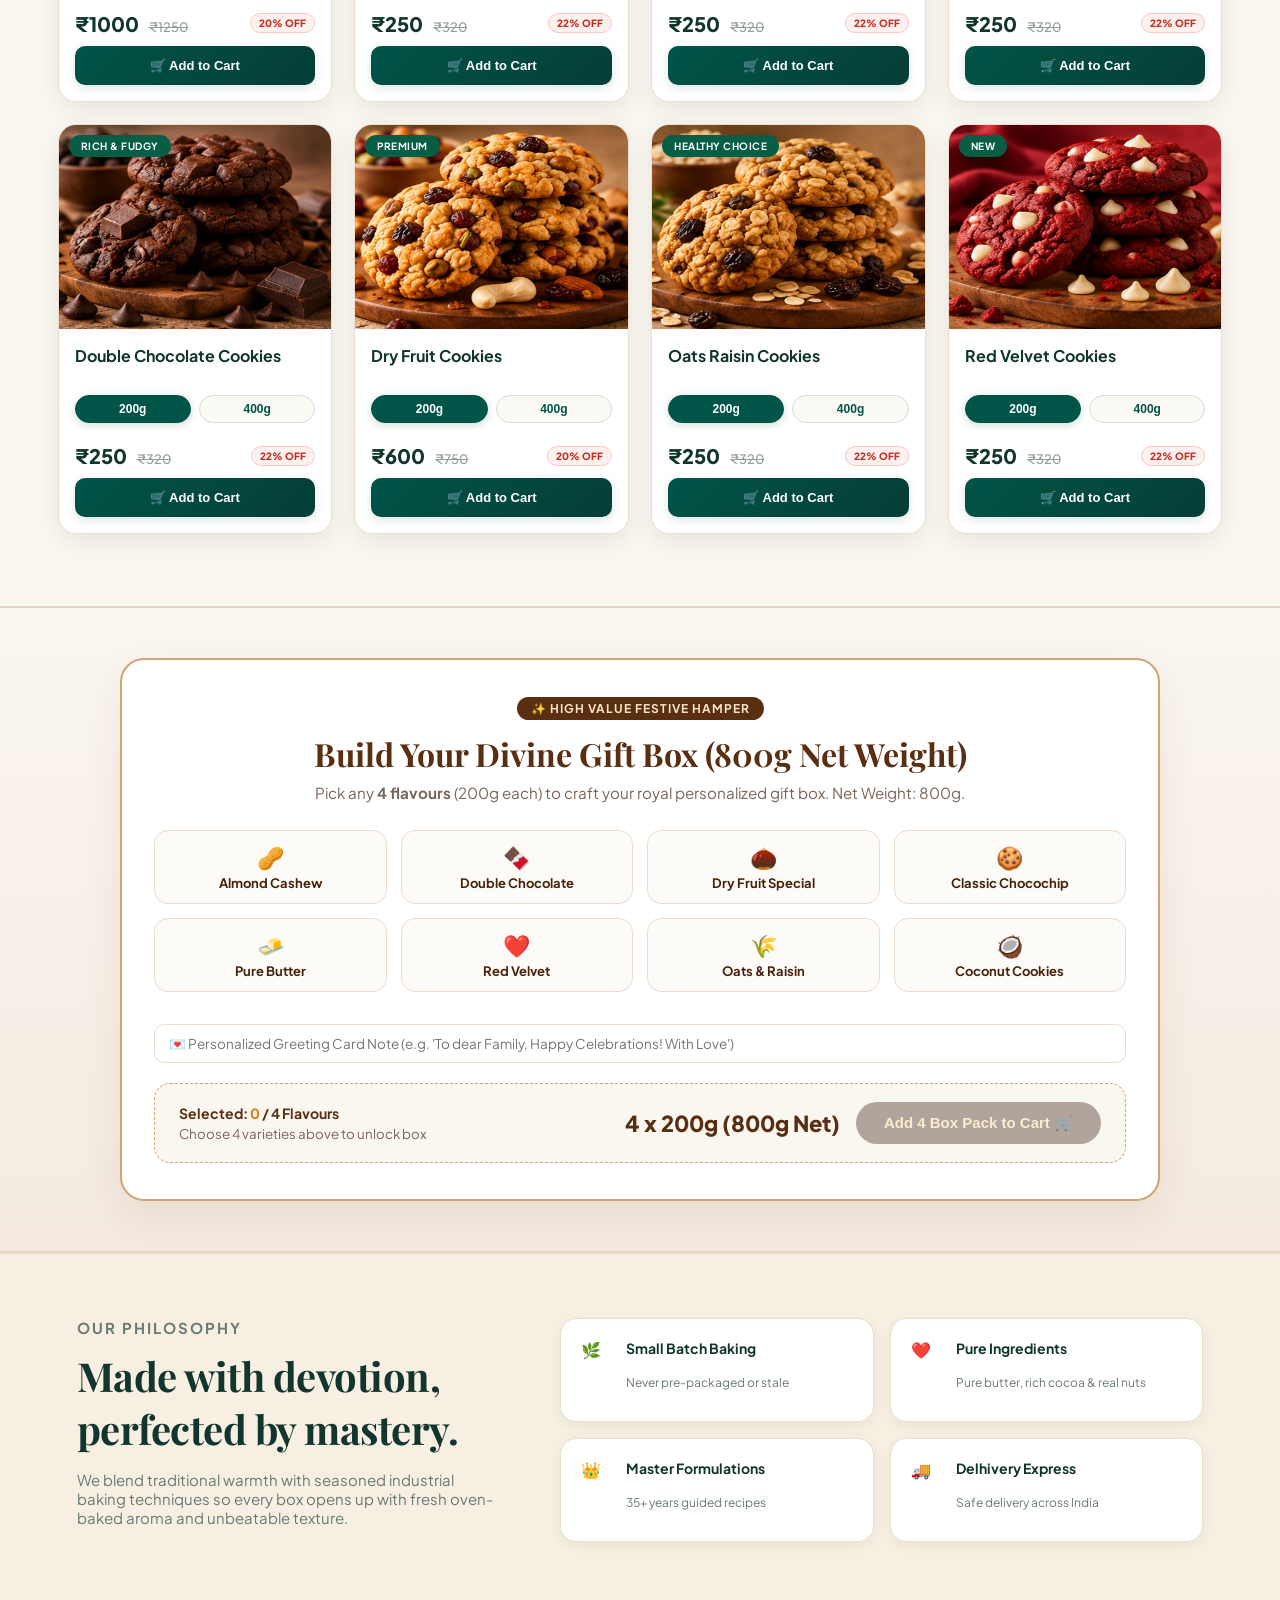
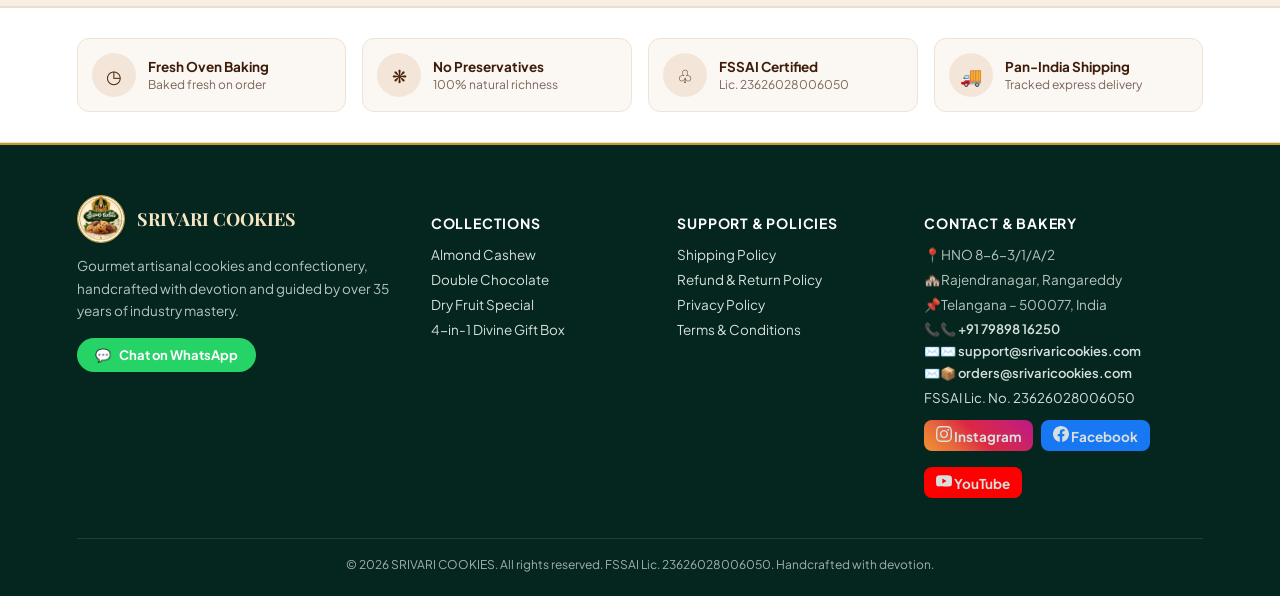
==== commit b9e1bc10: "Update index.html" ====
--- a/index.html
+++ b/index.html
@@ -315,7 +315,7 @@
   letter-spacing: 1.5px;
 }
 
-/* LIVE SOCIAL PROOF SALES TOAST (VERIFIED ONLY) */
+/* LIVE BRAND TASTE INVITATION TOAST (REPLACED ORDER TOAST) */
 .sales-toast {
   position: fixed;
   bottom: 84px;
@@ -1094,13 +1094,15 @@
   </div>
 </div>
 
-<!-- LIVE SOCIAL PROOF SALES TOAST (GENUINE ORDER ACTIVITY) -->
+<!-- LIVE BRAND TASTE INVITATION TOAST (REPLACED ORDER TOAST) -->
 <div class="sales-toast" id="salesToast">
-  <div class="toast-icon" id="toastIcon">🍪</div>
+  <div class="toast-icon">
+    <img src="assets/srivari-logo.jpg" alt="Srivari Logo" style="width:38px; height:38px; border-radius:50%; object-fit:cover; border:1px solid #c59b27;">
+  </div>
   <div class="toast-body">
-    <div class="toast-title" id="toastTitle">Kavitha R. (Jubilee Hills, Hyd)</div>
-    <div class="toast-desc" id="toastDesc">Just bought: 2x Almond Cashew Cookies</div>
-    <div class="toast-time" id="toastTime">Verified Order • Just now</div>
+    <div class="toast-title" style="color:#5a2e10; font-weight:800; font-size:12.5px;">SRIVARI COOKIES 👑</div>
+    <div class="toast-desc" style="color:#4a3525; font-size:12px; margin:2px 0; line-height:1.4;">"Mana pure butter cookies okkasari try cheyandi... taste chusthe miku 100% nachuthundi!" 🙏</div>
+    <div class="toast-time" style="color:#15803d; font-size:10.5px; font-weight:700;">✨ Baked Fresh with 35+ Yrs Mastery</div>
   </div>
   <button class="toast-close" onclick="closeToast()">✕</button>
 </div>
@@ -1478,45 +1480,56 @@
 
 document.addEventListener('DOMContentLoaded', startOvenTimer);
 
-/* VERIFIED SALES TOAST NOTIFICATIONS */
-const recentSales = [
-  { name: 'Kavitha R.', city: 'Jubilee Hills, Hyd', item: '2x Almond Cashew Cookies', time: 'Just now' },
-  { name: 'Rajesh S.', city: 'Whitefield, Bengaluru', item: '4-in-1 Divine Gift Box (800g)', time: '4 mins ago' },
-  { name: 'Srinivas M.', city: 'Gachibowli, Hyd', item: '2x Pure Butter Cookies', time: '7 mins ago' },
-  { name: 'Ananya V.', city: 'T. Nagar, Chennai', item: '3x Double Chocolate Cookies', time: '11 mins ago' }
+/* LIVE BRAND TASTE INVITATION ROTATOR */
+const brandInvites = [
+  { 
+    title: "SRIVARI COOKIES 👑", 
+    desc: "Mana pure butter cookies okkasari try cheyandi... taste chusthe miku 100% nachuthundi! 🙏", 
+    time: "✨ Baked Fresh with 35+ Yrs Mastery" 
+  },
+  { 
+    title: "100% Pure & Fresh 🌿", 
+    desc: "Zero preservatives, pure cow butter & real roasted almonds tho tayarainavi. Order now!", 
+    time: "📦 Pan-India Express Delivery" 
+  },
+  { 
+    title: "Traditional Taste 🍪", 
+    desc: "Prathi bite lo daivika ruchulu. Family tho enjoy cheyadaniki perfect choice!", 
+    time: "⭐ 4.9/5 Rated Artisanal Bakes" 
+  }
 ];
 
-let toastIndex = 0;
-let toastTimeout;
-
-function showNextSalesToast() {
+let inviteIndex = 0;
+let inviteTimeout;
+
+function showNextBrandToast() {
   const toast = document.getElementById('salesToast');
   if (!toast) return;
 
-  const sale = recentSales[toastIndex];
-  document.getElementById('toastTitle').textContent = `${sale.name} (${sale.city})`;
-  document.getElementById('toastDesc').textContent = `Just bought: ${sale.item}`;
-  document.getElementById('toastTime').textContent = `Verified Order • ${sale.time}`;
+  const inv = brandInvites[inviteIndex];
+  toast.querySelector('.toast-title').textContent = inv.title;
+  toast.querySelector('.toast-desc').textContent = `"${inv.desc}"`;
+  toast.querySelector('.toast-time').textContent = inv.time;
 
   toast.classList.add('show');
-  toastTimeout = setTimeout(() => {
+  inviteTimeout = setTimeout(() => {
     toast.classList.remove('show');
-  }, 5000);
-
-  toastIndex = (toastIndex + 1) % recentSales.length;
+  }, 6000);
+
+  inviteIndex = (inviteIndex + 1) % brandInvites.length;
 }
 
 function closeToast() {
   const toast = document.getElementById('salesToast');
   if (toast) toast.classList.remove('show');
-  if (toastTimeout) clearTimeout(toastTimeout);
+  if (inviteTimeout) clearTimeout(inviteTimeout);
 }
 
 document.addEventListener('DOMContentLoaded', () => {
   setTimeout(() => {
-    showNextSalesToast();
-    setInterval(showNextSalesToast, 18000);
-  }, 6000);
+    showNextBrandToast();
+    setInterval(showNextBrandToast, 20000);
+  }, 4000);
 });
 
 /* PRODUCT CLICK EVENT DELEGATOR */
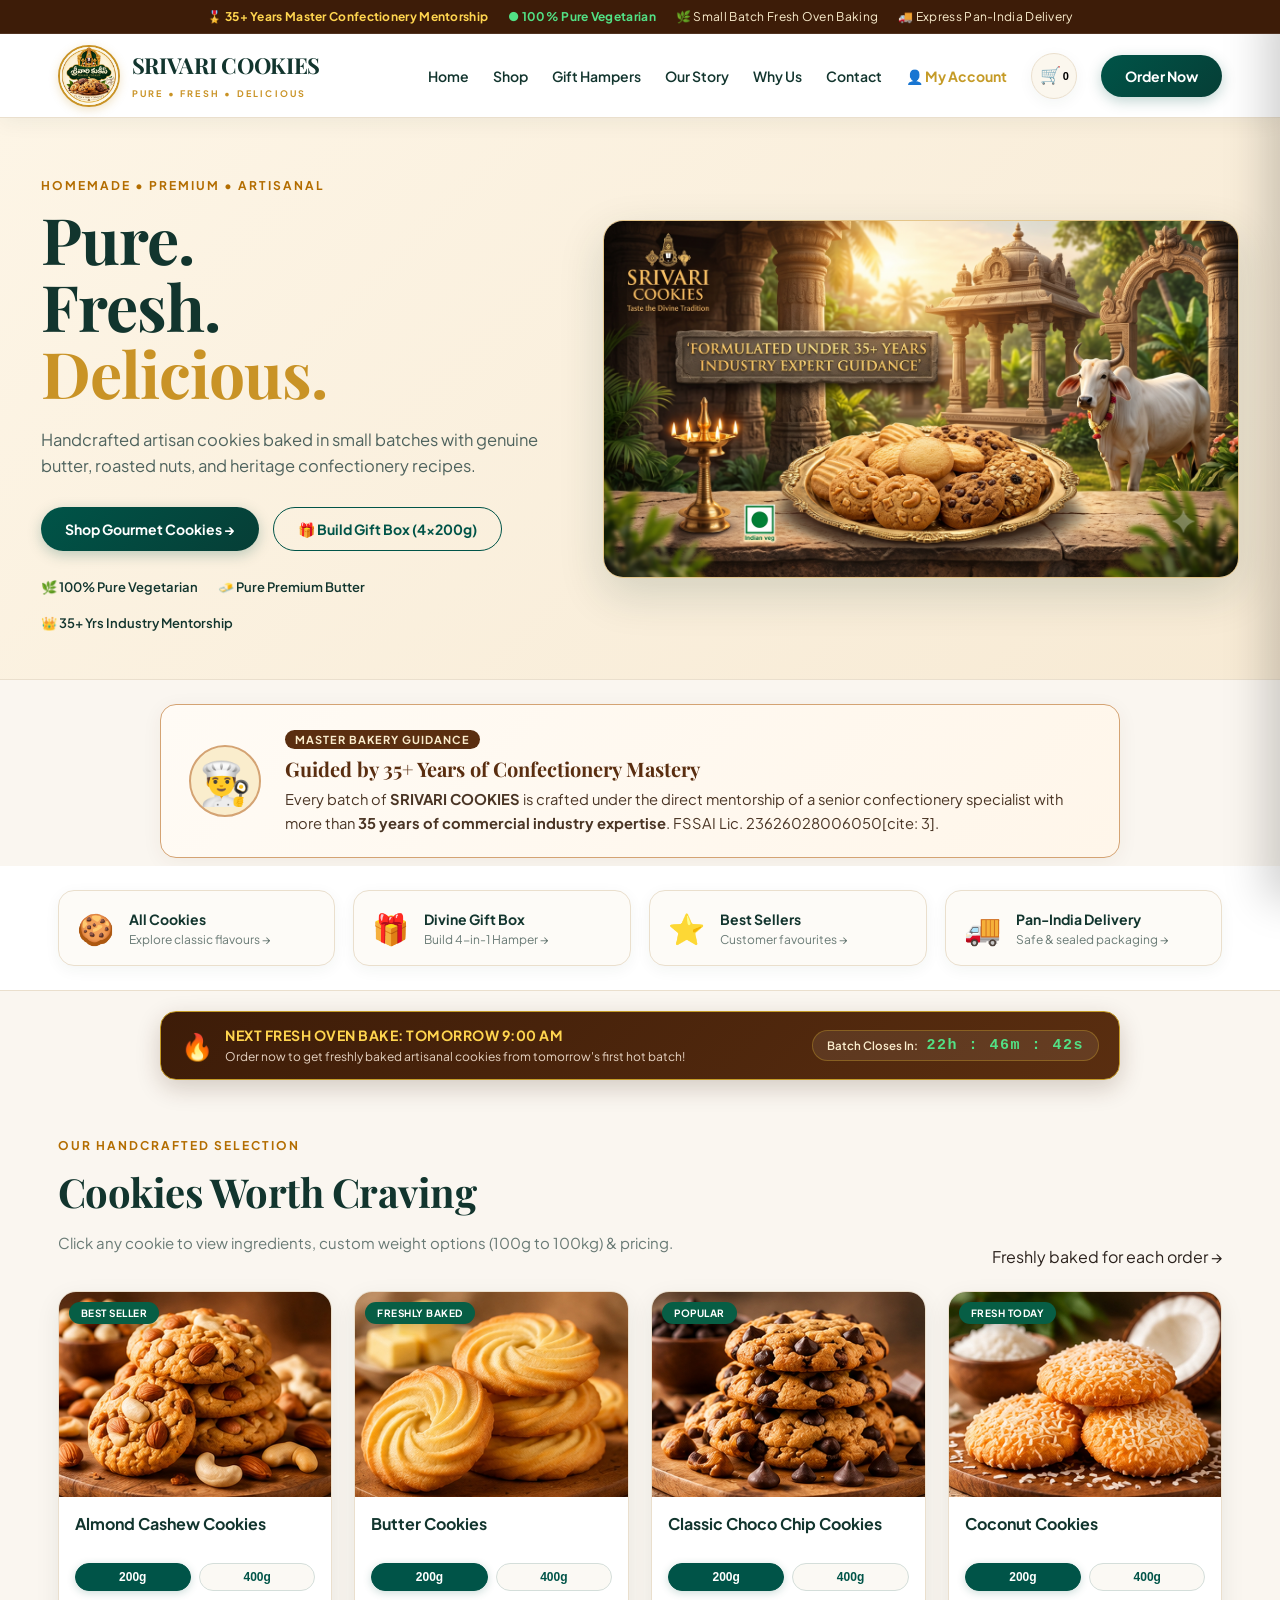
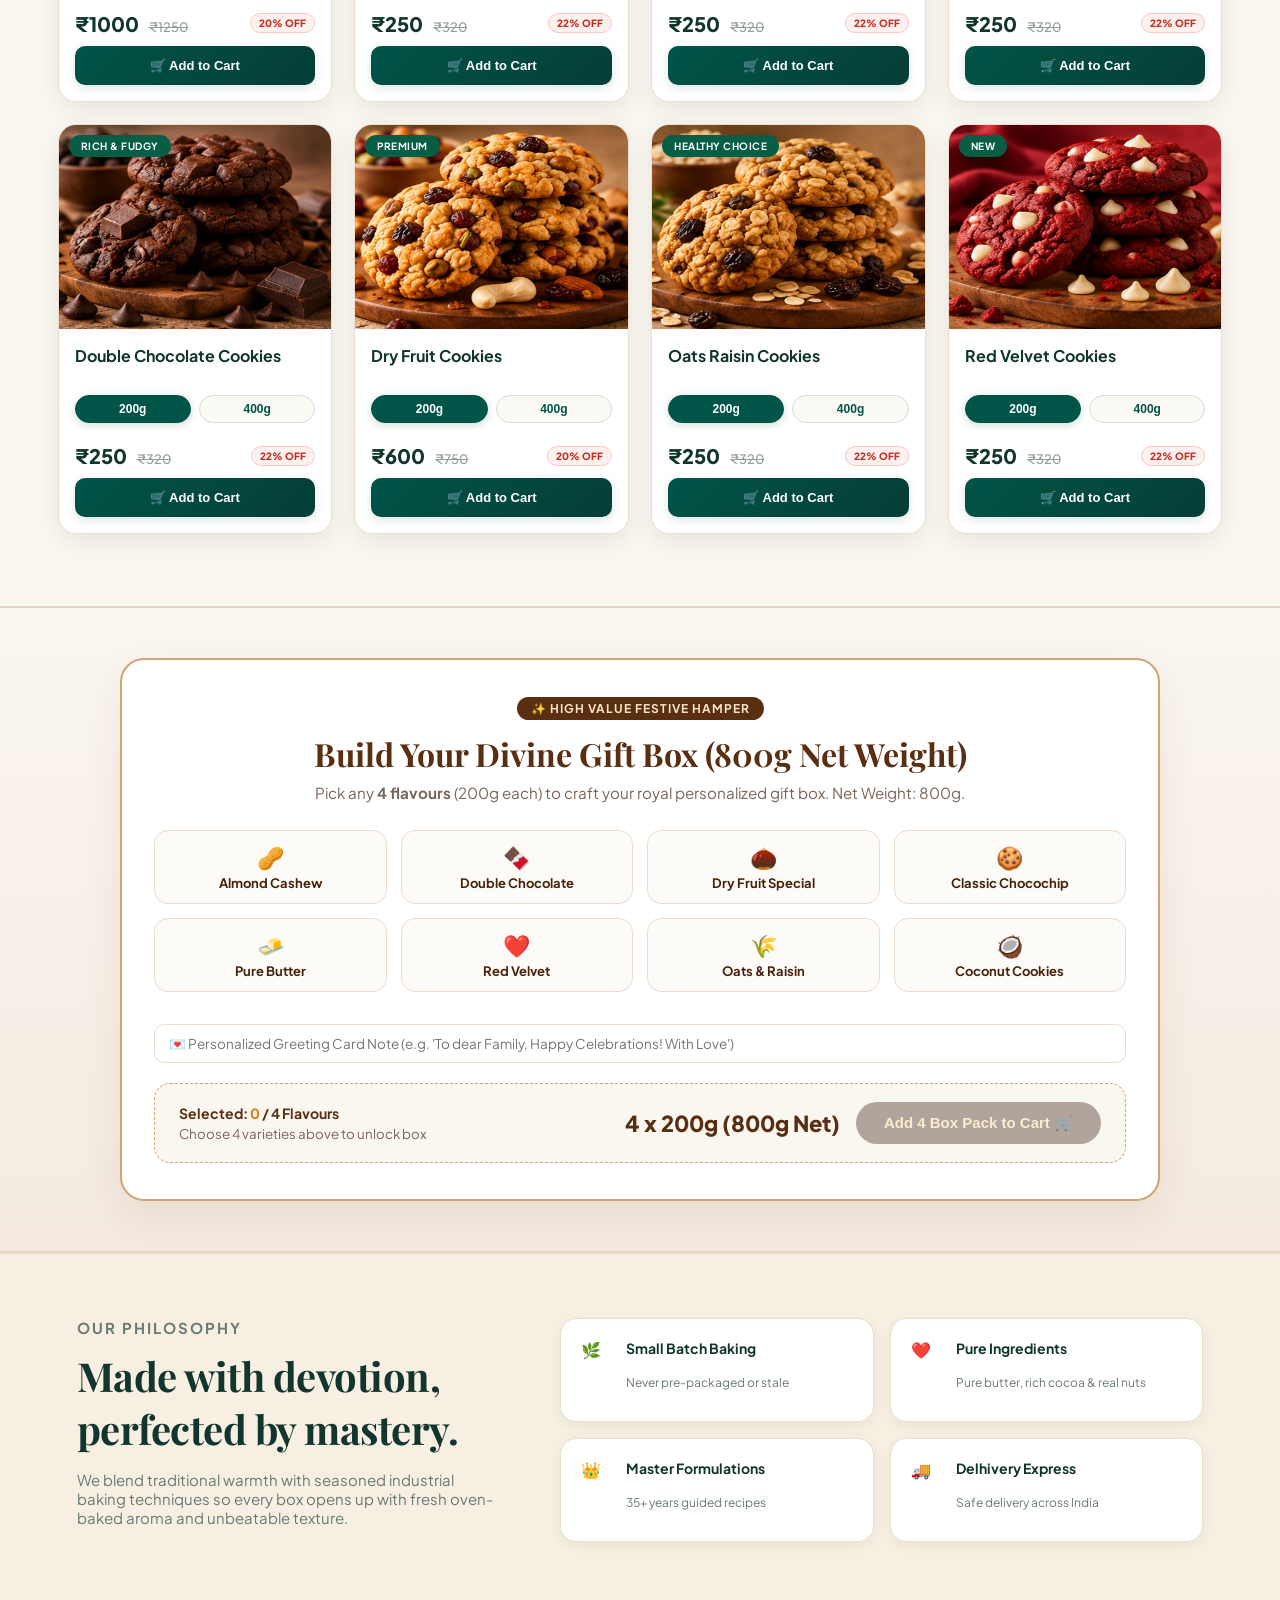
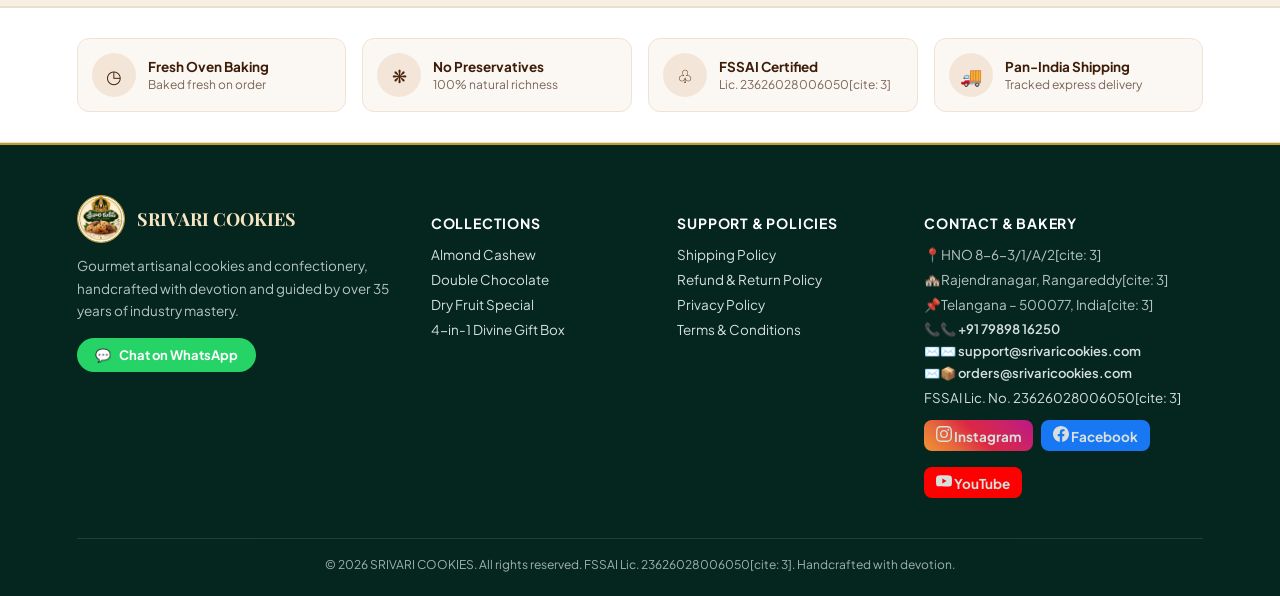
==== commit 26fa9af9: "Update index.html" ====
--- a/index.html
+++ b/index.html
@@ -315,7 +315,7 @@
   letter-spacing: 1.5px;
 }
 
-/* LIVE BRAND TASTE INVITATION TOAST (REPLACED ORDER TOAST) */
+/* LIVE BRAND TASTE INVITATION TOAST */
 .sales-toast {
   position: fixed;
   bottom: 84px;
@@ -332,7 +332,7 @@
   transform: translateY(140px);
   opacity: 0;
   transition: all 0.5s cubic-bezier(0.175, 0.885, 0.32, 1.275);
-  max-width: 330px;
+  max-width: 340px;
   pointer-events: auto;
 }
 .sales-toast.show {
@@ -340,15 +340,12 @@
   opacity: 1;
 }
 .toast-icon {
-  font-size: 24px;
-  background: #faedcd;
-  width: 44px;
-  height: 44px;
+  width: 42px;
+  height: 42px;
   border-radius: 50%;
   display: grid;
   place-items: center;
   flex-shrink: 0;
-  border: 1px solid #d4a373;
 }
 .toast-body {
   flex: 1;
@@ -413,8 +410,8 @@
 .product-modal-card {
   background: #fffdfa;
   width: 100%;
-  max-width: 780px;
-  max-height: 90vh;
+  max-width: 820px;
+  max-height: 92vh;
   border-radius: 24px;
   border: 2px solid #c59b27;
   box-shadow: 0 20px 60px rgba(90,46,16,0.4);
@@ -444,10 +441,10 @@
 }
 .modal-grid {
   display: grid;
-  grid-template-columns: 1fr 1fr;
+  grid-template-columns: 1fr 1.15fr;
   gap: 26px;
 }
-@media(max-width: 700px) {
+@media(max-width: 720px) {
   .modal-grid { grid-template-columns: 1fr; }
   .modal-scroll-body { padding: 20px 16px; }
 }
@@ -467,9 +464,7 @@
   margin-top: 10px;
   justify-content: center;
 }
-.thumb-wrap {
-  text-align: center;
-}
+.thumb-wrap { text-align: center; }
 .thumb-img {
   width: 74px;
   height: 74px;
@@ -504,8 +499,51 @@
   color: #4a3525;
   line-height: 1.5;
 }
-.compliance-spec-box b {
+.compliance-spec-box b { color: #5a2e10; }
+
+/* CUSTOM WEIGHT SELECTOR STYLES */
+.weight-pills-wrap {
+  display: flex;
+  gap: 8px;
+  flex-wrap: wrap;
+  margin-bottom: 10px;
+}
+.weight-pill-btn {
+  padding: 7px 12px;
+  border-radius: 10px;
+  border: 1.5px solid #ebdcd0;
+  background: #ffffff;
+  color: #48230b;
+  font-size: 12px;
+  font-weight: 700;
+  cursor: pointer;
+  transition: all 0.2s ease;
+}
+.weight-pill-btn:hover { border-color: #c59b27; }
+.weight-pill-btn.active {
+  border-color: #5a2e10;
+  background: #faedcd;
   color: #5a2e10;
+  box-shadow: 0 2px 6px rgba(90,46,16,0.12);
+}
+.custom-input-row {
+  display: flex;
+  align-items: center;
+  gap: 8px;
+  background: #fff;
+  border: 1.5px solid #d4a373;
+  border-radius: 10px;
+  padding: 6px 10px;
+  margin-bottom: 12px;
+}
+.custom-input-row input {
+  flex: 1;
+  border: none;
+  outline: none;
+  font-family: inherit;
+  font-size: 13px;
+  font-weight: 600;
+  color: #48230b;
 }
 
 /* COUPON BOX */
@@ -513,19 +551,19 @@
   background: #fff8eb;
   border: 1.5px dashed #c59b27;
   border-radius: 12px;
-  padding: 10px 12px;
-  margin: 14px 0 10px;
+  padding: 9px 12px;
+  margin: 10px 0 10px;
   display: flex;
   gap: 8px;
   align-items: center;
 }
 .coupon-input {
   flex: 1;
-  padding: 8px 10px;
+  padding: 7px 10px;
   border: 1px solid #d4a373;
   border-radius: 8px;
   font-family: inherit;
-  font-size: 13px;
+  font-size: 12.5px;
   text-transform: uppercase;
   font-weight: 700;
 }
@@ -533,31 +571,31 @@
   background: #5a2e10;
   color: #faedcd;
   border: none;
-  padding: 8px 14px;
+  padding: 7px 14px;
   border-radius: 8px;
   font-weight: 700;
-  font-size: 12.5px;
+  font-size: 12px;
   cursor: pointer;
 }
 
 /* REVIEWS & FEEDBACK */
 .reviews-section {
   border-top: 1.5px solid #ebdcd0;
-  padding-top: 20px;
-  margin-top: 22px;
+  padding-top: 18px;
+  margin-top: 20px;
 }
 .review-item {
   background: #faf6f0;
   border-radius: 12px;
-  padding: 12px 14px;
-  margin-bottom: 10px;
+  padding: 10px 12px;
+  margin-bottom: 8px;
 }
 .review-form {
   background: #fdfbf7;
   border: 1px solid #ebdcd0;
   border-radius: 14px;
-  padding: 14px;
-  margin-top: 14px;
+  padding: 12px;
+  margin-top: 12px;
 }
 
 /* FOOTER ARCHITECTURE */
@@ -734,7 +772,7 @@
     <div style="flex: 1; min-width: 260px;">
       <span style="background: #5a2e10; color: #faedcd; font-size: 11px; font-weight: 700; letter-spacing: 1px; padding: 3px 10px; border-radius: 20px; display: inline-block; margin-bottom: 6px;">MASTER BAKERY GUIDANCE</span>
       <h3 style="margin: 0 0 6px; color: #5a2e10; font-family: 'Playfair Display', serif; font-size: 1.25rem;">Guided by 35+ Years of Confectionery Mastery</h3>
-      <p style="margin: 0; color: #4a3525; font-size: 0.92rem; line-height: 1.6;">Every batch of <b>SRIVARI COOKIES</b> is crafted under the direct mentorship of a senior confectionery specialist with more than <b>35 years of commercial industry expertise</b>. FSSAI Lic. 23626028006050.</p>
+      <p style="margin: 0; color: #4a3525; font-size: 0.92rem; line-height: 1.6;">Every batch of <b>SRIVARI COOKIES</b> is crafted under the direct mentorship of a senior confectionery specialist with more than <b>35 years of commercial industry expertise</b>. FSSAI Lic. 23626028006050[cite: 3].</p>
     </div>
   </div>
 </div>
@@ -766,7 +804,7 @@
     <div>
       <p class="eyebrow">OUR HANDCRAFTED SELECTION</p>
       <h2>Cookies Worth Craving</h2>
-      <p>Click any cookie to view ingredients, allergen info, net weight, shelf-life & pricing.</p>
+      <p>Click any cookie to view ingredients, custom weight options (100g to 100kg) & pricing.</p>
     </div>
     <span>Freshly baked for each order →</span>
   </div>
@@ -863,7 +901,7 @@
   </div>
   <div class="benefit">
     <span class="benefitIcon">♧</span>
-    <div><b>FSSAI Certified</b><small>Lic. 23626028006050</small></div>
+    <div><b>FSSAI Certified</b><small>Lic. 23626028006050[cite: 3]</small></div>
   </div>
   <div class="benefit">
     <span class="benefitIcon">🚚</span>
@@ -898,13 +936,13 @@
   </div>
   <div class="footerColumn footerContact">
     <h4>CONTACT & BAKERY</h4>
-    <p>HNO 8-6-3/1/A/2</p>
-    <p>Rajendranagar, Rangareddy</p>
-    <p>Telangana – 500077, India</p>
+    <p>HNO 8-6-3/1/A/2[cite: 3]</p>
+    <p>Rajendranagar, Rangareddy[cite: 3]</p>
+    <p>Telangana – 500077, India[cite: 3]</p>
     <a href="tel:+917989816250" class="contact-link">📞 +91 79898 16250</a>
     <a href="mailto:support@srivaricookies.com" class="contact-link">✉️ support@srivaricookies.com</a>
     <a href="mailto:orders@srivaricookies.com" class="contact-link">📦 orders@srivaricookies.com</a>
-    <small style="display:block;margin-top:8px;color:#a4beba;">FSSAI Lic. No. 23626028006050</small>
+    <small style="display:block;margin-top:8px;color:#a4beba;">FSSAI Lic. No. 23626028006050[cite: 3]</small>
 
     <div class="footerSocials">
       <a href="https://www.instagram.com/srivaricookies.official" target="_blank" rel="noopener noreferrer" class="socialIconLink ig" title="Instagram">
@@ -930,7 +968,7 @@
     </div>
   </div>
   <div class="copy">
-    © 2026 SRIVARI COOKIES. All rights reserved. FSSAI Lic. 23626028006050. Handcrafted with devotion.
+    © 2026 SRIVARI COOKIES. All rights reserved. FSSAI Lic. 23626028006050[cite: 3]. Handcrafted with devotion.
   </div>
 </footer>
 
@@ -968,7 +1006,7 @@
 </aside>
 <div class="shade" id="shade"></div>
 
-<!-- PRODUCT DETAIL MODAL (WITH COMPLIANCE SPECIFICATIONS) -->
+<!-- PRODUCT DETAIL MODAL (CUSTOM WEIGHTS 100g TO 100kg & STRICT COMPLIANCE) -->
 <div class="product-modal-backdrop" id="productModal">
   <div class="product-modal-card">
     <button class="modal-close-btn" onclick="closeProductModal()">✕</button>
@@ -996,26 +1034,43 @@
           </div>
         </div>
 
-        <!-- Product Details, Pricing & Compliance Specs -->
+        <!-- Product Details, Custom Weight Selection & Compliance Specs -->
         <div>
           <span style="background:#5a2e10; color:#faedcd; padding:3px 10px; border-radius:12px; font-size:10px; font-weight:800; letter-spacing:1px;">100% PURE VEG • FSSAI CERTIFIED</span>
-          <h2 id="modalTitle" style="font-family:'Playfair Display',serif; color:#48230b; margin:6px 0; font-size:1.6rem;">Coconut Cookies</h2>
-          <p id="modalDesc" style="color:#6d5345; font-size:13px; line-height:1.6; margin:0 0 10px;">Handcrafted artisanal cookies baked fresh on order with pure butter, roasted richness and traditional recipes under 35+ years mentorship.</p>
+          <h2 id="modalTitle" style="font-family:'Playfair Display',serif; color:#48230b; margin:6px 0; font-size:1.55rem;">Cookie Name</h2>
+          <p id="modalDesc" style="color:#6d5345; font-size:13px; line-height:1.5; margin:0 0 10px;">Handcrafted artisanal cookies baked fresh on order with pure butter, roasted richness and traditional recipes under 35+ years mentorship.</p>
 
           <!-- STRICT LABELLING & COMPLIANCE BOX -->
-          <div class="compliance-spec-box">
+          <div class="compliance-spec-box" id="modalComplianceBox">
             <div><b>Ingredients:</b> Refined Wheat Flour, Pure Creamery Butter, Sugar, Desiccated Coconut Flakes, Milk Solids.</div>
             <div style="margin-top:4px;"><b>Allergen Info:</b> Contains Wheat (Gluten), Milk (Dairy). Manufactured in a facility that processes tree nuts.</div>
-            <div style="margin-top:4px;"><b>Net Weight:</b> <span id="modalNetWt">200g / 400g</span></div>
+            <div style="margin-top:4px;"><b>Net Weight:</b> <span id="modalNetWtText">200g (Customizable)</span></div>
             <div style="margin-top:4px;"><b>Shelf Life & Storage:</b> 30 Days from manufacture. Store in a cool, dry place in an airtight container.</div>
+            <div style="margin-top:4px; color:#5a2e10; font-weight:700;"><b>FSSAI Lic. No:</b> 23626028006050[cite: 3]</div>
           </div>
 
-          <!-- Weight Selection -->
+          <!-- DYNAMIC CUSTOM WEIGHT SELECTOR (100g TO 100KGS) -->
           <div style="margin-bottom:14px;">
-            <label style="font-size:12.5px; font-weight:700; color:#48230b; display:block; margin-bottom:6px;">Select Pack Size:</label>
-            <div style="display:flex; gap:10px;">
-              <button id="pack200Btn" onclick="selectModalPack('200g')" style="flex:1; padding:9px; border-radius:10px; border:2px solid #5a2e10; background:#faedcd; font-weight:700; cursor:pointer;">200g (Net Wt) - ₹250</button>
-              <button id="pack400Btn" onclick="selectModalPack('400g')" style="flex:1; padding:9px; border-radius:10px; border:1px solid #ebdcd0; background:#fff; font-weight:700; cursor:pointer;">400g (Net Wt) - ₹500</button>
+            <label style="font-size:12.5px; font-weight:700; color:#48230b; display:block; margin-bottom:6px;">Select Weight or Type Custom Grams:</label>
+            
+            <div class="weight-pills-wrap">
+              <button type="button" class="weight-pill-btn active" onclick="setModalPillWeight(200, this)">200g</button>
+              <button type="button" class="weight-pill-btn" onclick="setModalPillWeight(400, this)">400g</button>
+              <button type="button" class="weight-pill-btn" onclick="setModalPillWeight(500, this)">500g (½ kg)</button>
+              <button type="button" class="weight-pill-btn" onclick="setModalPillWeight(1000, this)">1kg (1000g)</button>
+              <button type="button" class="weight-pill-btn" onclick="setModalPillWeight(2000, this)">2kg</button>
+              <button type="button" class="weight-pill-btn" onclick="setModalPillWeight(5000, this)">5kg</button>
+            </div>
+
+            <div class="custom-input-row">
+              <span style="font-size:13px;">⚖️</span>
+              <input type="number" id="modalCustomGramsInput" min="100" max="100000" placeholder="Type custom weight (e.g. 250, 750, 1500, 10000g)..." oninput="handleModalCustomGramsInput()">
+              <span style="font-size:12px; font-weight:700; color:#5a2e10;">Grams</span>
+            </div>
+
+            <div style="display:flex; justify-content:space-between; align-items:center; background:#faf6f0; border:1px solid #ebdcd0; border-radius:10px; padding:8px 12px;">
+              <span style="font-size:13px; font-weight:700; color:#5a2e10;" id="modalSelectedWeightSummary">Selected: 200g</span>
+              <span style="font-size:17px; font-weight:800; color:#15803d;" id="modalPriceSummary">Price: ₹250</span>
             </div>
           </div>
 
@@ -1025,50 +1080,34 @@
             <input type="text" id="modalCouponCode" class="coupon-input" placeholder="Coupon Code (e.g. SRIVARI50)" />
             <button class="coupon-btn" onclick="applyModalCoupon()">Apply</button>
           </div>
-          <div id="couponStatus" style="font-size:11.5px; margin-top:-6px; margin-bottom:12px; font-weight:700;"></div>
+          <div id="couponStatus" style="font-size:11.5px; margin-top:-6px; margin-bottom:10px; font-weight:700;"></div>
 
           <!-- Add to Cart CTA -->
-          <button id="modalAddToCartBtn" onclick="addModalProductToCart()" style="width:100%; background:#5a2e10; color:#faedcd; border:none; padding:13px; border-radius:30px; font-size:14.5px; font-weight:700; cursor:pointer; box-shadow:0 6px 18px rgba(90,46,16,0.25);">
+          <button id="modalAddToCartBtn" onclick="addModalCustomProductToCart()" style="width:100%; background:#5a2e10; color:#faedcd; border:none; padding:13px; border-radius:30px; font-size:14.5px; font-weight:700; cursor:pointer; box-shadow:0 6px 18px rgba(90,46,16,0.25);">
             🛒 Add Fresh Baked Pack to Cart
           </button>
         </div>
       </div>
 
-      <!-- Customer Reviews & Feedback Section (VERIFIED) -->
+      <!-- Customer Reviews & Feedback Section -->
       <div class="reviews-section">
-        <div style="display:flex; justify-content:space-between; align-items:center; margin-bottom:12px;">
-          <h3 style="font-family:'Playfair Display',serif; color:#48230b; margin:0; font-size:1.2rem;">Verified Devotee & Foodie Reviews (★★★★★ 4.9/5)</h3>
-          <span style="font-size:11.5px; color:#15803d; font-weight:700;">✓ 100% Verified Orders</span>
+        <div style="display:flex; justify-content:space-between; align-items:center; margin-bottom:10px;">
+          <h3 style="font-family:'Playfair Display',serif; color:#48230b; margin:0; font-size:1.15rem;">Customer Devotee Reviews (★★★★★ 4.9/5)</h3>
+          <span style="font-size:11.5px; color:#15803d; font-weight:700;">✓ 100% Genuine Taste</span>
         </div>
 
-        <div id="modalReviewsList">
-          <div class="review-item">
-            <div style="display:flex; justify-content:space-between; font-size:12.5px;">
-              <b>Venkat R. (Hyderabad) [Verified Order]</b>
-              <span style="color:#d97706;">★★★★★</span>
-            </div>
-            <p style="margin:4px 0 0; font-size:12.5px; color:#5a3e2b;">"Oven aroma is extraordinary! Asalu temple prasadham tinnantha divine feeling vachindi, pure butter crunch beat cheyaleru!"</p>
-          </div>
-          <div class="review-item">
-            <div style="display:flex; justify-content:space-between; font-size:12.5px;">
-              <b>Swapna M. (Bengaluru) [Verified Order]</b>
-              <span style="color:#d97706;">★★★★★</span>
-            </div>
-            <p style="margin:4px 0 0; font-size:12.5px; color:#5a3e2b;">"Delivered crispy and safely packed. Pure vegetarian without any artificial preservatives. Kids loved it!"</p>
-          </div>
-        </div>
-
-        <!-- Add Your Feedback Form -->
+        <div id="modalReviewsList"></div>
+
         <div class="review-form">
-          <b style="font-size:13px; color:#48230b; display:block; margin-bottom:8px;">✍️ Write Your Verified Review</b>
+          <b style="font-size:12.5px; color:#48230b; display:block; margin-bottom:6px;">✍️ Write Your Review & Feedback</b>
           <div style="display:flex; gap:10px; margin-bottom:8px;">
             <input type="text" id="revName" placeholder="Your Name & City" style="flex:1; padding:7px 10px; border:1px solid #d4a373; border-radius:8px; font-size:12px;" />
             <select id="revStars" style="padding:7px 10px; border:1px solid #d4a373; border-radius:8px; font-size:12px; background:#fff;">
-              <option value="5">★★★★★ (5 Stars - Divine)</option>
-              <option value="4">★★★★☆ (4 Stars - Delicious)</option>
+              <option value="5">★★★★★ (5 Stars)</option>
+              <option value="4">★★★★☆ (4 Stars)</option>
             </select>
           </div>
-          <textarea id="revComment" placeholder="Share your experience (taste, crunch, box packing)..." style="width:100%; padding:7px 10px; border:1px solid #d4a373; border-radius:8px; font-size:12px; margin-bottom:8px; font-family:inherit;"></textarea>
+          <textarea id="revComment" placeholder="Share your experience (taste, crunch, freshness)..." style="width:100%; padding:7px 10px; border:1px solid #d4a373; border-radius:8px; font-size:12px; margin-bottom:8px; font-family:inherit;"></textarea>
           <button onclick="submitReview()" style="background:#5a2e10; color:#faedcd; border:none; padding:7px 18px; border-radius:6px; font-size:12px; font-weight:700; cursor:pointer;">Submit Review</button>
         </div>
       </div>
@@ -1094,7 +1133,7 @@
   </div>
 </div>
 
-<!-- LIVE BRAND TASTE INVITATION TOAST (REPLACED ORDER TOAST) -->
+<!-- LIVE BRAND TASTE INVITATION TOAST -->
 <div class="sales-toast" id="salesToast">
   <div class="toast-icon">
     <img src="assets/srivari-logo.jpg" alt="Srivari Logo" style="width:38px; height:38px; border-radius:50%; object-fit:cover; border:1px solid #c59b27;">
@@ -1108,116 +1147,85 @@
 </div>
 
 <script src="https://checkout.razorpay.com/v1/checkout.js"></script>
-<script src="app.js"></script> 
-
-<!-- SCRIPT: COMPLIANCE CATALOG, MODAL SPECS & LIVE SYNC -->
+<script src="app.js"></script>
+
 <script>
 let selectedFlavors = [];
+let currentModalProdId = '';
+let currentModalSelectedWeight = 200;
 
 const fallbackCatalog = {
   'coconut': {
-    id: 'coconut',
-    name: 'Coconut Cookies',
+    id: 'coconut', name: 'Coconut Cookies',
     desc: 'Handcrafted with real desiccated coconut flakes and 100% pure creamery butter. Crisp golden edges with a heavenly tropical aroma.',
     ingredients: 'Refined Wheat Flour, Pure Creamery Butter, Sugar, Desiccated Coconut Flakes, Milk Solids.',
     allergens: 'Contains Wheat (Gluten), Milk (Dairy).',
     shelfLife: '30 Days from manufacture. Store in a cool, dry place.',
-    image: 'assets/coconut.jpg',
-    packImg: 'assets/srivari-divine-hero.jpg',
-    ovenImg: 'assets/butter.jpg',
-    price200: 250,
-    price400: 500
+    image: 'assets/coconut.jpg', packImg: 'assets/srivari-divine-hero.jpg', ovenImg: 'assets/butter.jpg',
+    price200: 250, price400: 500
   },
-  'almond-cashew': {
-    id: 'almond-cashew',
-    name: 'Almond Cashew Cookies',
+  'almond': {
+    id: 'almond', name: 'Almond Cashew Cookies',
     desc: 'Loaded with slow-roasted Californian almonds and golden cashews, blended in master butter dough.',
     ingredients: 'Refined Wheat Flour, Pure Creamery Butter, Sugar, Californian Almonds, Cashews, Milk Solids.',
     allergens: 'Contains Wheat, Milk, Tree Nuts (Almonds, Cashews).',
     shelfLife: '30 Days from manufacture. Store in an airtight container.',
-    image: 'assets/almond-cashew.jpg',
-    packImg: 'assets/srivari-divine-hero.jpg',
-    ovenImg: 'assets/hero-cookie.jpg',
-    price200: 250,
-    price400: 500
+    image: 'assets/almond-cashew.jpg', packImg: 'assets/srivari-divine-hero.jpg', ovenImg: 'assets/hero-cookie.jpg',
+    price200: 1000, price400: 2000
   },
-  'double-chocolate': {
-    id: 'double-chocolate',
-    name: 'Double Chocolate Cookies',
+  'double': {
+    id: 'double', name: 'Double Chocolate Cookies',
     desc: 'Rich Dutch cocoa blended with pure melted dark chocolate and chocolate chunks for true indulgence.',
     ingredients: 'Refined Wheat Flour, Pure Butter, Sugar, Dutch Cocoa Powder, Dark Chocolate Chunks, Milk Solids.',
     allergens: 'Contains Wheat, Milk (Dairy).',
     shelfLife: '30 Days from manufacture. Store in a cool, dry place.',
-    image: 'assets/double-chocolate.jpg',
-    packImg: 'assets/srivari-divine-hero.jpg',
-    ovenImg: 'assets/hero-cookie.jpg',
-    price200: 250,
-    price400: 500
+    image: 'assets/double-chocolate.jpg', packImg: 'assets/srivari-divine-hero.jpg', ovenImg: 'assets/hero-cookie.jpg',
+    price200: 250, price400: 500
   },
-  'dry-fruit': {
-    id: 'dry-fruit',
-    name: 'Dry Fruit Special Cookies',
+  'dry': {
+    id: 'dry', name: 'Dry Fruit Special Cookies',
     desc: 'Royal celebration recipe packed with premium pistachios, cashews, almonds and subtle cardamom.',
     ingredients: 'Refined Wheat Flour, Pure Creamery Butter, Sugar, Pistachios, Cashews, Almonds, Cardamom.',
     allergens: 'Contains Wheat, Milk, Tree Nuts.',
     shelfLife: '30 Days from manufacture. Store in a cool, dry place.',
-    image: 'assets/dry-fruit.jpg',
-    packImg: 'assets/srivari-divine-hero.jpg',
-    ovenImg: 'assets/butter.jpg',
-    price200: 250,
-    price400: 500
+    image: 'assets/dry-fruit.jpg', packImg: 'assets/srivari-divine-hero.jpg', ovenImg: 'assets/butter.jpg',
+    price200: 600, price400: 1200
   },
-  'classic-chip': {
-    id: 'classic-chip',
-    name: 'Classic Choco Chip Cookies',
+  'chip': {
+    id: 'chip', name: 'Classic Choco Chip Cookies',
     desc: 'Timeless golden crunch loaded with premium chocolate chips baked to crispy perfection.',
     ingredients: 'Refined Wheat Flour, Pure Butter, Sugar, Choco Chips, Milk Solids, Leavening Agent.',
     allergens: 'Contains Wheat, Milk (Dairy).',
     shelfLife: '30 Days from manufacture. Store in an airtight container.',
-    image: 'assets/classic-chip.jpg',
-    packImg: 'assets/srivari-divine-hero.jpg',
-    ovenImg: 'assets/hero-cookie.jpg',
-    price200: 250,
-    price400: 500
+    image: 'assets/classic-chip.jpg', packImg: 'assets/srivari-divine-hero.jpg', ovenImg: 'assets/hero-cookie.jpg',
+    price200: 250, price400: 500
   },
   'butter': {
-    id: 'butter',
-    name: 'Pure Butter Cookies',
+    id: 'butter', name: 'Pure Butter Cookies',
     desc: 'Melt-in-mouth heritage recipe made with 100% genuine butter and zero palm oil. Golden and divine.',
     ingredients: 'Refined Wheat Flour, 100% Pure Creamery Butter, Sugar, Milk Solids.',
     allergens: 'Contains Wheat (Gluten), Milk (Dairy).',
     shelfLife: '30 Days from manufacture. Store in a cool, dry place.',
-    image: 'assets/butter.jpg',
-    packImg: 'assets/srivari-divine-hero.jpg',
-    ovenImg: 'assets/butter.jpg',
-    price200: 250,
-    price400: 500
+    image: 'assets/butter.jpg', packImg: 'assets/srivari-divine-hero.jpg', ovenImg: 'assets/butter.jpg',
+    price200: 250, price400: 500
   },
-  'red-velvet': {
-    id: 'red-velvet',
-    name: 'Red Velvet Cookies',
+  'red': {
+    id: 'red', name: 'Red Velvet Cookies',
     desc: 'Velvety crimson artisan cookies paired with smooth white cream drops. Luxurious festive favourite.',
     ingredients: 'Refined Wheat Flour, Pure Butter, Sugar, Cocoa, Natural Red Colour, White Choco Drops, Milk Solids.',
     allergens: 'Contains Wheat, Milk (Dairy).',
     shelfLife: '30 Days from manufacture. Store in a cool, dry place.',
-    image: 'assets/red-velvet.jpg',
-    packImg: 'assets/srivari-divine-hero.jpg',
-    ovenImg: 'assets/hero-cookie.jpg',
-    price200: 250,
-    price400: 500
+    image: 'assets/red-velvet.jpg', packImg: 'assets/srivari-divine-hero.jpg', ovenImg: 'assets/hero-cookie.jpg',
+    price200: 250, price400: 500
   },
-  'oats-raisin': {
-    id: 'oats-raisin',
-    name: 'Oats & Raisin Cookies',
+  'oats': {
+    id: 'oats', name: 'Oats & Raisin Cookies',
     desc: 'Nutritious rolled oats paired with juicy golden raisins, roasted cinnamon and butter crunch.',
     ingredients: 'Rolled Oats, Refined Wheat Flour, Pure Butter, Sugar, Golden Raisins, Cinnamon.',
     allergens: 'Contains Oats (Gluten), Wheat, Milk (Dairy).',
     shelfLife: '30 Days from manufacture. Store in an airtight container.',
-    image: 'assets/oats-raisin.jpg',
-    packImg: 'assets/srivari-divine-hero.jpg',
-    ovenImg: 'assets/butter.jpg',
-    price200: 250,
-    price400: 500
+    image: 'assets/oats-raisin.jpg', packImg: 'assets/srivari-divine-hero.jpg', ovenImg: 'assets/butter.jpg',
+    price200: 250, price400: 500
   }
 };
 
@@ -1270,7 +1278,6 @@
   };
 
   const keys = kwMap[flavorName] || [flavorName.toLowerCase().split(' ')[0]];
-
   if (prods && prods.length > 0) {
     const found = prods.find(p => {
       const pStr = ((p.id || '') + ' ' + (p.name || '')).toLowerCase();
@@ -1293,7 +1300,7 @@
   selectedFlavors.forEach(flavor => {
     const match = findMatchingLiveProduct(flavor);
     if (match && match.id && addFn) {
-      addFn(match.id, '200g');
+      addFn(match.id, 200);
     }
   });
 
@@ -1302,10 +1309,7 @@
   }, 200);
 }
 
-/* PRODUCT DETAIL MODAL SYSTEM (STRICT LABELLING) */
-let currentModalProdId = '';
-let currentModalPack = '200g';
-
+/* PRODUCT DETAIL MODAL SYSTEM (WITH 100g TO 100kg SELECTION) */
 function openProductDetailModal(id) {
   const cleanId = (id || '').toLowerCase().trim();
   const prods = (window.configuredProducts && window.configuredProducts.length)
@@ -1317,18 +1321,19 @@
   if (!prod) prod = fallbackCatalog['coconut'];
 
   currentModalProdId = prod.id;
+  currentModalSelectedWeight = 200;
+
   document.getElementById('modalTitle').textContent = prod.name;
   document.getElementById('modalDesc').textContent = prod.desc || "Handcrafted artisanal cookies baked fresh on order with pure butter.";
-  
-  // Compliance info container update
-  const specBox = document.querySelector('.compliance-spec-box');
+
+  const specBox = document.getElementById('modalComplianceBox');
   if (specBox) {
     specBox.innerHTML = `
       <div><b>Ingredients:</b> ${prod.ingredients || 'Refined Wheat Flour, Pure Creamery Butter, Sugar, Milk Solids.'}</div>
       <div style="margin-top:4px;"><b>Allergen Info:</b> ${prod.allergens || 'Contains Wheat (Gluten), Milk (Dairy).'}</div>
-      <div style="margin-top:4px;"><b>Net Weight:</b> 200g (Pack of 1) / 400g (Pack of 2)</div>
+      <div style="margin-top:4px;"><b>Net Weight:</b> <span id="modalNetWtText">200g (Customizable 100g - 100kg)</span></div>
       <div style="margin-top:4px;"><b>Shelf Life & Storage:</b> ${prod.shelfLife || '30 Days from manufacture. Store in a cool, dry place.'}</div>
-      <div style="margin-top:4px; color:#5a2e10; font-weight:700;"><b>FSSAI Lic. No:</b> 23626028006050</div>
+      <div style="margin-top:4px; color:#5a2e10; font-weight:700;"><b>FSSAI Lic. No:</b> 23626028006050[cite: 3]</div>
     `;
   }
 
@@ -1341,10 +1346,14 @@
   document.getElementById('thumb2').src = boxImg;
   document.getElementById('thumb3').src = ovenImg;
 
-  document.getElementById('pack200Btn').textContent = `200g (Net Wt) - ₹${prod.price200 || 250}`;
-  document.getElementById('pack400Btn').textContent = `400g (Net Wt) - ₹${prod.price400 || 500}`;
-
-  selectModalPack('200g');
+  // Reset inputs
+  document.getElementById('modalCustomGramsInput').value = '';
+  document.querySelectorAll('.weight-pill-btn').forEach(b => b.classList.remove('active'));
+  const firstPill = document.querySelector('.weight-pill-btn');
+  if (firstPill) firstPill.classList.add('active');
+
+  updateModalPriceCalculation();
+  loadModalReviews();
   document.getElementById('couponStatus').textContent = '';
   document.getElementById('productModal').style.display = 'flex';
 }
@@ -1359,21 +1368,55 @@
   document.getElementById('modalMainImg').src = thumb.src;
 }
 
-function selectModalPack(weight) {
-  currentModalPack = weight;
-  const b200 = document.getElementById('pack200Btn');
-  const b400 = document.getElementById('pack400Btn');
-  if (weight === '200g') {
-    b200.style.border = '2px solid #5a2e10';
-    b200.style.background = '#faedcd';
-    b400.style.border = '1px solid #ebdcd0';
-    b400.style.background = '#fff';
-  } else {
-    b400.style.border = '2px solid #5a2e10';
-    b400.style.background = '#faedcd';
-    b200.style.border = '1px solid #ebdcd0';
-    b200.style.background = '#fff';
-  }
+function setModalPillWeight(grams, btn) {
+  currentModalSelectedWeight = Number(grams);
+  document.getElementById('modalCustomGramsInput').value = '';
+  document.querySelectorAll('.weight-pill-btn').forEach(b => b.classList.remove('active'));
+  if (btn) btn.classList.add('active');
+  updateModalPriceCalculation();
+}
+
+function handleModalCustomGramsInput() {
+  const val = Number(document.getElementById('modalCustomGramsInput').value);
+  if (val && val >= 50) {
+    currentModalSelectedWeight = val;
+    document.querySelectorAll('.weight-pill-btn').forEach(b => b.classList.remove('active'));
+  } else if (!val) {
+    currentModalSelectedWeight = 200;
+  }
+  updateModalPriceCalculation();
+}
+
+function updateModalPriceCalculation() {
+  const prods = (window.configuredProducts && window.configuredProducts.length)
+    ? window.configuredProducts
+    : (window.products && window.products.length ? window.products : []);
+
+  let prod = prods.find(p => p.id === currentModalProdId) || fallbackCatalog[currentModalProdId] || fallbackCatalog['coconut'];
+  
+  const priceFn = (typeof window.priceFor === 'function') ? window.priceFor : ((p, w) => Math.round((Number(p.price200 || 250) / 200) * w));
+  const calcPrice = priceFn(prod, currentModalSelectedWeight);
+
+  const weightDisplay = currentModalSelectedWeight >= 1000 ? `${(currentModalSelectedWeight / 1000).toFixed(1).replace('.0','')}kg (${currentModalSelectedWeight}g)` : `${currentModalSelectedWeight}g`;
+
+  const weightLbl = document.getElementById('modalSelectedWeightSummary');
+  const priceLbl = document.getElementById('modalPriceSummary');
+  const netWtText = document.getElementById('modalNetWtText');
+
+  if (weightLbl) weightLbl.textContent = `Selected: ${weightDisplay}`;
+  if (priceLbl) priceLbl.textContent = `Price: ₹${calcPrice}`;
+  if (netWtText) netWtText.textContent = `${weightDisplay} Pack`;
+}
+
+function addModalCustomProductToCart() {
+  const addFn = (typeof window.addToCart === 'function') ? window.addToCart : null;
+  if (addFn && currentModalProdId) {
+    addFn(currentModalProdId, currentModalSelectedWeight);
+  }
+  closeProductModal();
+  setTimeout(() => {
+    if (typeof openDrawer === 'function') openDrawer();
+  }, 150);
 }
 
 function applyModalCoupon() {
@@ -1389,38 +1432,61 @@
   }
 }
 
-function addModalProductToCart() {
-  const addFn = (typeof window.addToCart === 'function') ? window.addToCart : null;
-  if (addFn && currentModalProdId) {
-    addFn(currentModalProdId, currentModalPack);
-  }
-  closeProductModal();
-  setTimeout(() => {
-    if (typeof openDrawer === 'function') openDrawer();
-  }, 150);
+function loadModalReviews() {
+  const container = document.getElementById('modalReviewsList');
+  if (!container) return;
+  const reviews = JSON.parse(localStorage.getItem('srivari_global_reviews') || '[]');
+
+  if (!reviews.length) {
+    container.innerHTML = `
+      <div class="review-item">
+        <div style="display:flex; justify-content:space-between; font-size:12.5px;">
+          <b>Venkat R. (Hyderabad)</b>
+          <span style="color:#d97706;">★★★★★</span>
+        </div>
+        <p style="margin:4px 0 0; font-size:12px; color:#5a3e2b;">"Oven aroma is extraordinary! Asalu pure butter crunch beat cheyaleru!"</p>
+      </div>
+    `;
+    return;
+  }
+
+  container.innerHTML = reviews.slice(0, 3).map(r => `
+    <div class="review-item">
+      <div style="display:flex; justify-content:space-between; font-size:12.5px;">
+        <b>${r.name} (${r.city || 'India'})</b>
+        <span style="color:#d97706;">${'★'.repeat(r.stars)}</span>
+      </div>
+      <p style="margin:4px 0 0; font-size:12px; color:#5a3e2b;">"${r.text}"</p>
+    </div>
+  `).join('');
 }
 
 function submitReview() {
   const name = document.getElementById('revName').value.trim();
   const comment = document.getElementById('revComment').value.trim();
-  const stars = document.getElementById('revStars').value;
+  const stars = Number(document.getElementById('revStars').value);
+
   if (!name || !comment) {
-    alert("Dayachēsi mee Peru mariyu Verified Review rāyandi!");
+    alert("Dayachēsi mee Peru mariyu Feedback rāyandi!");
     return;
   }
-  alert("Dhanyavādhamulu! Mee verified review successfully recorded.");
+
+  const reviews = JSON.parse(localStorage.getItem('srivari_global_reviews') || '[]');
+  reviews.unshift({ name, city: 'India', stars, text: comment, date: new Date().toLocaleDateString() });
+  localStorage.setItem('srivari_global_reviews', JSON.stringify(reviews));
+
+  alert("Dhanyavādhamulu! Mee review successfully record ayindi.");
   document.getElementById('revName').value = '';
   document.getElementById('revComment').value = '';
-}
-
-/* DYNAMIC FREE DELIVERY SYNC LOGIC */
+  loadModalReviews();
+}
+
+/* DYNAMIC FREE DELIVERY SYNC */
 const FREE_DELIVERY_THRESHOLD = 500;
-
 function updateFreeDeliveryProgress(subtotal) {
-  const box = document.getElementById('freeDeliveryProgressBox');
   const label = document.getElementById('freeDeliveryLabel');
   const fill = document.getElementById('freeDeliveryBarFill');
-  if (!box || !label || !fill) return;
+  if (!label || !fill) return;
 
   if (!subtotal || subtotal === 0) {
     label.innerHTML = `🚚 Order <b>₹${FREE_DELIVERY_THRESHOLD}</b> or more for <b>FREE Delivery</b>!`;
@@ -1454,7 +1520,7 @@
   }
 });
 
-/* LIVE OVEN COUNTDOWN TIMER */
+/* LIVE OVEN TIMER */
 function startOvenTimer() {
   const timerEl = document.getElementById('ovenCountdown');
   if (!timerEl) return;
@@ -1463,59 +1529,38 @@
     const now = new Date();
     const target = new Date();
     target.setHours(23, 59, 59, 999);
-
     let diff = target - now;
     if (diff <= 0) diff = 0;
 
     const hours = String(Math.floor((diff / (1000 * 60 * 60)) % 24)).padStart(2, '0');
     const minutes = String(Math.floor((diff / (1000 * 60)) % 60)).padStart(2, '0');
     const seconds = String(Math.floor((diff / 1000) % 60)).padStart(2, '0');
-
     timerEl.textContent = `${hours}h : ${minutes}m : ${seconds}s`;
   }
-
   update();
   setInterval(update, 1000);
 }
-
 document.addEventListener('DOMContentLoaded', startOvenTimer);
 
-/* LIVE BRAND TASTE INVITATION ROTATOR */
+/* BRAND TASTE INVITATION TOAST ROTATOR */
 const brandInvites = [
-  { 
-    title: "SRIVARI COOKIES 👑", 
-    desc: "Mana pure butter cookies okkasari try cheyandi... taste chusthe miku 100% nachuthundi! 🙏", 
-    time: "✨ Baked Fresh with 35+ Yrs Mastery" 
-  },
-  { 
-    title: "100% Pure & Fresh 🌿", 
-    desc: "Zero preservatives, pure cow butter & real roasted almonds tho tayarainavi. Order now!", 
-    time: "📦 Pan-India Express Delivery" 
-  },
-  { 
-    title: "Traditional Taste 🍪", 
-    desc: "Prathi bite lo daivika ruchulu. Family tho enjoy cheyadaniki perfect choice!", 
-    time: "⭐ 4.9/5 Rated Artisanal Bakes" 
-  }
+  { title: "SRIVARI COOKIES 👑", desc: "Mana pure butter cookies okkasari try cheyandi... taste chusthe miku 100% nachuthundi! 🙏", time: "✨ Baked Fresh with 35+ Yrs Mastery" },
+  { title: "100% Pure & Fresh 🌿", desc: "Zero preservatives, pure cow butter & real roasted almonds tho tayarainavi. Order now!", time: "📦 Pan-India Express Delivery" },
+  { title: "Traditional Taste 🍪", desc: "Prathi bite lo daivika ruchulu. Family tho enjoy cheyadaniki perfect choice!", time: "⭐ 4.9/5 Rated Artisanal Bakes" }
 ];
-
 let inviteIndex = 0;
 let inviteTimeout;
 
 function showNextBrandToast() {
   const toast = document.getElementById('salesToast');
   if (!toast) return;
-
   const inv = brandInvites[inviteIndex];
   toast.querySelector('.toast-title').textContent = inv.title;
   toast.querySelector('.toast-desc').textContent = `"${inv.desc}"`;
   toast.querySelector('.toast-time').textContent = inv.time;
 
   toast.classList.add('show');
-  inviteTimeout = setTimeout(() => {
-    toast.classList.remove('show');
-  }, 6000);
-
+  inviteTimeout = setTimeout(() => { toast.classList.remove('show'); }, 6000);
   inviteIndex = (inviteIndex + 1) % brandInvites.length;
 }
 
@@ -1532,12 +1577,12 @@
   }, 4000);
 });
 
-/* PRODUCT CLICK EVENT DELEGATOR */
+/* CARD CLICK LISTENER */
 document.addEventListener('click', function(e) {
   if (e.target.closest('button, select, input, a, textarea')) return;
   const card = e.target.closest('#productGrid > *');
   if (card) {
-    let pId = card.getAttribute('data-id') || card.getAttribute('data-product-id');
+    let pId = card.getAttribute('data-product') || card.getAttribute('data-id');
     if (!pId) {
       const btn = card.querySelector("button[onclick*='addToCart']");
       if (btn) {
@@ -1549,6 +1594,5 @@
   }
 });
 </script>
-
 </body>
 </html>
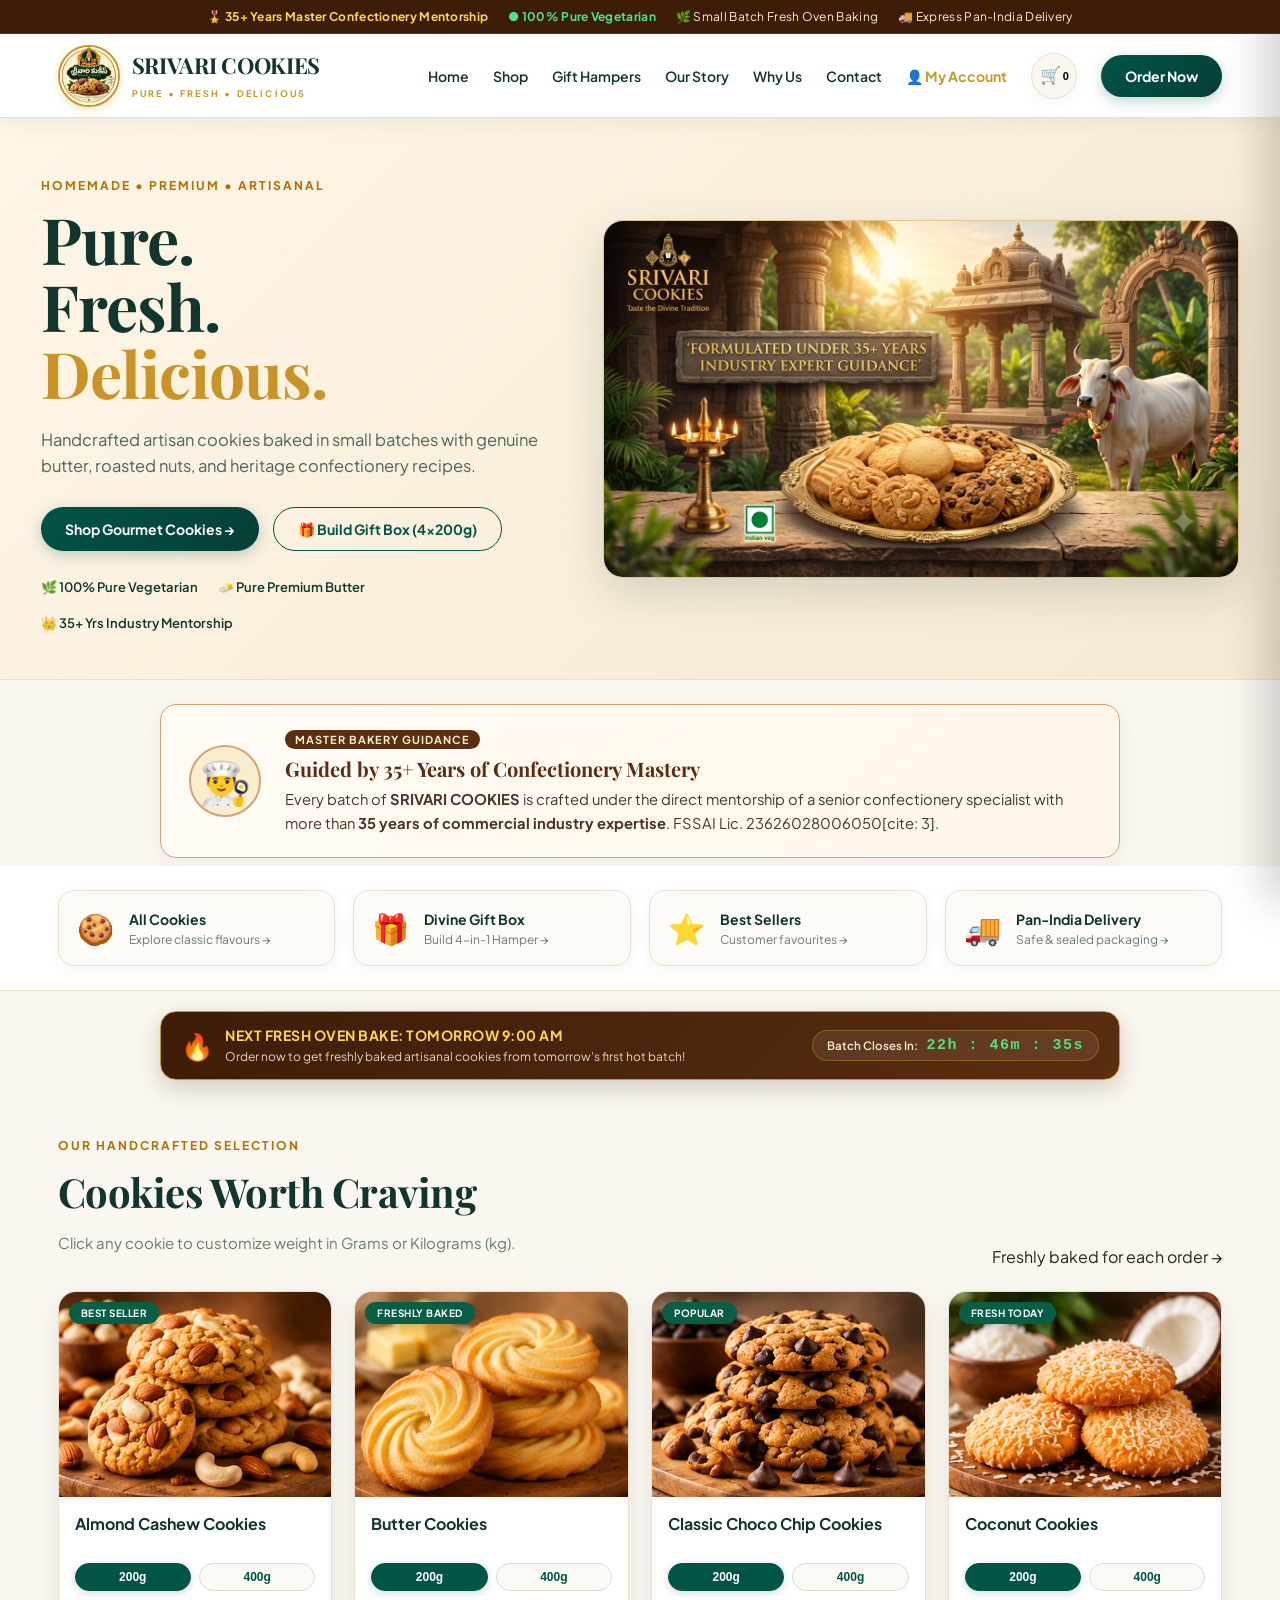
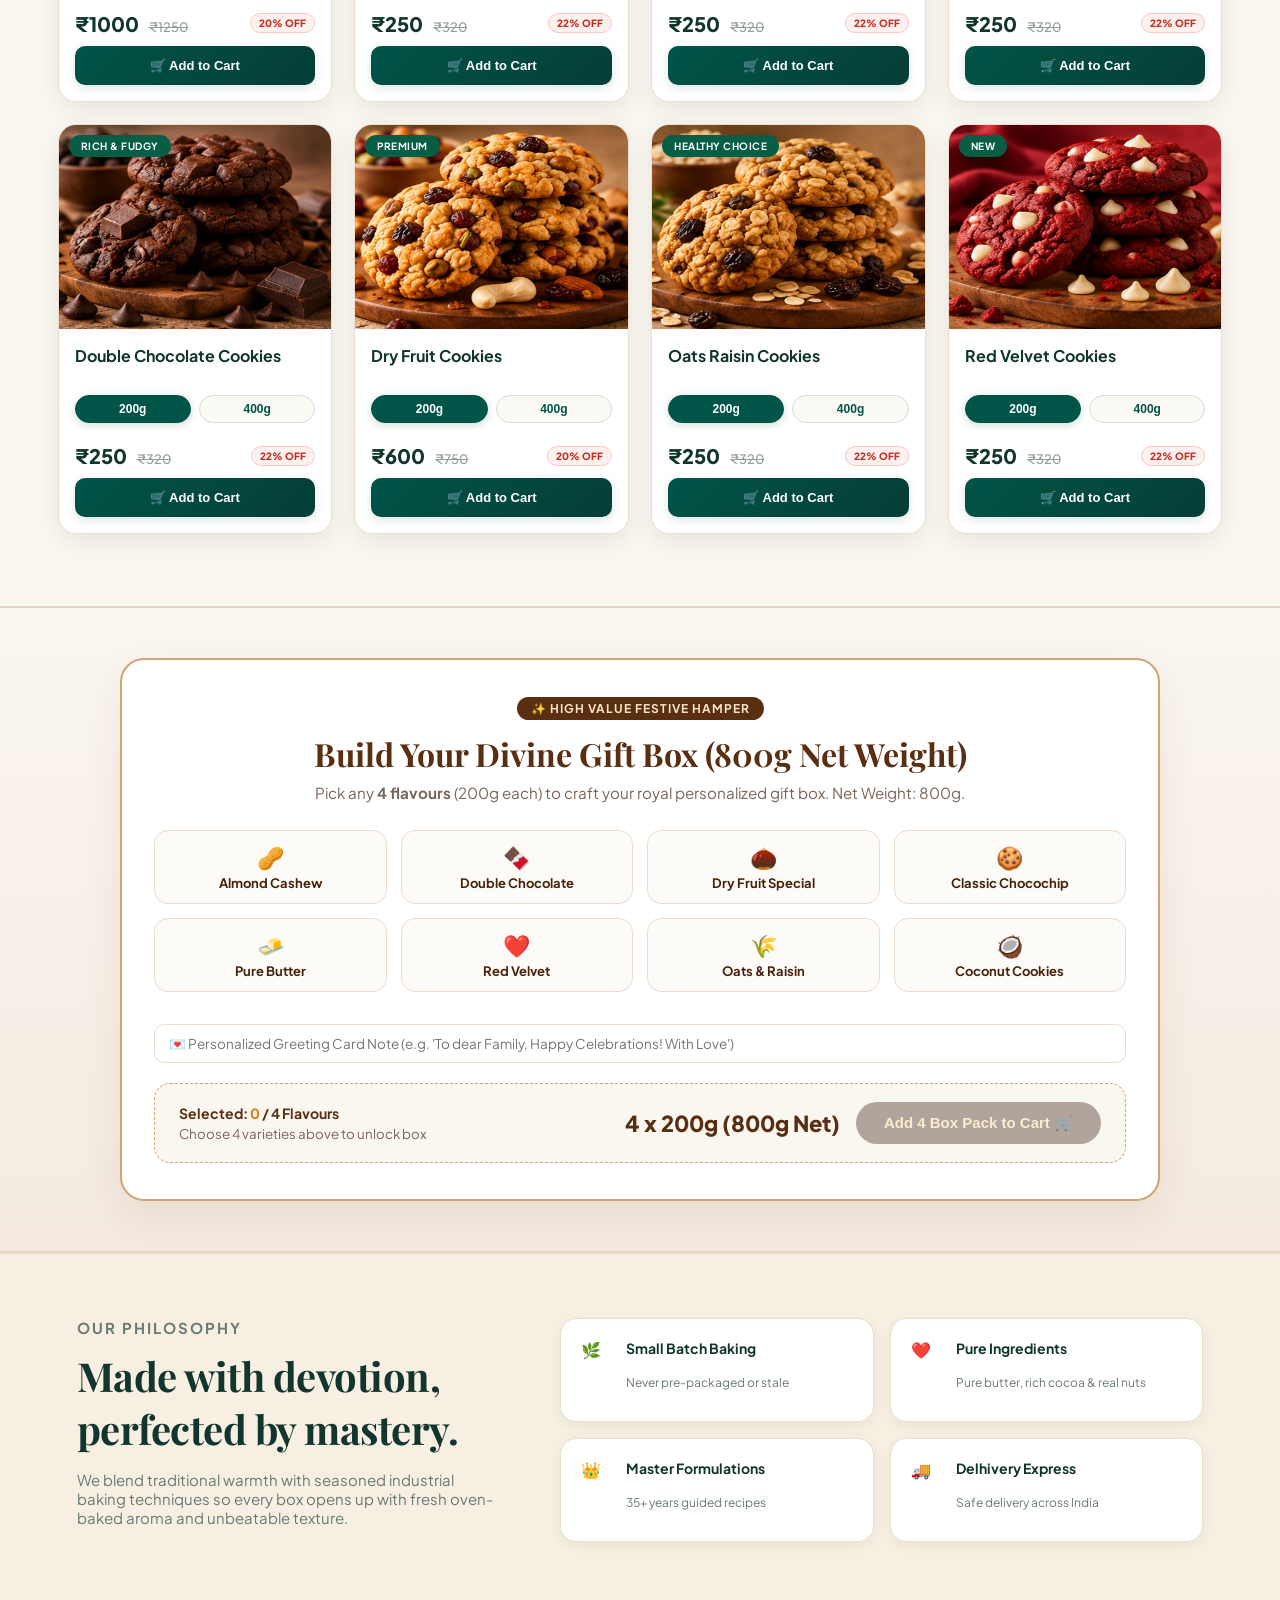
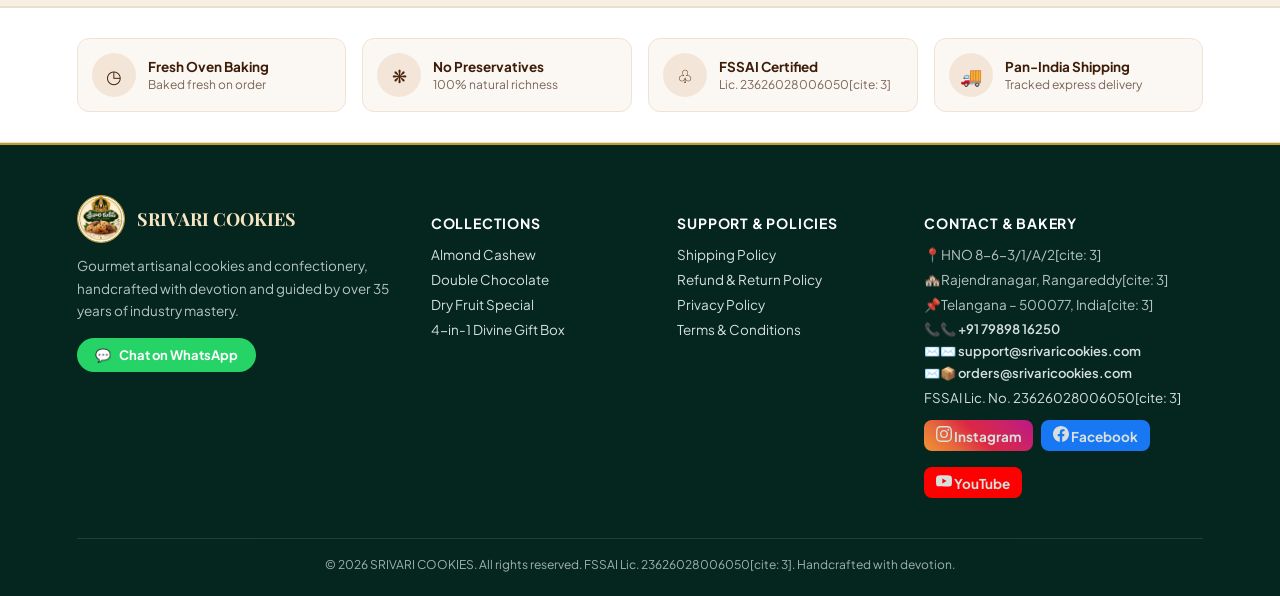
==== commit 436a9071: "Update index.html" ====
--- a/index.html
+++ b/index.html
@@ -541,7 +541,7 @@
   border: none;
   outline: none;
   font-family: inherit;
-  font-size: 13px;
+  font-size: 13.5px;
   font-weight: 600;
   color: #48230b;
 }
@@ -594,7 +594,7 @@
   background: #fdfbf7;
   border: 1px solid #ebdcd0;
   border-radius: 14px;
-  padding: 12px;
+  padding: 14px;
   margin-top: 12px;
 }
 
@@ -804,7 +804,7 @@
     <div>
       <p class="eyebrow">OUR HANDCRAFTED SELECTION</p>
       <h2>Cookies Worth Craving</h2>
-      <p>Click any cookie to view ingredients, custom weight options (100g to 100kg) & pricing.</p>
+      <p>Click any cookie to customize weight in Grams or Kilograms (kg).</p>
     </div>
     <span>Freshly baked for each order →</span>
   </div>
@@ -1006,7 +1006,7 @@
 </aside>
 <div class="shade" id="shade"></div>
 
-<!-- PRODUCT DETAIL MODAL (CUSTOM WEIGHTS 100g TO 100kg & STRICT COMPLIANCE) -->
+<!-- PRODUCT DETAIL MODAL (CUSTOM GRAMS & KGS + REAL REVIEWS + WELCOME NOTE) -->
 <div class="product-modal-backdrop" id="productModal">
   <div class="product-modal-card">
     <button class="modal-close-btn" onclick="closeProductModal()">✕</button>
@@ -1049,23 +1049,27 @@
             <div style="margin-top:4px; color:#5a2e10; font-weight:700;"><b>FSSAI Lic. No:</b> 23626028006050[cite: 3]</div>
           </div>
 
-          <!-- DYNAMIC CUSTOM WEIGHT SELECTOR (100g TO 100KGS) -->
+          <!-- DYNAMIC CUSTOM WEIGHT SELECTOR (GRAMS & KILOGRAMS DUAL INPUT) -->
           <div style="margin-bottom:14px;">
-            <label style="font-size:12.5px; font-weight:700; color:#48230b; display:block; margin-bottom:6px;">Select Weight or Type Custom Grams:</label>
+            <label style="font-size:12.5px; font-weight:700; color:#48230b; display:block; margin-bottom:6px;">Select Quick Weight or Custom Quantity:</label>
             
             <div class="weight-pills-wrap">
               <button type="button" class="weight-pill-btn active" onclick="setModalPillWeight(200, this)">200g</button>
               <button type="button" class="weight-pill-btn" onclick="setModalPillWeight(400, this)">400g</button>
               <button type="button" class="weight-pill-btn" onclick="setModalPillWeight(500, this)">500g (½ kg)</button>
-              <button type="button" class="weight-pill-btn" onclick="setModalPillWeight(1000, this)">1kg (1000g)</button>
+              <button type="button" class="weight-pill-btn" onclick="setModalPillWeight(1000, this)">1kg</button>
               <button type="button" class="weight-pill-btn" onclick="setModalPillWeight(2000, this)">2kg</button>
               <button type="button" class="weight-pill-btn" onclick="setModalPillWeight(5000, this)">5kg</button>
             </div>
 
+            <!-- DUAL UNIT (GRAMS & KGS) CUSTOM INPUT -->
             <div class="custom-input-row">
-              <span style="font-size:13px;">⚖️</span>
-              <input type="number" id="modalCustomGramsInput" min="100" max="100000" placeholder="Type custom weight (e.g. 250, 750, 1500, 10000g)..." oninput="handleModalCustomGramsInput()">
-              <span style="font-size:12px; font-weight:700; color:#5a2e10;">Grams</span>
+              <span style="font-size:14px;">⚖️</span>
+              <input type="number" id="modalCustomWeightVal" min="0.1" step="any" placeholder="Type custom value (e.g. 250, 1.5, 3)..." oninput="handleDualWeightInput()">
+              <select id="modalCustomUnit" onchange="handleDualWeightInput()" style="border:1px solid #d4a373; border-radius:6px; padding:6px 10px; font-weight:700; color:#5a2e10; background:#fff; font-size:12.5px; cursor:pointer;">
+                <option value="g">Grams (g)</option>
+                <option value="kg">Kilograms (kg)</option>
+              </select>
             </div>
 
             <div style="display:flex; justify-content:space-between; align-items:center; background:#faf6f0; border:1px solid #ebdcd0; border-radius:10px; padding:8px 12px;">
@@ -1089,28 +1093,43 @@
         </div>
       </div>
 
-      <!-- Customer Reviews & Feedback Section -->
+      <!-- REAL CUSTOMER REVIEWS & FEEDBACK SECTION -->
       <div class="reviews-section">
         <div style="display:flex; justify-content:space-between; align-items:center; margin-bottom:10px;">
-          <h3 style="font-family:'Playfair Display',serif; color:#48230b; margin:0; font-size:1.15rem;">Customer Devotee Reviews (★★★★★ 4.9/5)</h3>
-          <span style="font-size:11.5px; color:#15803d; font-weight:700;">✓ 100% Genuine Taste</span>
+          <h3 id="modalReviewsHeaderTitle" style="font-family:'Playfair Display',serif; color:#48230b; margin:0; font-size:1.15rem;">Customer Reviews & Feedback</h3>
+          <span style="font-size:11.5px; color:#15803d; font-weight:700;">✓ Verified Feedbacks</span>
         </div>
 
         <div id="modalReviewsList"></div>
 
+        <!-- 1 TO 5 STARS CUSTOMER REVIEW SUBMISSION FORM -->
         <div class="review-form">
-          <b style="font-size:12.5px; color:#48230b; display:block; margin-bottom:6px;">✍️ Write Your Review & Feedback</b>
-          <div style="display:flex; gap:10px; margin-bottom:8px;">
-            <input type="text" id="revName" placeholder="Your Name & City" style="flex:1; padding:7px 10px; border:1px solid #d4a373; border-radius:8px; font-size:12px;" />
-            <select id="revStars" style="padding:7px 10px; border:1px solid #d4a373; border-radius:8px; font-size:12px; background:#fff;">
-              <option value="5">★★★★★ (5 Stars)</option>
-              <option value="4">★★★★☆ (4 Stars)</option>
+          <b style="font-size:12.5px; color:#48230b; display:block; margin-bottom:8px;">✍️ Share Your Feedback & Review</b>
+          <div style="display:flex; gap:10px; margin-bottom:8px; flex-wrap:wrap;">
+            <input type="text" id="revName" placeholder="Your Name & City" style="flex:1; min-width:180px; padding:8px 10px; border:1px solid #d4a373; border-radius:8px; font-size:12.5px;" />
+            <select id="revStars" style="flex:0.8; min-width:150px; padding:8px 10px; border:1px solid #d4a373; border-radius:8px; font-size:12.5px; background:#fff; font-weight:600; color:#5a2e10;">
+              <option value="5">★★★★★ (5 Stars - Excellent)</option>
+              <option value="4">★★★★☆ (4 Stars - Very Good)</option>
+              <option value="3">★★★☆☆ (3 Stars - Good)</option>
+              <option value="2">★★☆☆☆ (2 Stars - Fair)</option>
+              <option value="1">★☆☆☆☆ (1 Star - Needs Improvement)</option>
             </select>
           </div>
-          <textarea id="revComment" placeholder="Share your experience (taste, crunch, freshness)..." style="width:100%; padding:7px 10px; border:1px solid #d4a373; border-radius:8px; font-size:12px; margin-bottom:8px; font-family:inherit;"></textarea>
-          <button onclick="submitReview()" style="background:#5a2e10; color:#faedcd; border:none; padding:7px 18px; border-radius:6px; font-size:12px; font-weight:700; cursor:pointer;">Submit Review</button>
+          <textarea id="revComment" rows="2" placeholder="Share your experience (taste, crunch, aroma, packaging)..." style="width:100%; padding:8px 10px; border:1px solid #d4a373; border-radius:8px; font-size:12px; margin-bottom:8px; font-family:inherit;"></textarea>
+          <button onclick="submitReview()" style="background:#5a2e10; color:#faedcd; border:none; padding:8px 20px; border-radius:6px; font-size:12px; font-weight:700; cursor:pointer;">Submit Review</button>
         </div>
       </div>
+
+      <!-- HEARTFELT THANK YOU & WELCOME NOTE -->
+      <div style="margin-top:20px; padding:16px; background:linear-gradient(135deg, #fffbf5 0%, #faedcd 100%); border:1.5px solid #d4a373; border-radius:14px; text-align:center;">
+        <p style="margin:0; font-size:13.5px; font-weight:800; color:#5a2e10;">
+          🙏 Thank You for Supporting Srivari Artisanal Bakery!
+        </p>
+        <p style="margin:5px 0 0; font-size:12px; color:#5a3e2b; line-height:1.5;">
+          Welcome to the Srivari Family! Prathī batch pure cow butter, handpicked roasted nuts, mariyu 35+ years guided confectionery recipe tho mee kosam devotion tho oven-fresh ga bake chestham. Warm celebrations to your loved ones! 🍪❤️
+        </p>
+      </div>
+
     </div>
   </div>
 </div>
@@ -1309,7 +1328,7 @@
   }, 200);
 }
 
-/* PRODUCT DETAIL MODAL SYSTEM (WITH 100g TO 100kg SELECTION) */
+/* PRODUCT DETAIL MODAL SYSTEM */
 function openProductDetailModal(id) {
   const cleanId = (id || '').toLowerCase().trim();
   const prods = (window.configuredProducts && window.configuredProducts.length)
@@ -1331,9 +1350,9 @@
     specBox.innerHTML = `
       <div><b>Ingredients:</b> ${prod.ingredients || 'Refined Wheat Flour, Pure Creamery Butter, Sugar, Milk Solids.'}</div>
       <div style="margin-top:4px;"><b>Allergen Info:</b> ${prod.allergens || 'Contains Wheat (Gluten), Milk (Dairy).'}</div>
-      <div style="margin-top:4px;"><b>Net Weight:</b> <span id="modalNetWtText">200g (Customizable 100g - 100kg)</span></div>
+      <div style="margin-top:4px;"><b>Net Weight:</b> <span id="modalNetWtText">200g (Customizable)</span></div>
       <div style="margin-top:4px;"><b>Shelf Life & Storage:</b> ${prod.shelfLife || '30 Days from manufacture. Store in a cool, dry place.'}</div>
-      <div style="margin-top:4px; color:#5a2e10; font-weight:700;"><b>FSSAI Lic. No:</b> 23626028006050[cite: 3]</div>
+      <div style="margin-top:4px; color:#5a2e10; font-weight:700;"><b>FSSAI Lic. No:</b> 23626028006050</div>
     `;
   }
 
@@ -1346,8 +1365,9 @@
   document.getElementById('thumb2').src = boxImg;
   document.getElementById('thumb3').src = ovenImg;
 
-  // Reset inputs
-  document.getElementById('modalCustomGramsInput').value = '';
+  // Reset weight inputs
+  document.getElementById('modalCustomWeightVal').value = '';
+  document.getElementById('modalCustomUnit').value = 'g';
   document.querySelectorAll('.weight-pill-btn').forEach(b => b.classList.remove('active'));
   const firstPill = document.querySelector('.weight-pill-btn');
   if (firstPill) firstPill.classList.add('active');
@@ -1370,18 +1390,26 @@
 
 function setModalPillWeight(grams, btn) {
   currentModalSelectedWeight = Number(grams);
-  document.getElementById('modalCustomGramsInput').value = '';
+  document.getElementById('modalCustomWeightVal').value = '';
   document.querySelectorAll('.weight-pill-btn').forEach(b => b.classList.remove('active'));
   if (btn) btn.classList.add('active');
   updateModalPriceCalculation();
 }
 
-function handleModalCustomGramsInput() {
-  const val = Number(document.getElementById('modalCustomGramsInput').value);
-  if (val && val >= 50) {
-    currentModalSelectedWeight = val;
+/* DUAL GRAMS & KGS CONVERSION HANDLER */
+function handleDualWeightInput() {
+  const val = parseFloat(document.getElementById('modalCustomWeightVal').value);
+  const unit = document.getElementById('modalCustomUnit').value;
+
+  if (val && val > 0) {
+    if (unit === 'kg') {
+      currentModalSelectedWeight = Math.round(val * 1000);
+    } else {
+      currentModalSelectedWeight = Math.round(val);
+    }
+    // Uncheck quick pills when custom value is typed
     document.querySelectorAll('.weight-pill-btn').forEach(b => b.classList.remove('active'));
-  } else if (!val) {
+  } else {
     currentModalSelectedWeight = 200;
   }
   updateModalPriceCalculation();
@@ -1397,7 +1425,14 @@
   const priceFn = (typeof window.priceFor === 'function') ? window.priceFor : ((p, w) => Math.round((Number(p.price200 || 250) / 200) * w));
   const calcPrice = priceFn(prod, currentModalSelectedWeight);
 
-  const weightDisplay = currentModalSelectedWeight >= 1000 ? `${(currentModalSelectedWeight / 1000).toFixed(1).replace('.0','')}kg (${currentModalSelectedWeight}g)` : `${currentModalSelectedWeight}g`;
+  // Format weight display (e.g. 1.5kg or 250g)
+  let weightDisplay = '';
+  if (currentModalSelectedWeight >= 1000) {
+    const kgVal = (currentModalSelectedWeight / 1000).toFixed(2).replace(/\.?0+$/, '');
+    weightDisplay = `${kgVal}kg (${currentModalSelectedWeight}g)`;
+  } else {
+    weightDisplay = `${currentModalSelectedWeight}g`;
+  }
 
   const weightLbl = document.getElementById('modalSelectedWeightSummary');
   const priceLbl = document.getElementById('modalPriceSummary');
@@ -1432,31 +1467,38 @@
   }
 }
 
+/* REAL REVIEWS & RATINGS LOGIC */
 function loadModalReviews() {
   const container = document.getElementById('modalReviewsList');
+  const titleEl = document.getElementById('modalReviewsHeaderTitle');
   if (!container) return;
+
   const reviews = JSON.parse(localStorage.getItem('srivari_global_reviews') || '[]');
 
-  if (!reviews.length) {
+  if (!reviews || reviews.length === 0) {
+    if (titleEl) titleEl.textContent = 'Customer Reviews & Feedback';
     container.innerHTML = `
-      <div class="review-item">
-        <div style="display:flex; justify-content:space-between; font-size:12.5px;">
-          <b>Venkat R. (Hyderabad)</b>
-          <span style="color:#d97706;">★★★★★</span>
-        </div>
-        <p style="margin:4px 0 0; font-size:12px; color:#5a3e2b;">"Oven aroma is extraordinary! Asalu pure butter crunch beat cheyaleru!"</p>
+      <div style="text-align:center; padding:18px; color:#7a6558; font-size:12.5px; background:#faf6f0; border-radius:12px; border:1px dashed #d4a373;">
+        ✨ Be the first verified customer to share your review below!
       </div>
     `;
     return;
   }
 
-  container.innerHTML = reviews.slice(0, 3).map(r => `
+  // Calculate real average rating
+  const avgRating = (reviews.reduce((sum, r) => sum + (Number(r.stars) || 5), 0) / reviews.length).toFixed(1);
+  if (titleEl) {
+    titleEl.textContent = `Customer Reviews (${avgRating}/5 ★ • ${reviews.length} Verified)`;
+  }
+
+  container.innerHTML = reviews.slice(0, 5).map(r => `
     <div class="review-item">
       <div style="display:flex; justify-content:space-between; font-size:12.5px;">
         <b>${r.name} (${r.city || 'India'})</b>
-        <span style="color:#d97706;">${'★'.repeat(r.stars)}</span>
+        <span style="color:#d97706;">${'★'.repeat(Number(r.stars) || 5)}${'☆'.repeat(5 - (Number(r.stars) || 5))}</span>
       </div>
       <p style="margin:4px 0 0; font-size:12px; color:#5a3e2b;">"${r.text}"</p>
+      ${r.date ? `<small style="font-size:10px; color:#999; display:block; margin-top:2px;">${r.date}</small>` : ''}
     </div>
   `).join('');
 }
@@ -1472,10 +1514,16 @@
   }
 
   const reviews = JSON.parse(localStorage.getItem('srivari_global_reviews') || '[]');
-  reviews.unshift({ name, city: 'India', stars, text: comment, date: new Date().toLocaleDateString() });
+  reviews.unshift({ 
+    name, 
+    city: 'India', 
+    stars: stars, 
+    text: comment, 
+    date: new Date().toLocaleDateString('en-IN', { day:'numeric', month:'short', year:'numeric' }) 
+  });
   localStorage.setItem('srivari_global_reviews', JSON.stringify(reviews));
 
-  alert("Dhanyavādhamulu! Mee review successfully record ayindi.");
+  alert("Dhanyavādhamulu! Mee review successfully live lo record ayindi.");
   document.getElementById('revName').value = '';
   document.getElementById('revComment').value = '';
   loadModalReviews();
@@ -1546,7 +1594,7 @@
 const brandInvites = [
   { title: "SRIVARI COOKIES 👑", desc: "Mana pure butter cookies okkasari try cheyandi... taste chusthe miku 100% nachuthundi! 🙏", time: "✨ Baked Fresh with 35+ Yrs Mastery" },
   { title: "100% Pure & Fresh 🌿", desc: "Zero preservatives, pure cow butter & real roasted almonds tho tayarainavi. Order now!", time: "📦 Pan-India Express Delivery" },
-  { title: "Traditional Taste 🍪", desc: "Prathi bite lo daivika ruchulu. Family tho enjoy cheyadaniki perfect choice!", time: "⭐ 4.9/5 Rated Artisanal Bakes" }
+  { title: "Traditional Taste 🍪", desc: "Prathi bite lo daivika ruchulu. Family tho enjoy cheyadaniki perfect choice!", time: "⭐ 100% Pure Vegetarian" }
 ];
 let inviteIndex = 0;
 let inviteTimeout;
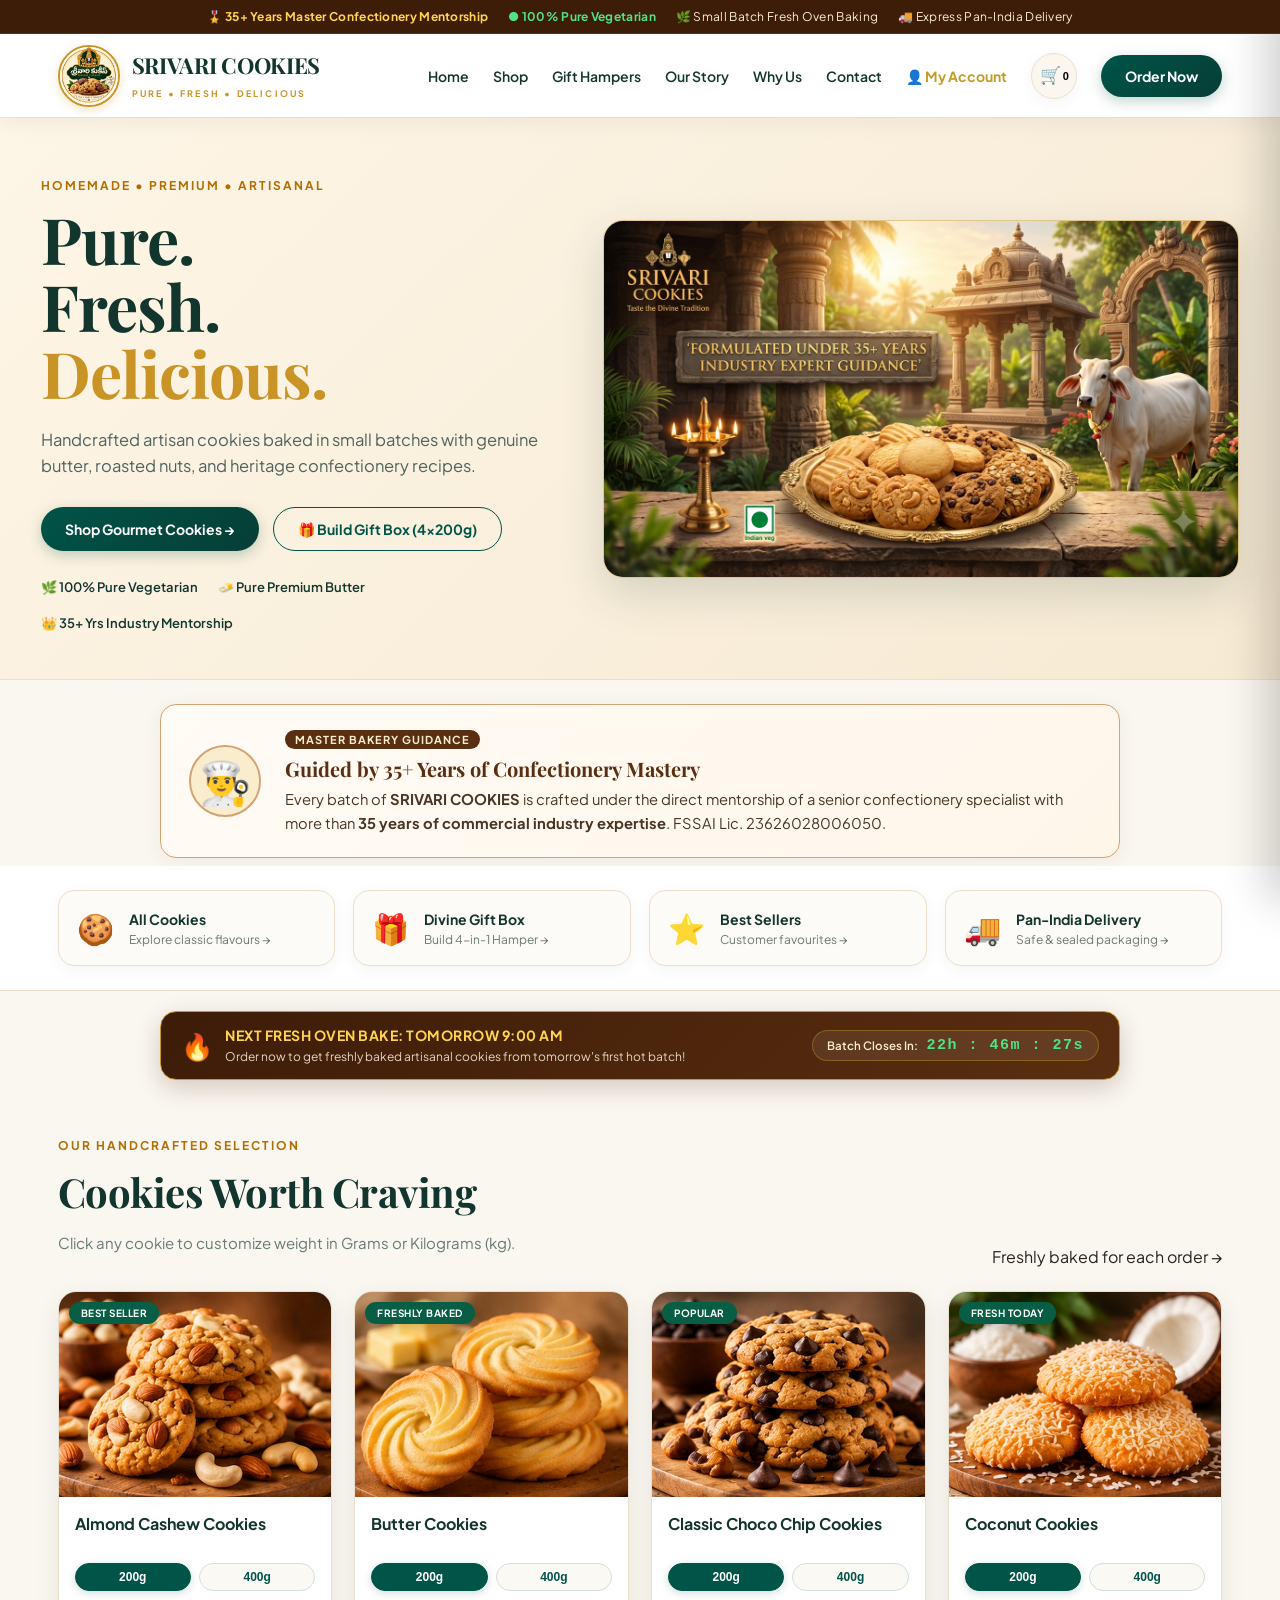
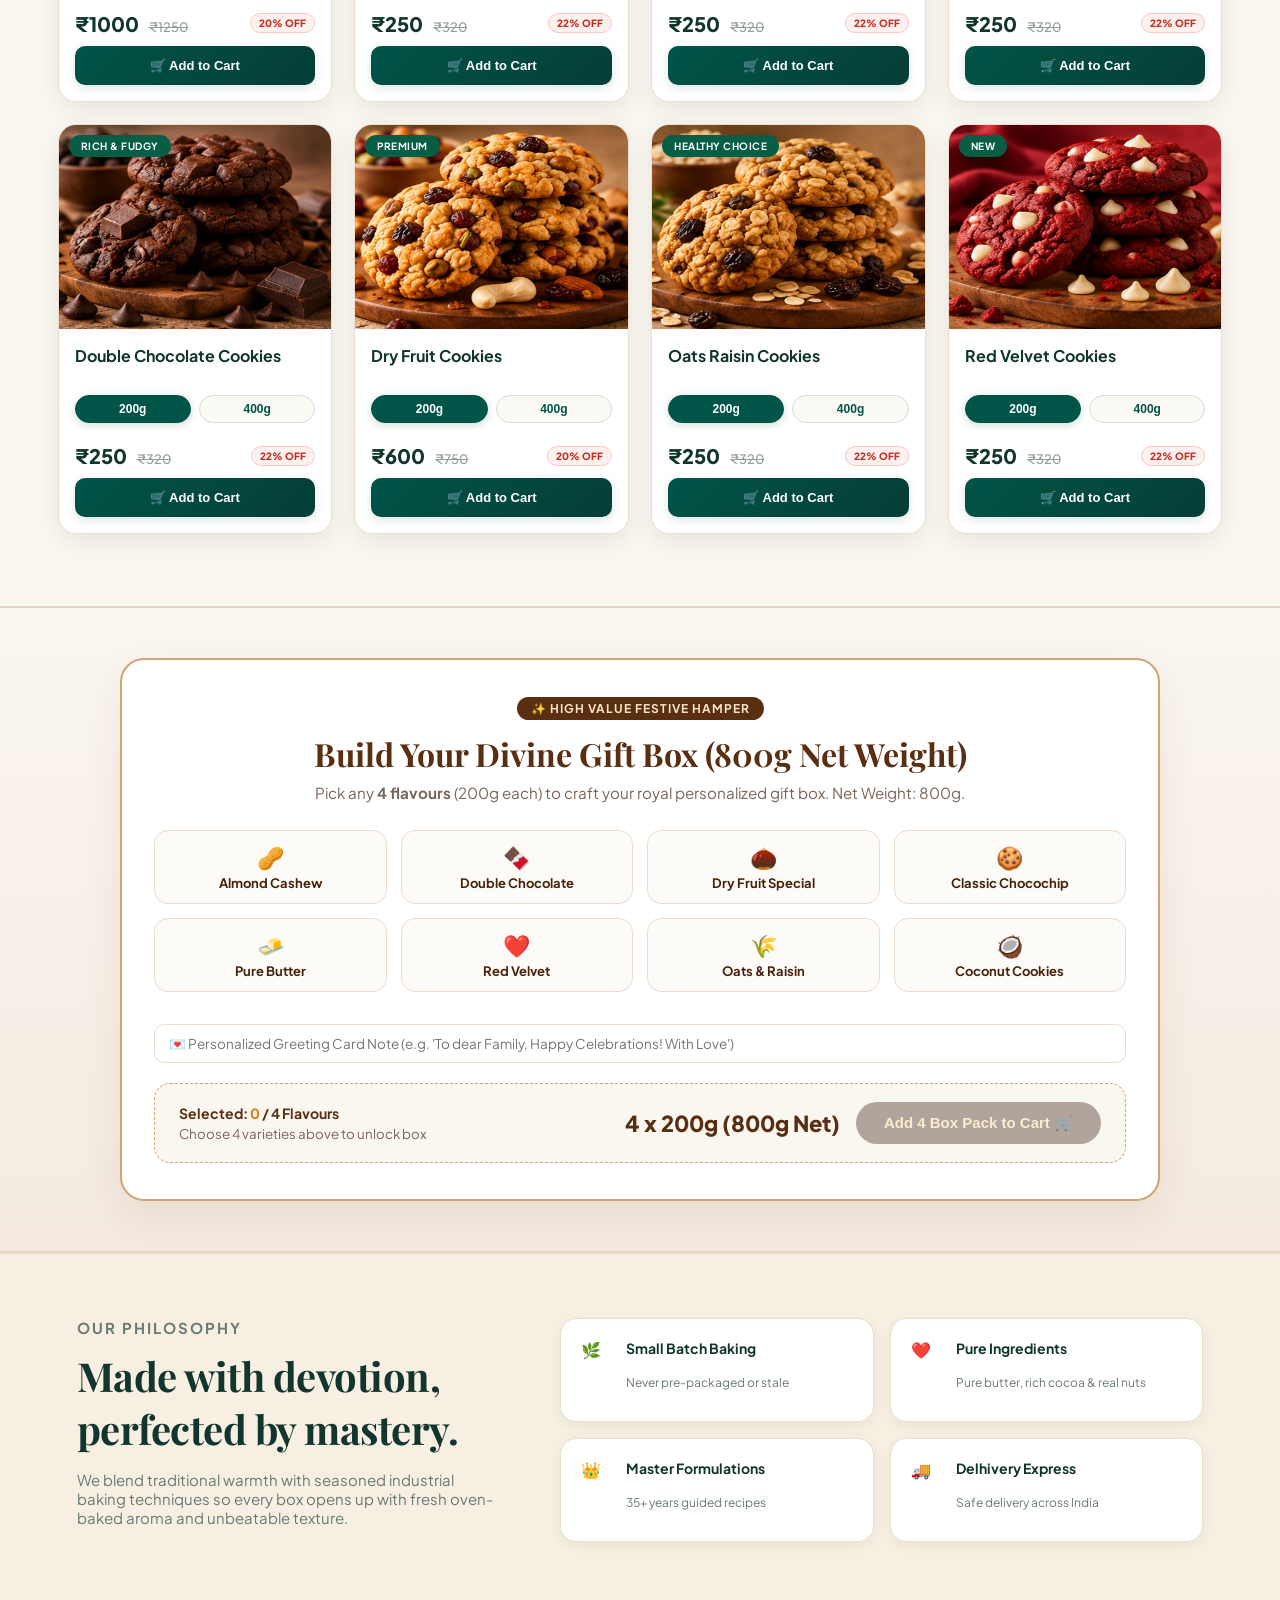
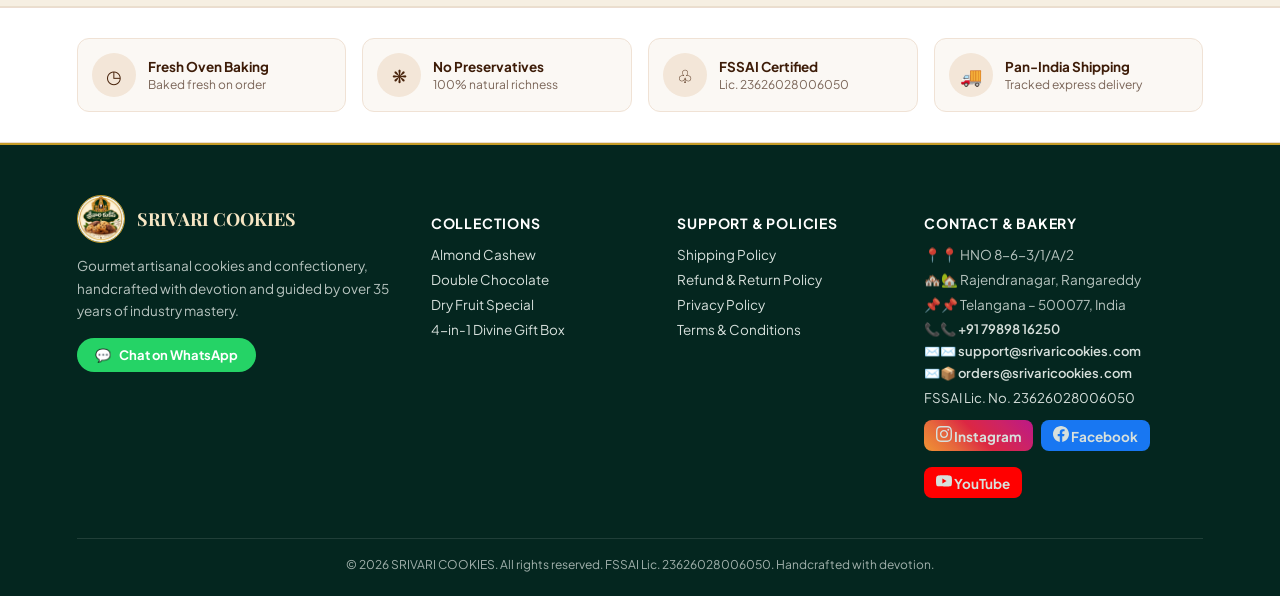
==== commit faeaee33: "Update index.html" ====
--- a/index.html
+++ b/index.html
@@ -772,7 +772,7 @@
     <div style="flex: 1; min-width: 260px;">
       <span style="background: #5a2e10; color: #faedcd; font-size: 11px; font-weight: 700; letter-spacing: 1px; padding: 3px 10px; border-radius: 20px; display: inline-block; margin-bottom: 6px;">MASTER BAKERY GUIDANCE</span>
       <h3 style="margin: 0 0 6px; color: #5a2e10; font-family: 'Playfair Display', serif; font-size: 1.25rem;">Guided by 35+ Years of Confectionery Mastery</h3>
-      <p style="margin: 0; color: #4a3525; font-size: 0.92rem; line-height: 1.6;">Every batch of <b>SRIVARI COOKIES</b> is crafted under the direct mentorship of a senior confectionery specialist with more than <b>35 years of commercial industry expertise</b>. FSSAI Lic. 23626028006050[cite: 3].</p>
+      <p style="margin: 0; color: #4a3525; font-size: 0.92rem; line-height: 1.6;">Every batch of <b>SRIVARI COOKIES</b> is crafted under the direct mentorship of a senior confectionery specialist with more than <b>35 years of commercial industry expertise</b>. FSSAI Lic. 23626028006050.</p>
     </div>
   </div>
 </div>
@@ -901,7 +901,7 @@
   </div>
   <div class="benefit">
     <span class="benefitIcon">♧</span>
-    <div><b>FSSAI Certified</b><small>Lic. 23626028006050[cite: 3]</small></div>
+    <div><b>FSSAI Certified</b><small>Lic. 23626028006050</small></div>
   </div>
   <div class="benefit">
     <span class="benefitIcon">🚚</span>
@@ -936,13 +936,13 @@
   </div>
   <div class="footerColumn footerContact">
     <h4>CONTACT & BAKERY</h4>
-    <p>HNO 8-6-3/1/A/2[cite: 3]</p>
-    <p>Rajendranagar, Rangareddy[cite: 3]</p>
-    <p>Telangana – 500077, India[cite: 3]</p>
+    <p>📍 HNO 8-6-3/1/A/2</p>
+    <p>🏡 Rajendranagar, Rangareddy</p>
+    <p>📌 Telangana – 500077, India</p>
     <a href="tel:+917989816250" class="contact-link">📞 +91 79898 16250</a>
     <a href="mailto:support@srivaricookies.com" class="contact-link">✉️ support@srivaricookies.com</a>
     <a href="mailto:orders@srivaricookies.com" class="contact-link">📦 orders@srivaricookies.com</a>
-    <small style="display:block;margin-top:8px;color:#a4beba;">FSSAI Lic. No. 23626028006050[cite: 3]</small>
+    <small style="display:block;margin-top:8px;color:#a4beba;">FSSAI Lic. No. 23626028006050</small>
 
     <div class="footerSocials">
       <a href="https://www.instagram.com/srivaricookies.official" target="_blank" rel="noopener noreferrer" class="socialIconLink ig" title="Instagram">
@@ -968,7 +968,7 @@
     </div>
   </div>
   <div class="copy">
-    © 2026 SRIVARI COOKIES. All rights reserved. FSSAI Lic. 23626028006050[cite: 3]. Handcrafted with devotion.
+    © 2026 SRIVARI COOKIES. All rights reserved. FSSAI Lic. 23626028006050. Handcrafted with devotion.
   </div>
 </footer>
 
@@ -1046,7 +1046,7 @@
             <div style="margin-top:4px;"><b>Allergen Info:</b> Contains Wheat (Gluten), Milk (Dairy). Manufactured in a facility that processes tree nuts.</div>
             <div style="margin-top:4px;"><b>Net Weight:</b> <span id="modalNetWtText">200g (Customizable)</span></div>
             <div style="margin-top:4px;"><b>Shelf Life & Storage:</b> 30 Days from manufacture. Store in a cool, dry place in an airtight container.</div>
-            <div style="margin-top:4px; color:#5a2e10; font-weight:700;"><b>FSSAI Lic. No:</b> 23626028006050[cite: 3]</div>
+            <div style="margin-top:4px; color:#5a2e10; font-weight:700;"><b>FSSAI Lic. No:</b> 23626028006050</div>
           </div>
 
           <!-- DYNAMIC CUSTOM WEIGHT SELECTOR (GRAMS & KILOGRAMS DUAL INPUT) -->
@@ -1407,7 +1407,6 @@
     } else {
       currentModalSelectedWeight = Math.round(val);
     }
-    // Uncheck quick pills when custom value is typed
     document.querySelectorAll('.weight-pill-btn').forEach(b => b.classList.remove('active'));
   } else {
     currentModalSelectedWeight = 200;
@@ -1425,7 +1424,6 @@
   const priceFn = (typeof window.priceFor === 'function') ? window.priceFor : ((p, w) => Math.round((Number(p.price200 || 250) / 200) * w));
   const calcPrice = priceFn(prod, currentModalSelectedWeight);
 
-  // Format weight display (e.g. 1.5kg or 250g)
   let weightDisplay = '';
   if (currentModalSelectedWeight >= 1000) {
     const kgVal = (currentModalSelectedWeight / 1000).toFixed(2).replace(/\.?0+$/, '');
@@ -1485,7 +1483,6 @@
     return;
   }
 
-  // Calculate real average rating
   const avgRating = (reviews.reduce((sum, r) => sum + (Number(r.stars) || 5), 0) / reviews.length).toFixed(1);
   if (titleEl) {
     titleEl.textContent = `Customer Reviews (${avgRating}/5 ★ • ${reviews.length} Verified)`;
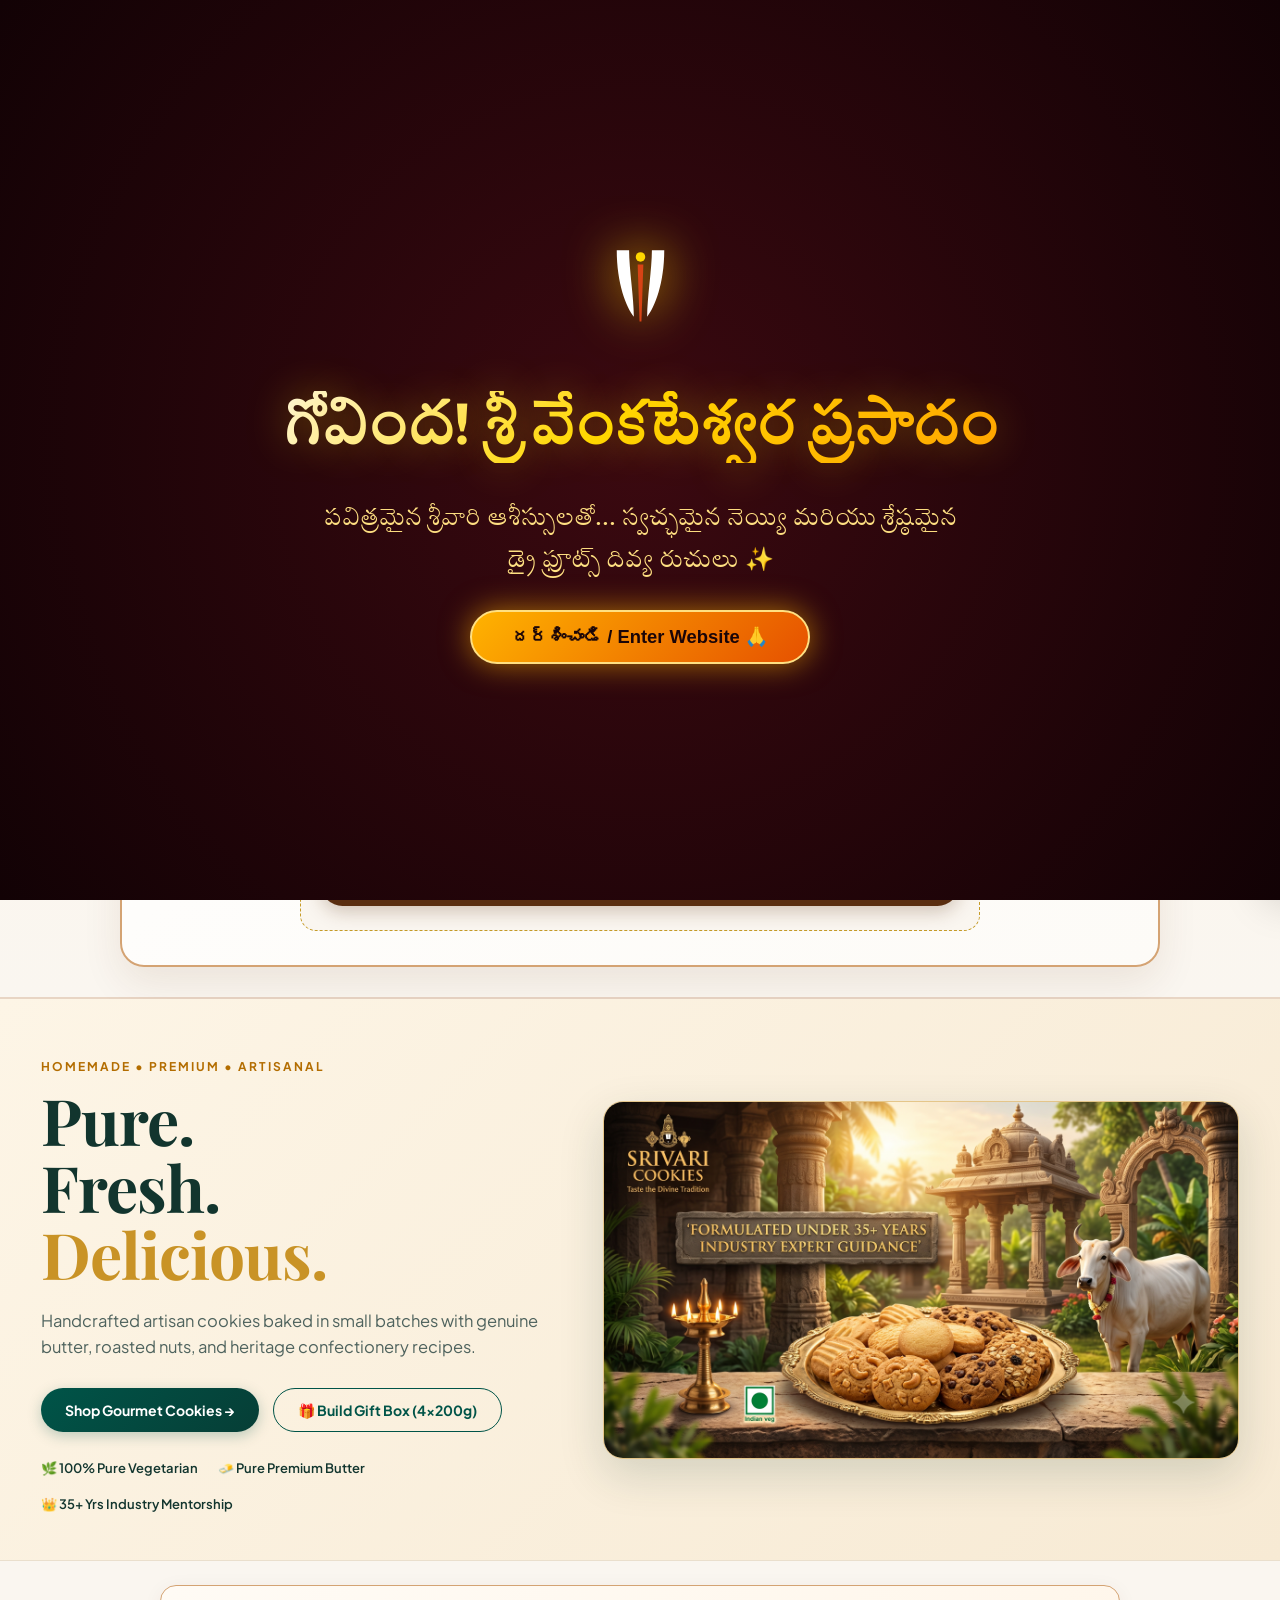
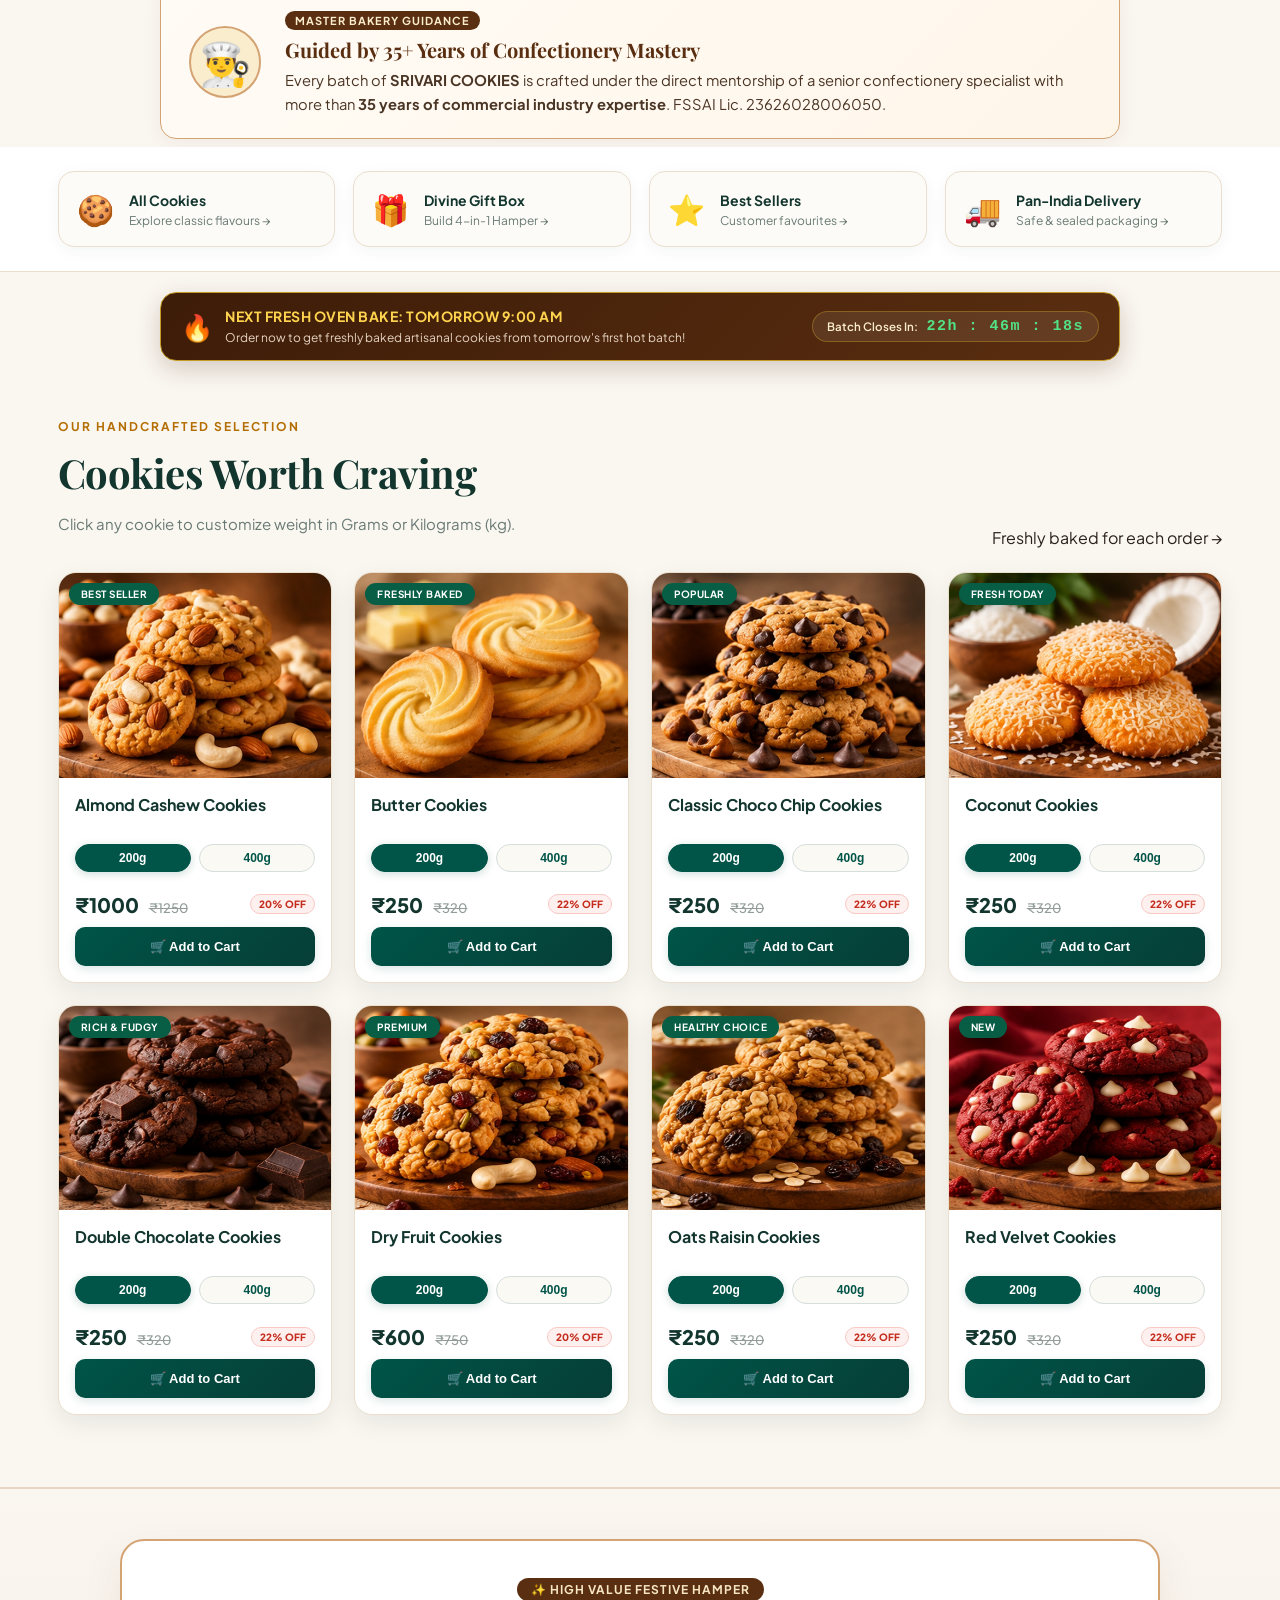
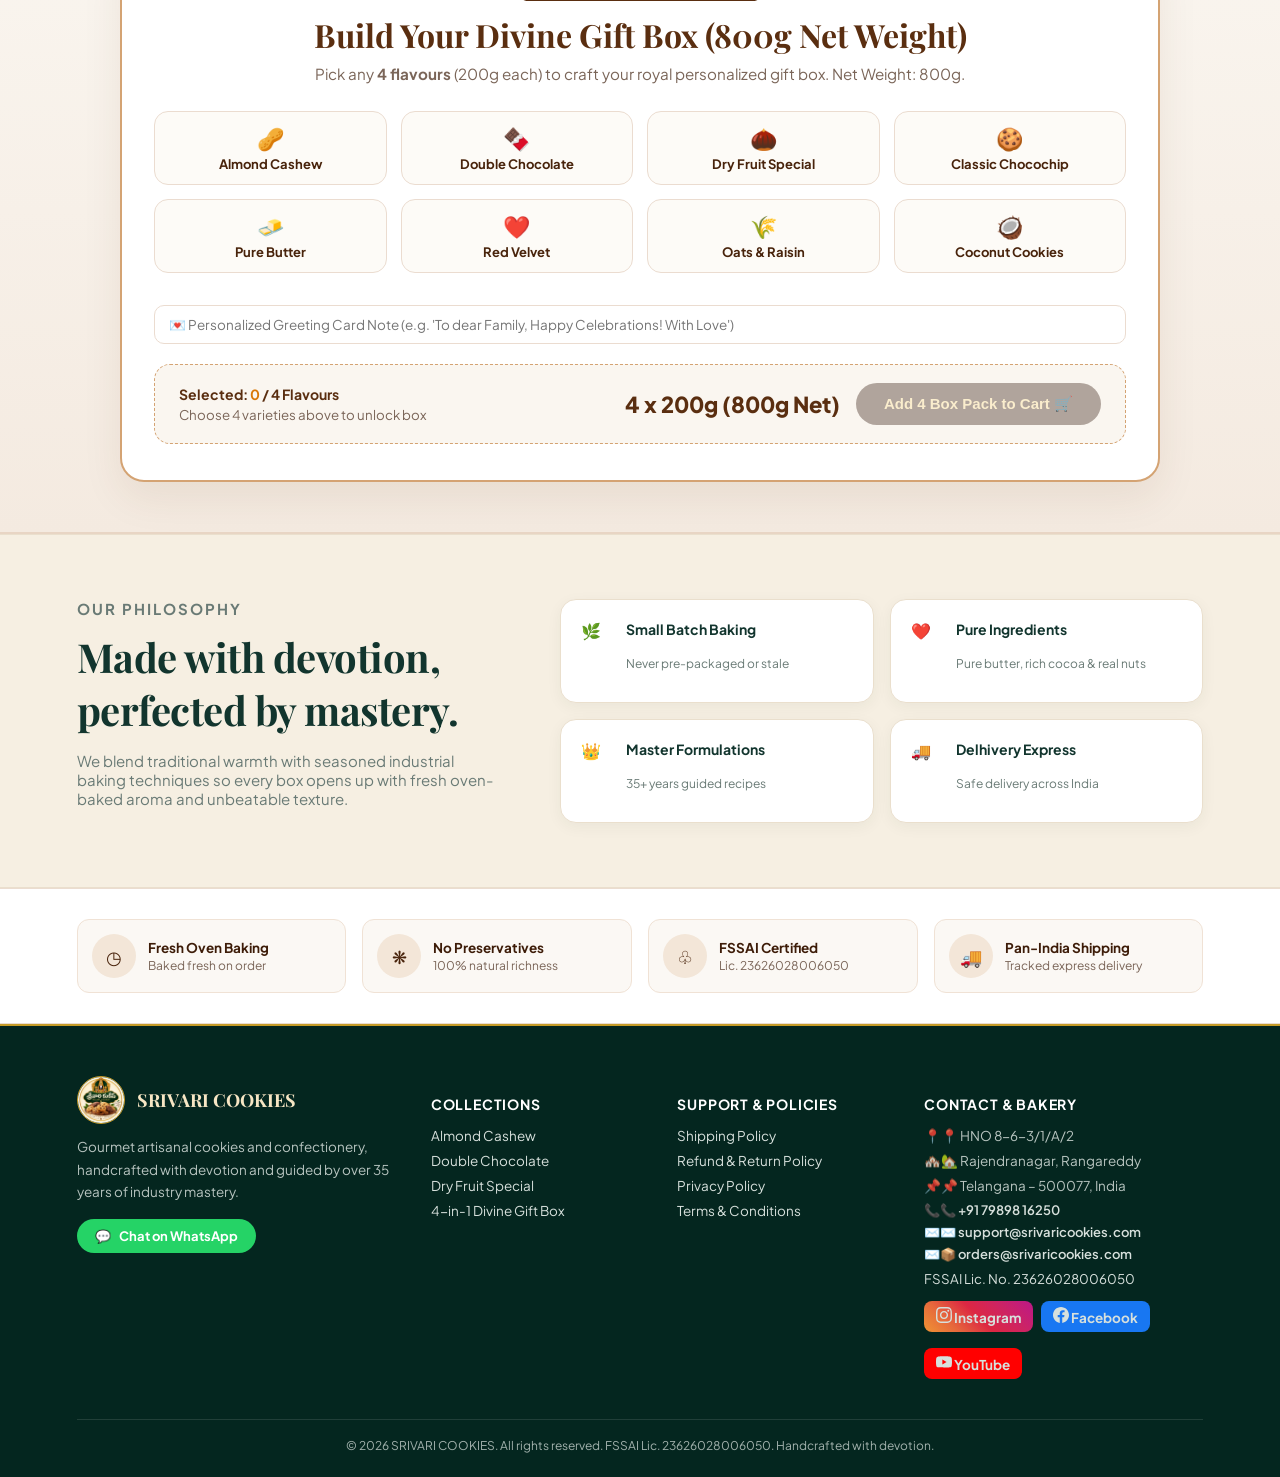
==== commit ff169a82: "Update index.html" ====
--- a/index.html
+++ b/index.html
@@ -9,7 +9,7 @@
 <meta name="theme-color" content="#5a2e10">
 <link rel="preconnect" href="https://fonts.googleapis.com">
 <link rel="preconnect" href="https://fonts.gstatic.com" crossorigin>
-<link href="https://fonts.googleapis.com/css2?family=Plus+Jakarta+Sans:wght@400;500;600;700;800&family=Playfair+Display:ital,wght@0,600;0,700;0,800;1,600&display=swap" rel="stylesheet">
+<link href="https://fonts.googleapis.com/css2?family=Plus+Jakarta+Sans:wght@400;500;600;700;800&family=Playfair+Display:ital,wght@0,600;0,700;0,800;1,600&family=Cinzel:wght@700;800&family=Tiro+Telugu:ital@0;1&display=swap" rel="stylesheet">
 <link rel="stylesheet" href="styles.css">
 <style>
 * { box-sizing: border-box; }
@@ -21,6 +21,205 @@
   font-family: 'Plus Jakarta Sans', sans-serif;
   margin: 0;
   padding: 0;
+}
+
+/* 🕉️ FULL SCREEN DIVINE PRASADAM SPLASH SCREEN */
+#divine-splash-screen {
+  position: fixed;
+  inset: 0;
+  background: radial-gradient(circle at center, #3B0910 0%, #120205 100%);
+  z-index: 999999;
+  display: flex;
+  flex-direction: column;
+  align-items: center;
+  justify-content: center;
+  text-align: center;
+  padding: 24px;
+  transition: opacity 0.7s ease, visibility 0.7s ease;
+}
+#divine-splash-screen.splash-closed {
+  opacity: 0;
+  visibility: hidden;
+  pointer-events: none;
+}
+.divine-namam-icon {
+  width: 95px;
+  height: 95px;
+  margin-bottom: 22px;
+  filter: drop-shadow(0 0 25px rgba(255, 215, 0, 0.9));
+  animation: divineGlowAnim 2.5s infinite alternate ease-in-out;
+}
+@keyframes divineGlowAnim {
+  0% { transform: scale(0.96); filter: drop-shadow(0 0 15px rgba(255, 215, 0, 0.6)); }
+  100% { transform: scale(1.06); filter: drop-shadow(0 0 35px rgba(255, 215, 0, 1)); }
+}
+.divine-main-title {
+  font-family: 'Cinzel', 'Tiro Telugu', serif;
+  font-size: clamp(2.2rem, 5.5vw, 3.6rem);
+  font-weight: 800;
+  background: linear-gradient(135deg, #FFF9E6 0%, #FFD700 45%, #FFA000 100%);
+  -webkit-background-clip: text;
+  -webkit-text-fill-color: transparent;
+  text-shadow: 0 0 40px rgba(255, 215, 0, 0.4);
+  margin-bottom: 12px;
+  line-height: 1.25;
+}
+.divine-sub-title {
+  font-family: 'Tiro Telugu', 'Plus Jakarta Sans', sans-serif;
+  font-size: clamp(1.1rem, 2.5vw, 1.45rem);
+  color: #FFE082;
+  margin-bottom: 28px;
+  font-weight: 500;
+  max-width: 650px;
+}
+.divine-enter-btn {
+  background: linear-gradient(135deg, #FFB300 0%, #E65100 100%);
+  color: #1A0508;
+  border: 2px solid #FFE082;
+  padding: 14px 40px;
+  font-size: 1.15rem;
+  font-weight: 800;
+  border-radius: 40px;
+  cursor: pointer;
+  box-shadow: 0 0 30px rgba(255, 179, 0, 0.6);
+  transition: transform 0.25s, box-shadow 0.25s;
+}
+.divine-enter-btn:hover {
+  transform: scale(1.05);
+  box-shadow: 0 0 45px rgba(255, 179, 0, 0.9);
+}
+
+/* 🪔 DIWALI LAUNCH & WAITLIST FEEDBACK SECTION */
+.diwali-launch-section {
+  padding: 40px 6% 30px;
+  background: linear-gradient(180deg, #fff7ea 0%, #faf6f0 100%);
+  border-bottom: 2px solid #e8d5c4;
+}
+.diwali-card {
+  max-width: 1040px;
+  margin: 0 auto;
+  background: linear-gradient(145deg, #ffffff 0%, #fdfbf7 100%);
+  border: 2px solid #d4a373;
+  border-radius: 24px;
+  padding: 34px 28px;
+  box-shadow: 0 16px 40px rgba(90,46,16,0.09);
+  text-align: center;
+}
+.diwali-badge {
+  background: linear-gradient(90deg, #d97706, #b45309);
+  color: #ffffff;
+  padding: 6px 20px;
+  border-radius: 30px;
+  font-size: 13px;
+  font-weight: 800;
+  letter-spacing: 0.8px;
+  display: inline-block;
+  margin-bottom: 14px;
+}
+.diwali-card h2 {
+  font-family: 'Playfair Display', 'Tiro Telugu', serif;
+  color: #5a2e10;
+  font-size: clamp(1.8rem, 3.5vw, 2.5rem);
+  margin: 0 0 12px;
+}
+.diwali-card p.lead {
+  color: #6d5345;
+  font-size: 1.05rem;
+  max-width: 780px;
+  margin: 0 auto 24px;
+  line-height: 1.6;
+}
+.diwali-perks-grid {
+  display: grid;
+  grid-template-columns: repeat(3, 1fr);
+  gap: 16px;
+  margin-bottom: 28px;
+  text-align: left;
+}
+.diwali-perk {
+  background: #fff8eb;
+  border: 1.5px solid #ebdcd0;
+  border-radius: 14px;
+  padding: 16px;
+}
+.diwali-perk b {
+  display: block;
+  color: #5a2e10;
+  font-size: 14px;
+  margin-bottom: 4px;
+}
+.diwali-perk small {
+  color: #7a6558;
+  font-size: 12.5px;
+  line-height: 1.45;
+  display: block;
+}
+.waitlist-form-wrap {
+  background: #faf6f0;
+  border: 1.5px dashed #c59b27;
+  border-radius: 16px;
+  padding: 24px 20px;
+  max-width: 680px;
+  margin: 0 auto;
+  text-align: left;
+}
+.waitlist-form-wrap h3 {
+  margin: 0 0 6px;
+  color: #5a2e10;
+  font-size: 1.25rem;
+}
+.waitlist-form-wrap p {
+  margin: 0 0 16px;
+  font-size: 13px;
+  color: #6d5345;
+}
+.waitlist-inputs-grid {
+  display: grid;
+  grid-template-columns: 1fr 1fr;
+  gap: 12px;
+  margin-bottom: 12px;
+}
+.waitlist-inputs-grid input, .waitlist-form-wrap textarea {
+  width: 100%;
+  padding: 10px 14px;
+  border: 1.5px solid #d4a373;
+  border-radius: 10px;
+  font-family: inherit;
+  font-size: 13.5px;
+  background: #ffffff;
+  outline: none;
+}
+.waitlist-submit-btn {
+  width: 100%;
+  background: #5a2e10;
+  color: #faedcd;
+  border: none;
+  padding: 13px;
+  border-radius: 30px;
+  font-size: 14.5px;
+  font-weight: 800;
+  cursor: pointer;
+  box-shadow: 0 6px 18px rgba(90,46,16,0.25);
+  transition: transform 0.2s;
+}
+.waitlist-submit-btn:hover {
+  transform: translateY(-2px);
+}
+.waitlist-success {
+  display: none;
+  padding: 14px;
+  background: #e8f5e9;
+  border: 1.5px solid #4caf50;
+  border-radius: 10px;
+  color: #1b5e20;
+  font-size: 13.5px;
+  font-weight: 700;
+  text-align: center;
+}
+
+@media(max-width: 768px) {
+  .diwali-perks-grid { grid-template-columns: 1fr; }
+  .waitlist-inputs-grid { grid-template-columns: 1fr; }
 }
 
 /* TOPBAR */
@@ -715,6 +914,19 @@
 </head>
 <body>
 
+<!-- 🕉️ FULL SCREEN DIVINE PRASADAM WELCOME SPLASH SCREEN -->
+<div id="divine-splash-screen" role="dialog" aria-modal="true" aria-label="Divine Welcome">
+  <svg class="divine-namam-icon" viewBox="0 0 100 100" fill="none" xmlns="http://www.w3.org/2000/svg">
+    <path d="M25 15 C25 50, 35 75, 43 85 C43 65, 38 35, 38 15 Z" fill="#FFFFFF" />
+    <path d="M75 15 C75 50, 65 75, 57 85 C57 65, 62 35, 62 15 Z" fill="#FFFFFF" />
+    <path d="M47 30 L53 30 L51 90 L49 90 Z" fill="#D84315" />
+    <circle cx="50" cy="22" r="5" fill="#FFD700" />
+  </svg>
+  <h1 class="divine-main-title">గోవింద! శ్రీ వేంకటేశ్వర ప్రసాదం</h1>
+  <p class="divine-sub-title">పవిత్రమైన శ్రీవారి ఆశీస్సులతో... స్వచ్ఛమైన నెయ్యి మరియు శ్రేష్ఠమైన డ్రై ఫ్రూట్స్ దివ్య రుచులు ✨</p>
+  <button class="divine-enter-btn" onclick="dismissDivineSplash()">దర్శించండి / Enter Website 🙏</button>
+</div>
+
 <div class="topbar">
   <span><b style="color:#ffd54f;">🎖️ 35+ Years Master Confectionery Mentorship</b></span>
   <span style="color:#52e185;font-weight:bold;">● 100% Pure Vegetarian</span>
@@ -742,6 +954,53 @@
   <button class="cartBtn" id="openCart" aria-label="Open cart">🛒 <span id="cartCount">0</span></button>
   <a class="orderBtn" href="#shop">Order Now</a>
 </header>
+
+<!-- 🪔 DIWALI LAUNCH & WAITLIST/FEEDBACK SPECIAL OFFERS SECTION -->
+<section class="diwali-launch-section" id="diwali-launch">
+  <div class="diwali-card">
+    <span class="diwali-badge">🪔 దీపావళి పర్వదిన శుభాకాంక్షలు 🪔</span>
+    <h2>మన SRIVARI COOKIES వెబ్‌సైట్ త్వరలోనే ప్రారంభం కాబోతోంది!</h2>
+    <p class="lead">
+      శ్రీ వెంకటేశ్వర స్వామి దివ్య ప్రసాద పవిత్రతతో, 100% ప్యూర్ బటర్ మరియు తాజా డ్రై ఫ్రూట్స్‌తో మీకోసం ప్రత్యేకంగా తయారుచేస్తున్నాము. మా కుకీస్ కోసం ఎదురుచూస్తున్న ప్రియమైన కస్టమర్ల కోసం ఈ ప్రత్యేక అవకాశం!
+    </p>
+
+    <div class="diwali-perks-grid">
+      <div class="diwali-perk">
+        <b>🎁 Special Launch Pack</b>
+        <small>వెబ్‌సైట్ లాంచ్ కాగానే ముందస్తుగా రిజిస్టర్ చేసుకున్న వారికోసం ఎక్స్‌క్లూజివ్ స్పెషల్ ప్యాక్ అందించబడుతుంది.</small>
+      </div>
+      <div class="diwali-perk">
+        <b>🏷️ Special Discounts & Coupons</b>
+        <small>ఫీడ్‌బ్యాక్ / రిక్వెస్ట్ ఇచ్చిన కస్టమర్ల మొబైల్‌కు లాంచ్ రోజున భారీ డిస్కౌంట్ కూపన్ కోడ్‌లు పంపుతాము.</small>
+      </div>
+      <div class="diwali-perk">
+        <b>🍪 Fresh Artisanal Quality</b>
+        <small>35+ ఏళ్ల కాన్ఫెక్షనరీ అనుభవంతో ప్రతి ఆర్డర్‌కు తాజాగా ఓవెన్ నుండి బేక్ చేసి హోమ్ డెలివరీ చేస్తాము.</small>
+      </div>
+    </div>
+
+    <!-- WAITLIST & FEEDBACK FORM -->
+    <div class="waitlist-form-wrap">
+      <h3>📢 మీ రిక్వెస్ట్ & ఫీడ్‌బ్యాక్ తెలియజేయండి</h3>
+      <p>మీరు మా కుకీస్ కోసం వేచి చూస్తున్నట్లయితే వివరాలు నమోదు చేసుకోండి. లాంచ్ అవ్వగానే స్పెషల్ కూపన్ అందుతుంది:</p>
+
+      <form id="diwaliFeedbackForm" onsubmit="handleWaitlistSubmit(event)">
+        <div class="waitlist-inputs-grid">
+          <input type="text" id="wlName" required placeholder="మీ పూర్తి పేరు (Full Name) *">
+          <input type="tel" id="wlPhone" required pattern="[0-9+ ]{10,15}" placeholder="మొబైల్ / WhatsApp నంబర్ *">
+        </div>
+        <div style="margin-bottom:12px;">
+          <textarea id="wlMsg" rows="2" placeholder="మీకు ఏ రకం కుకీస్ ఇష్టం? మీ అమూల్యమైన సలహా లేదా ఫీడ్‌బ్యాక్ ఇక్కడ రాయండి..."></textarea>
+        </div>
+        <button type="submit" class="waitlist-submit-btn">రిజిస్టర్ చేసుకోండి & స్పెషల్ కూపన్ పొందండి 🎟️</button>
+      </form>
+
+      <div class="waitlist-success" id="wlSuccess">
+        🙏 ధన్యవాదాలు! మీ వివరాలు రికార్డ్ అయ్యాయి. వెబ్‌సైట్ లాంచ్ అవ్వగానే మీ WhatsApp నంబర్‌కు స్పెషల్ డిస్కౌంట్ కూపన్ మరియు ఎక్స్‌క్లూజివ్ స్పెషల్ ప్యాక్ వివరాలు పంపుతాము! ✨
+      </div>
+    </div>
+  </div>
+</section>
 
 <section class="hero" id="home">
   <div class="heroCopy">
@@ -947,7 +1206,7 @@
     <div class="footerSocials">
       <a href="https://www.instagram.com/srivaricookies.official" target="_blank" rel="noopener noreferrer" class="socialIconLink ig" title="Instagram">
         <svg viewBox="0 0 24 24" width="16" height="16" fill="currentColor">
-          <path d="M12 2.163c3.204 0 3.584.012 4.85.07 3.252.148 4.771 1.691 4.919 4.919.058 1.265.069 1.645.069 4.849 0 3.205-.012 3.584-.069 4.849-.149 3.225-1.664 4.771-4.919 4.919-1.266.058-1.644.07-4.85.07-3.204 0-3.584-.012-4.849-.07-3.26-.149-4.771-1.699-4.919-4.92-.058-1.265-.07-1.644-.07-4.849 0-3.204.013-3.583.07-4.849.149-3.227 1.664-4.771 4.919-4.919 1.266-.057 1.645-.069 4.849-.069zm0-2.163c-3.259 0-3.667.014-4.947.072-4.358.2-6.78 2.618-6.98 6.98-.059 1.281-.073 1.689-.073 4.948 0 3.259.014 3.668.072 4.948.2 4.358 2.618 6.78 6.98 6.98 1.281.058 1.689.072 4.948.072 3.259 0 3.668-.014 4.948-.072 4.354-.2 6.782-2.618 6.979-6.98.059-1.28.073-1.689.073-4.948 0-3.259-.014-3.667-.072-4.947-.196-4.354-2.617-6.78-6.979-6.98-1.281-.059-1.69-.073-4.949-.073zm0 5.838c-3.403 0-6.162 2.759-6.162 6.162s2.759 6.163 6.162 6.163 6.162-2.759 6.162-6.163c0-3.403-2.759-6.162-6.162-6.162zm0 10.162c-2.209 0-4-1.79-4-4 0-2.209 1.791-4 4-4s4 1.791 4 4c0 2.21-1.791 4-4 4zm6.406-11.845c-.796 0-1.441.645-1.441 1.44s.645 1.44 1.441 1.44c.795 0 1.439-.645 1.439-1.44s-.644-1.44-1.439-1.44z"/>
+          <path d="M12 2.163c3.204 0 3.584.012 4.85.07 3.252.148 4.771 1.691 4.919 4.919.058 1.265.069 1.645.069 4.849 0 3.205-.012 3.584-.069 4.849-.149 3.225-1.664 4.771-4.919 4.919-1.266.058-1.644.07-4.85.07-3.204 0-3.584-.012-4.849-.07-3.26-.149-4.771-1.699-4.919-4.92-.058-1.265-.07-1.644-.07-4.849 0-3.204.013-3.583.07-4.849.149-3.227 1.664-4.771 4.919-4.919 1.266-.057 1.645-.069 4.849-.069zm0-2.163c-3.259 0-3.667.014-4.947.072-4.358.2-6.78 2.618-6.98 6.98-.059 1.281-.073 1.689-.073 4.948 0 3.259.014 3.668.072 4.948.2 4.358 2.618 6.78 6.98 6.98 1.281.058 1.689.072 4.948.072 3.259 0 3.668-.014 4.948-.072 4.354-.2 6.782-2.618 6.979-6.98.059-1.28.073-1.689-.073-4.948 0-3.259-.014-3.667-.072-4.947-.196-4.354-2.617-6.78-6.979-6.98-1.281-.059-1.69-.073-4.949-.073zm0 5.838c-3.403 0-6.162 2.759-6.162 6.162s2.759 6.163 6.162 6.163 6.162-2.759 6.162-6.163c0-3.403-2.759-6.162-6.162-6.162zm0 10.162c-2.209 0-4-1.79-4-4 0-2.209 1.791-4 4-4s4 1.791 4 4c0 2.21-1.791 4-4 4zm6.406-11.845c-.796 0-1.441.645-1.441 1.44s.645 1.44 1.441 1.44c.795 0 1.439-.645 1.439-1.44s-.644-1.44-1.439-1.44z"/>
         </svg>
         <span>Instagram</span>
       </a>
@@ -1169,6 +1428,40 @@
 <script src="app.js"></script>
 
 <script>
+/* 🕉️ DISMISS SPLASH LOGIC */
+function dismissDivineSplash() {
+  const splash = document.getElementById('divine-splash-screen');
+  if (splash) {
+    splash.classList.add('splash-closed');
+  }
+}
+
+/* 🪔 DIWALI WAITLIST & FEEDBACK SUBMISSION */
+function handleWaitlistSubmit(e) {
+  e.preventDefault();
+  const name = document.getElementById('wlName').value.trim();
+  const phone = document.getElementById('wlPhone').value.trim();
+  const msg = document.getElementById('wlMsg').value.trim();
+
+  if (!name || !phone) {
+    alert("Dayachesi mee Peru mariyu Mobile Number ivvandi!");
+    return;
+  }
+
+  const entries = JSON.parse(localStorage.getItem('srivari_diwali_waitlist') || '[]');
+  entries.unshift({
+    name,
+    phone,
+    feedback: msg,
+    timestamp: new Date().toISOString(),
+    source: 'Diwali Launch Waitlist'
+  });
+  localStorage.setItem('srivari_diwali_waitlist', JSON.stringify(entries));
+
+  document.getElementById('diwaliFeedbackForm').style.display = 'none';
+  document.getElementById('wlSuccess').style.display = 'block';
+}
+
 let selectedFlavors = [];
 let currentModalProdId = '';
 let currentModalSelectedWeight = 200;
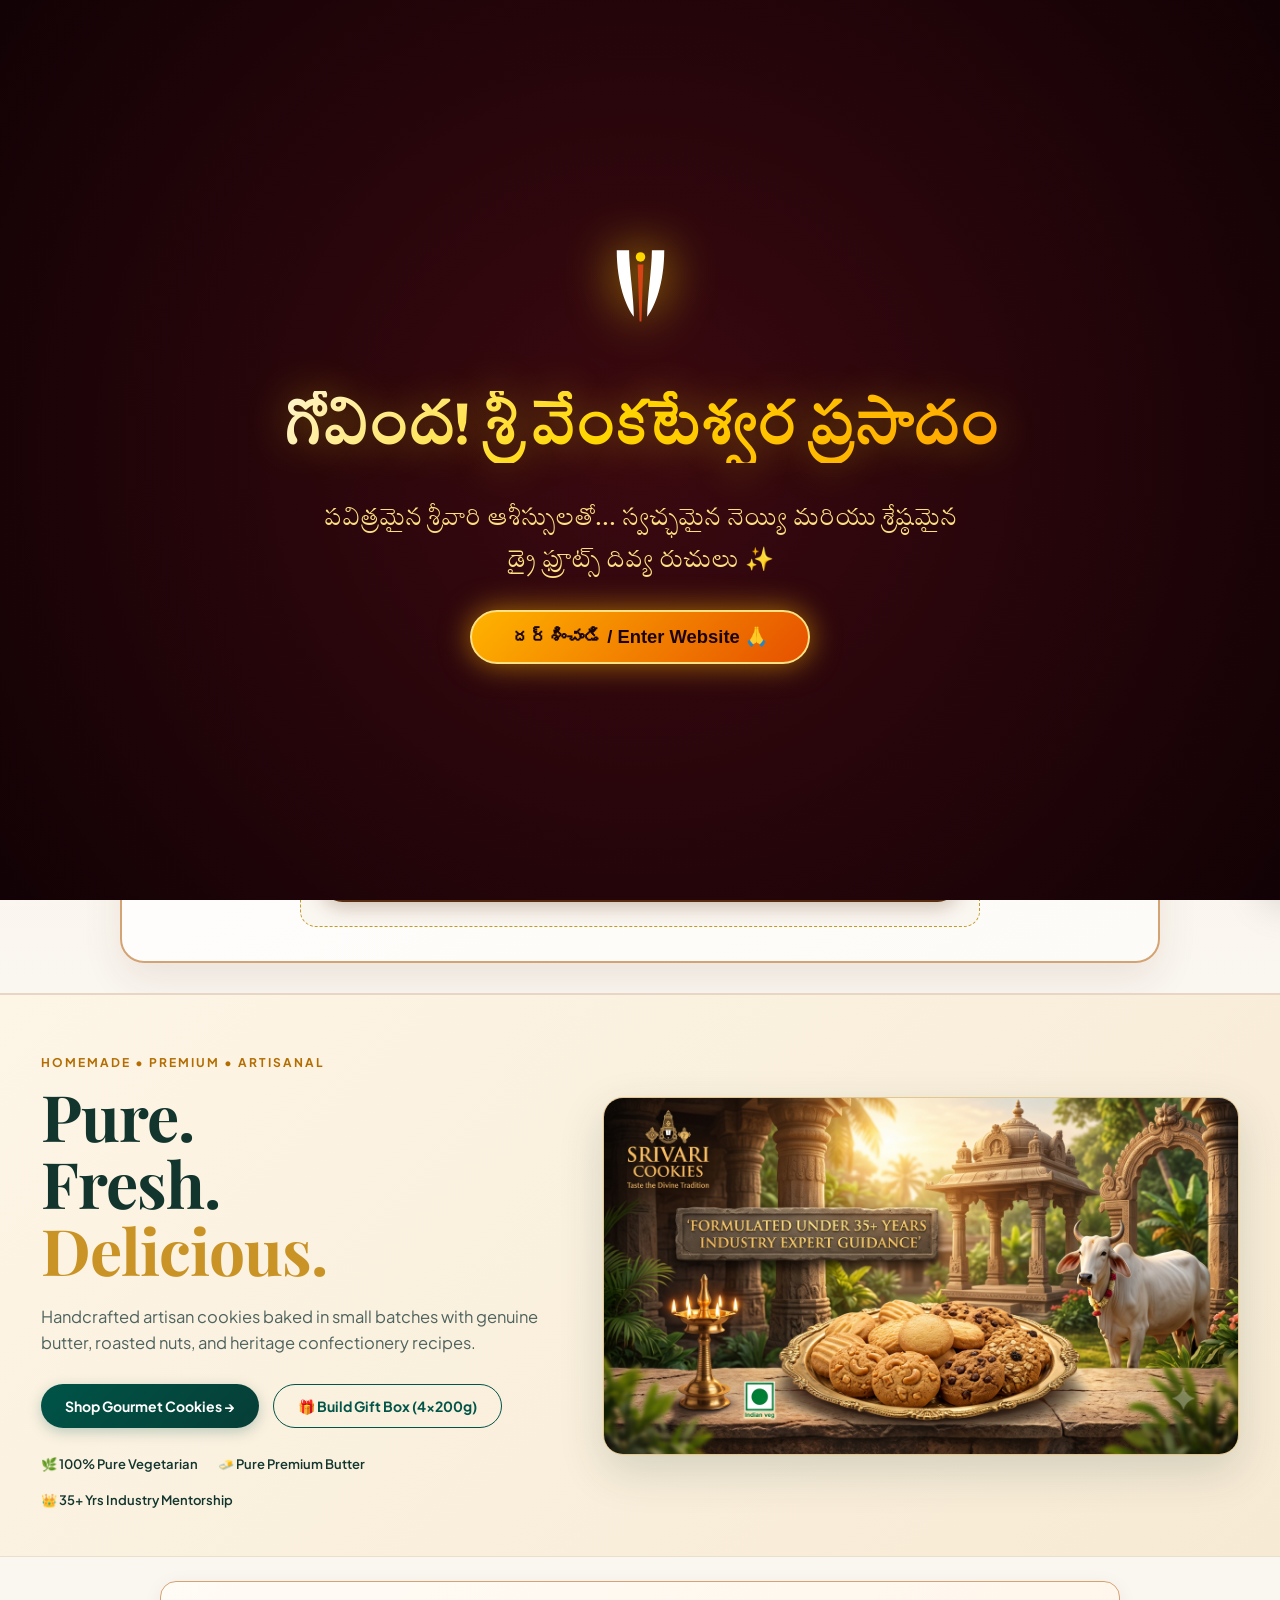
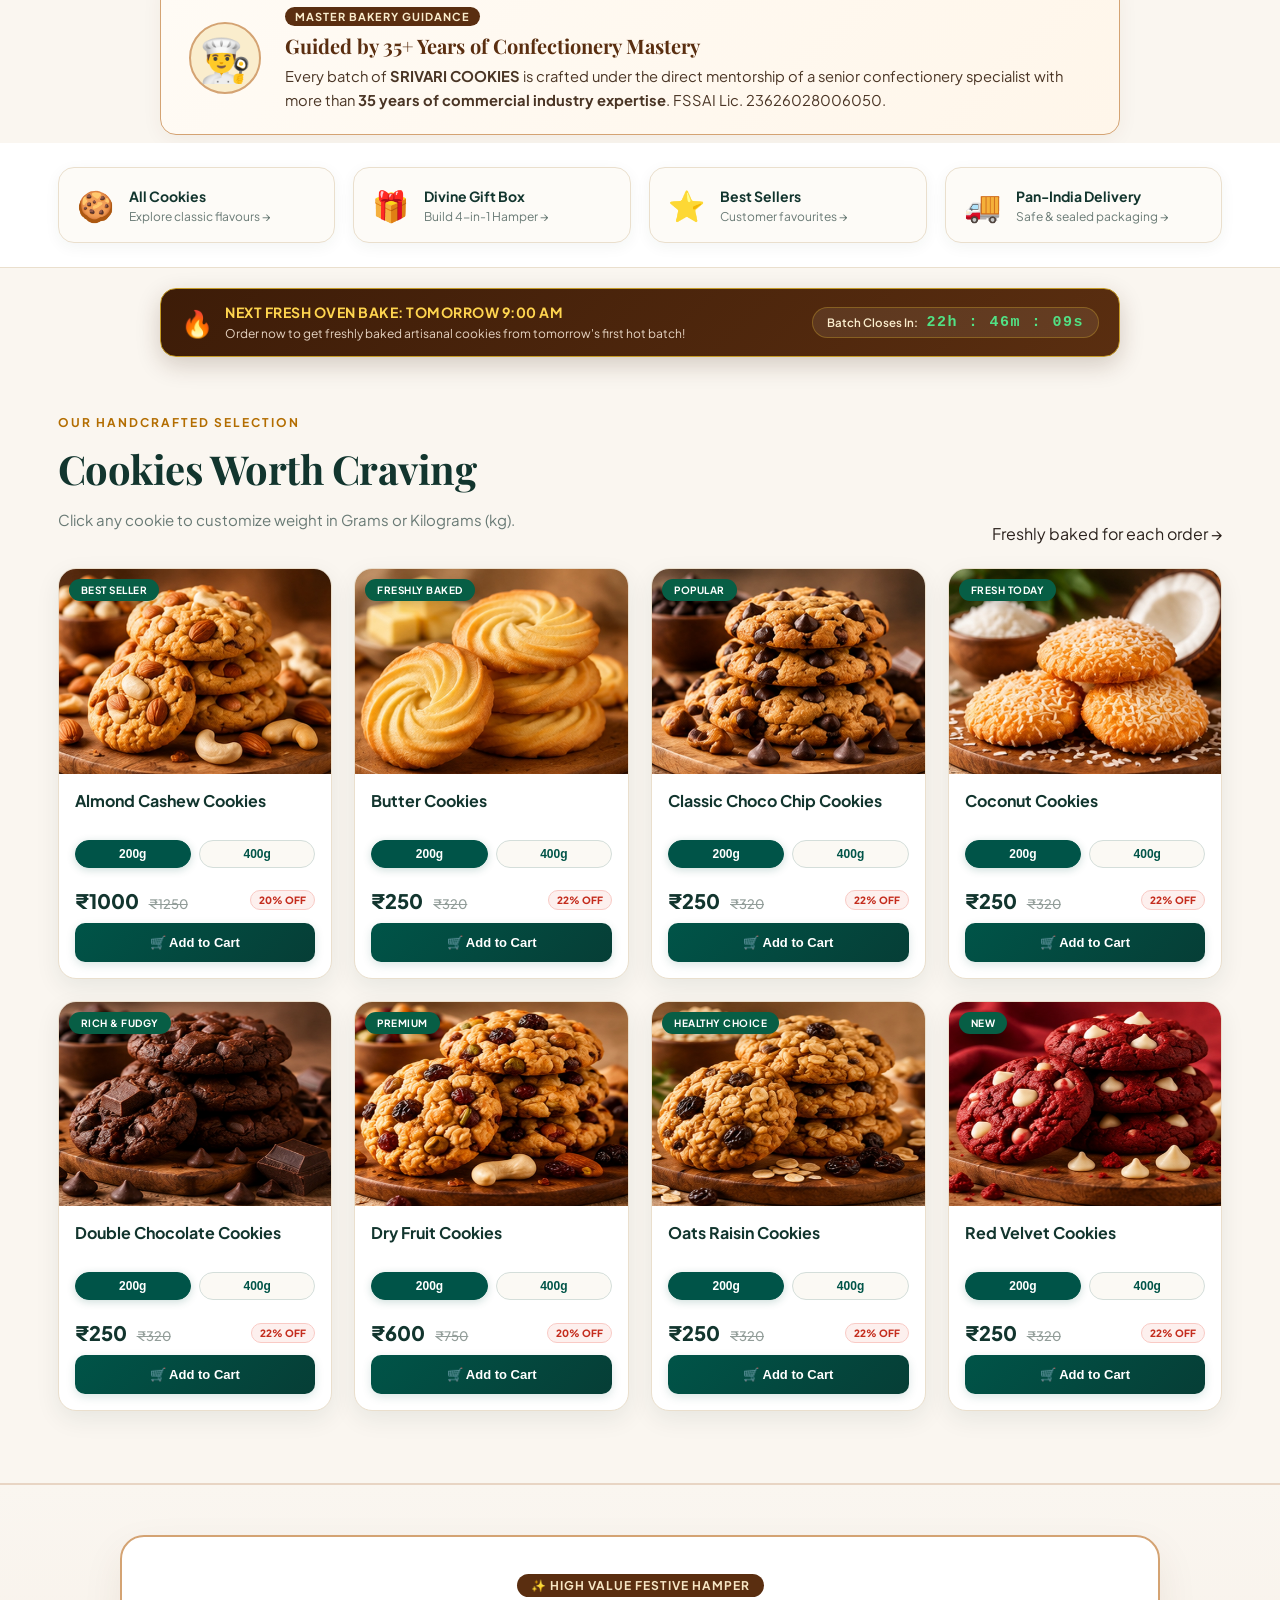
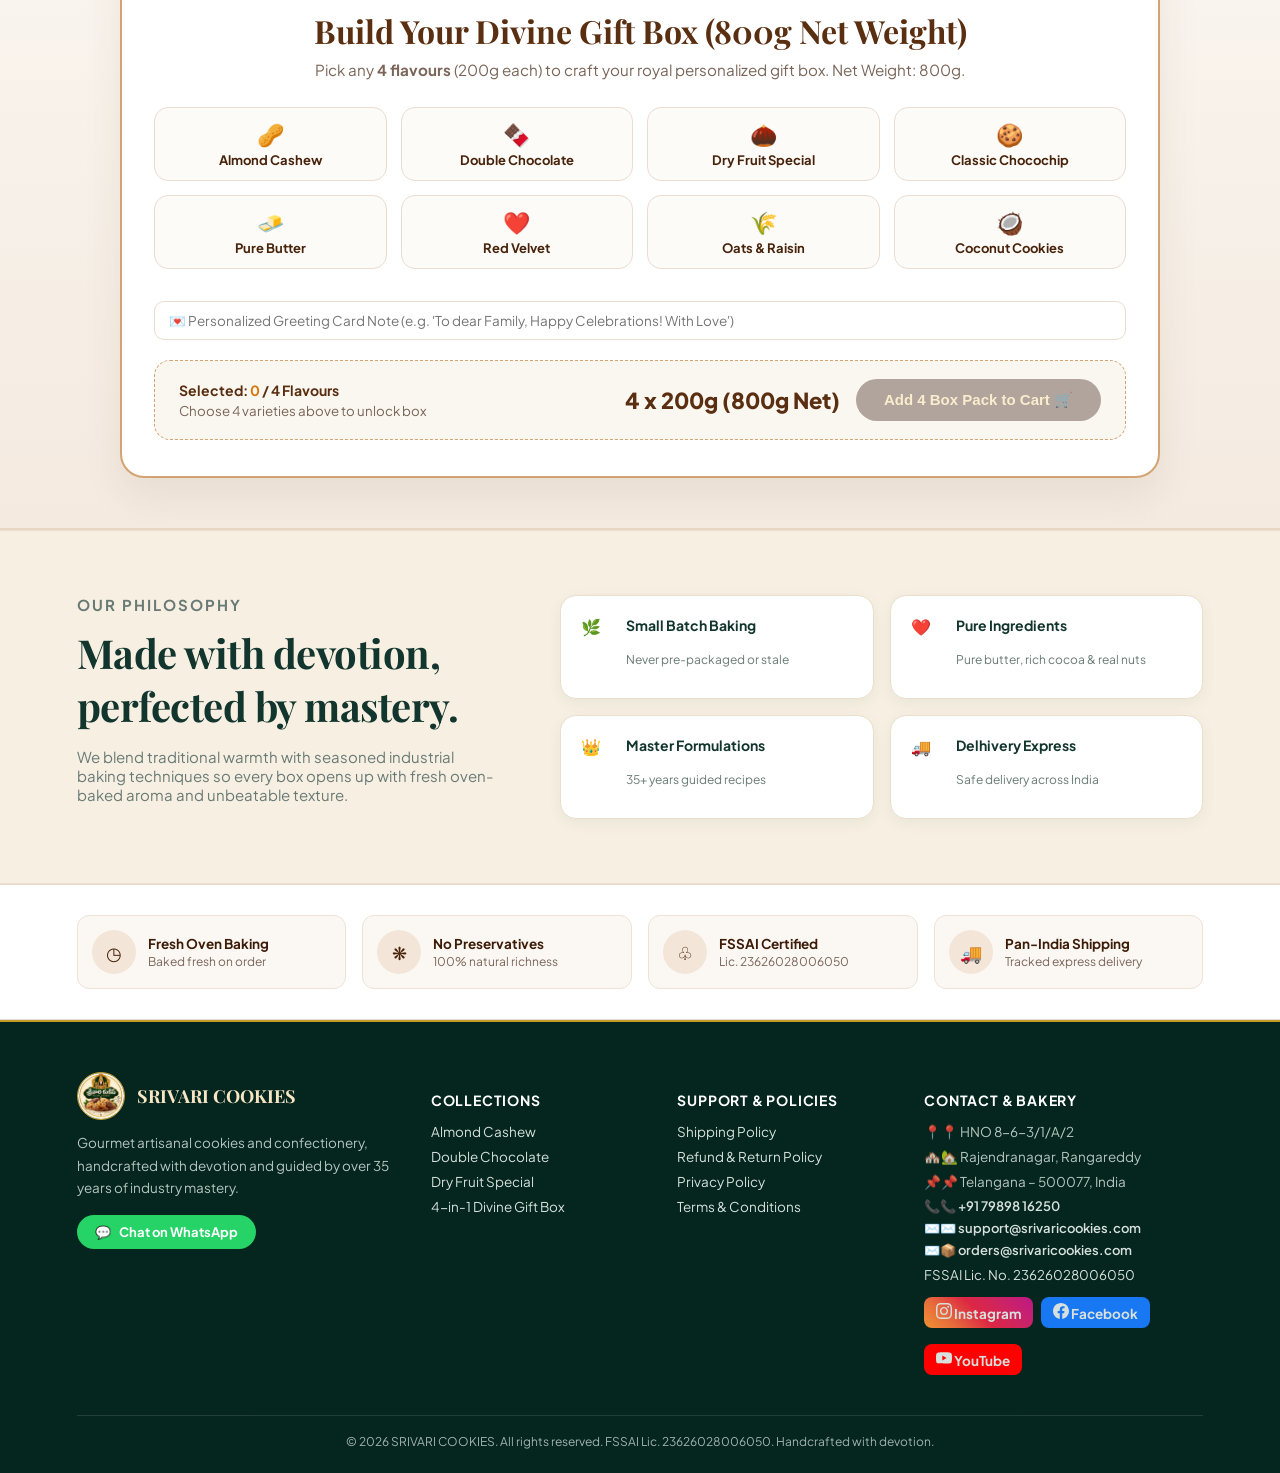
==== commit 09387f93: "Update index.html" ====
--- a/index.html
+++ b/index.html
@@ -89,11 +89,22 @@
   box-shadow: 0 0 45px rgba(255, 179, 0, 0.9);
 }
 
-/* 🪔 DIWALI LAUNCH & WAITLIST FEEDBACK SECTION */
+/* 🪔 DYNAMIC FESTIVE LAUNCH & WAITLIST SECTION */
 .diwali-launch-section {
-  padding: 40px 6% 30px;
+  padding: 35px 6% 30px;
   background: linear-gradient(180deg, #fff7ea 0%, #faf6f0 100%);
   border-bottom: 2px solid #e8d5c4;
+  transition: all 0.6s cubic-bezier(0.4, 0, 0.2, 1);
+  overflow: hidden;
+}
+.diwali-launch-section.section-hidden {
+  opacity: 0;
+  max-height: 0 !important;
+  padding-top: 0 !important;
+  padding-bottom: 0 !important;
+  margin: 0 !important;
+  border-bottom: none !important;
+  pointer-events: none;
 }
 .diwali-card {
   max-width: 1040px;
@@ -104,17 +115,39 @@
   padding: 34px 28px;
   box-shadow: 0 16px 40px rgba(90,46,16,0.09);
   text-align: center;
+  position: relative;
+}
+.close-section-x {
+  position: absolute;
+  top: 14px;
+  right: 18px;
+  background: #faedcd;
+  border: 1px solid #d4a373;
+  color: #5a2e10;
+  width: 32px;
+  height: 32px;
+  border-radius: 50%;
+  font-size: 16px;
+  font-weight: bold;
+  cursor: pointer;
+  display: grid;
+  place-items: center;
+  transition: transform 0.2s;
+}
+.close-section-x:hover {
+  transform: scale(1.1);
 }
 .diwali-badge {
   background: linear-gradient(90deg, #d97706, #b45309);
   color: #ffffff;
   padding: 6px 20px;
   border-radius: 30px;
-  font-size: 13px;
+  font-size: 13.5px;
   font-weight: 800;
   letter-spacing: 0.8px;
   display: inline-block;
   margin-bottom: 14px;
+  box-shadow: 0 4px 12px rgba(217, 119, 6, 0.35);
 }
 .diwali-card h2 {
   font-family: 'Playfair Display', 'Tiro Telugu', serif;
@@ -207,14 +240,15 @@
 }
 .waitlist-success {
   display: none;
-  padding: 14px;
+  padding: 16px;
   background: #e8f5e9;
   border: 1.5px solid #4caf50;
   border-radius: 10px;
   color: #1b5e20;
-  font-size: 13.5px;
+  font-size: 14px;
   font-weight: 700;
   text-align: center;
+  line-height: 1.5;
 }
 
 @media(max-width: 768px) {
@@ -955,13 +989,14 @@
   <a class="orderBtn" href="#shop">Order Now</a>
 </header>
 
-<!-- 🪔 DIWALI LAUNCH & WAITLIST/FEEDBACK SPECIAL OFFERS SECTION -->
+<!-- 🪔 DYNAMIC FESTIVAL & LAUNCH REQUEST SECTION (CLOSES ON SUBMIT & RE-APPEARS ON REFRESH) -->
 <section class="diwali-launch-section" id="diwali-launch">
   <div class="diwali-card">
-    <span class="diwali-badge">🪔 దీపావళి పర్వదిన శుభాకాంక్షలు 🪔</span>
-    <h2>మన SRIVARI COOKIES వెబ్‌సైట్ త్వరలోనే ప్రారంభం కాబోతోంది!</h2>
-    <p class="lead">
-      శ్రీ వెంకటేశ్వర స్వామి దివ్య ప్రసాద పవిత్రతతో, 100% ప్యూర్ బటర్ మరియు తాజా డ్రై ఫ్రూట్స్‌తో మీకోసం ప్రత్యేకంగా తయారుచేస్తున్నాము. మా కుకీస్ కోసం ఎదురుచూస్తున్న ప్రియమైన కస్టమర్ల కోసం ఈ ప్రత్యేక అవకాశం!
+    <button class="close-section-x" onclick="closeLaunchSection()" title="Close banner">✕</button>
+    <span class="diwali-badge" id="dynamicFestiveBadge">✨ శ్రీవారి దివ్య ఆశీస్సులు • పర్వదిన శుభాకాంక్షలు ✨</span>
+    <h2 id="dynamicFestiveTitle">మన SRIVARI COOKIES వెబ్‌సైట్ త్వరలోనే ప్రారంభం కాబోతోంది!</h2>
+    <p class="lead" id="dynamicFestiveLead">
+      శ్రీ వేంకటేశ్వర స్వామి దివ్య ప్రసాద పవిత్రతతో, 100% ప్యూర్ బటర్ మరియు తాజా డ్రై ఫ్రూట్స్‌తో మీకోసం ప్రత్యేకంగా తయారుచేస్తున్నాము. మా కుకీస్ కోసం ఎదురుచూస్తున్న ప్రియమైన భక్తులు & కస్టమర్ల కోసం ఈ ప్రత్యేక అవకాశం!
     </p>
 
     <div class="diwali-perks-grid">
@@ -982,21 +1017,21 @@
     <!-- WAITLIST & FEEDBACK FORM -->
     <div class="waitlist-form-wrap">
       <h3>📢 మీ రిక్వెస్ట్ & ఫీడ్‌బ్యాక్ తెలియజేయండి</h3>
-      <p>మీరు మా కుకీస్ కోసం వేచి చూస్తున్నట్లయితే వివరాలు నమోదు చేసుకోండి. లాంచ్ అవ్వగానే స్పెషల్ కూపన్ అందుతుంది:</p>
+      <p>మీరు మా కుకీస్ కోసం వేచి చూస్తున్నట్లయితే వివరాలు నమోదు చేసుకోండి. వివరాలు నేరుగా మా సపోర్ట్ టీమ్‌కు అందుతాయి:</p>
 
       <form id="diwaliFeedbackForm" onsubmit="handleWaitlistSubmit(event)">
         <div class="waitlist-inputs-grid">
-          <input type="text" id="wlName" required placeholder="మీ పూర్తి పేరు (Full Name) *">
-          <input type="tel" id="wlPhone" required pattern="[0-9+ ]{10,15}" placeholder="మొబైల్ / WhatsApp నంబర్ *">
+          <input type="text" id="wlName" name="Customer_Name" required placeholder="మీ పూర్తి పేరు (Full Name) *">
+          <input type="tel" id="wlPhone" name="Mobile_Number" required pattern="[0-9+ ]{10,15}" placeholder="మొబైల్ / WhatsApp నంబర్ *">
         </div>
         <div style="margin-bottom:12px;">
-          <textarea id="wlMsg" rows="2" placeholder="మీకు ఏ రకం కుకీస్ ఇష్టం? మీ అమూల్యమైన సలహా లేదా ఫీడ్‌బ్యాక్ ఇక్కడ రాయండి..."></textarea>
+          <textarea id="wlMsg" name="Cookie_Request_Feedback" rows="2" placeholder="మీకు ఏ రకం కుకీస్ ఇష్టం? మీ అమూల్యమైన సలహా లేదా ఫీడ్‌బ్యాక్ ఇక్కడ రాయండి..."></textarea>
         </div>
-        <button type="submit" class="waitlist-submit-btn">రిజిస్టర్ చేసుకోండి & స్పెషల్ కూపన్ పొందండి 🎟️</button>
+        <button type="submit" class="waitlist-submit-btn" id="wlSubmitBtn">రిజిస్టర్ చేసుకోండి & స్పెషల్ కూపన్ పొందండి 🎟️</button>
       </form>
 
       <div class="waitlist-success" id="wlSuccess">
-        🙏 ధన్యవాదాలు! మీ వివరాలు రికార్డ్ అయ్యాయి. వెబ్‌సైట్ లాంచ్ అవ్వగానే మీ WhatsApp నంబర్‌కు స్పెషల్ డిస్కౌంట్ కూపన్ మరియు ఎక్స్‌క్లూజివ్ స్పెషల్ ప్యాక్ వివరాలు పంపుతాము! ✨
+        🙏 ధన్యవాదాలు! మీ వివరాలు విజయవంతంగా రికార్డ్ అయ్యాయి. వెబ్‌సైట్ ఓపెన్ అవుతోంది... ✨
       </div>
     </div>
   </div>
@@ -1206,7 +1241,7 @@
     <div class="footerSocials">
       <a href="https://www.instagram.com/srivaricookies.official" target="_blank" rel="noopener noreferrer" class="socialIconLink ig" title="Instagram">
         <svg viewBox="0 0 24 24" width="16" height="16" fill="currentColor">
-          <path d="M12 2.163c3.204 0 3.584.012 4.85.07 3.252.148 4.771 1.691 4.919 4.919.058 1.265.069 1.645.069 4.849 0 3.205-.012 3.584-.069 4.849-.149 3.225-1.664 4.771-4.919 4.919-1.266.058-1.644.07-4.85.07-3.204 0-3.584-.012-4.849-.07-3.26-.149-4.771-1.699-4.919-4.92-.058-1.265-.07-1.644-.07-4.849 0-3.204.013-3.583.07-4.849.149-3.227 1.664-4.771 4.919-4.919 1.266-.057 1.645-.069 4.849-.069zm0-2.163c-3.259 0-3.667.014-4.947.072-4.358.2-6.78 2.618-6.98 6.98-.059 1.281-.073 1.689-.073 4.948 0 3.259.014 3.668.072 4.948.2 4.358 2.618 6.78 6.98 6.98 1.281.058 1.689.072 4.948.072 3.259 0 3.668-.014 4.948-.072 4.354-.2 6.782-2.618 6.979-6.98.059-1.28.073-1.689-.073-4.948 0-3.259-.014-3.667-.072-4.947-.196-4.354-2.617-6.78-6.979-6.98-1.281-.059-1.69-.073-4.949-.073zm0 5.838c-3.403 0-6.162 2.759-6.162 6.162s2.759 6.163 6.162 6.163 6.162-2.759 6.162-6.163c0-3.403-2.759-6.162-6.162-6.162zm0 10.162c-2.209 0-4-1.79-4-4 0-2.209 1.791-4 4-4s4 1.791 4 4c0 2.21-1.791 4-4 4zm6.406-11.845c-.796 0-1.441.645-1.441 1.44s.645 1.44 1.441 1.44c.795 0 1.439-.645 1.439-1.44s-.644-1.44-1.439-1.44z"/>
+          <path d="M12 2.163c3.204 0 3.584.012 4.85.07 3.252.148 4.771 1.691 4.919 4.919.058 1.265.069 1.645.069 4.849 0 3.205-.012 3.584-.069 4.849-.149 3.225-1.664 4.771-4.919 4.919-1.266.058-1.644.07-4.85.07-3.204 0-3.584-.012-4.849-.07-3.26-.149-4.771-1.699-4.919-4.92-.058-1.265-.07-1.644-.07-4.849 0-3.204.013-3.583.07-4.849.149-3.227 1.664-4.771 4.919-4.919 1.266-.057 1.645-.069 4.849-.069zm0-2.163c-3.259 0-3.667.014-4.947.072-4.358.2-6.78 2.618-6.98 6.98-.059 1.281-.073 1.689-.073 4.948 0 3.259.014 3.668.072 4.948.2 4.358 2.618 6.78 6.98 6.98 1.281.058 1.689.072 4.948.072 3.259 0 3.668-.014 4.948-.072 4.354-.2 6.782-2.618 6.979-6.98.059-1.28.073-1.689.073-4.948 0-3.259-.014-3.667-.072-4.947-.196-4.354-2.617-6.78-6.979-6.98-1.281-.059-1.69-.073-4.949-.073zm0 5.838c-3.403 0-6.162 2.759-6.162 6.162s2.759 6.163 6.162 6.163 6.162-2.759 6.162-6.163c0-3.403-2.759-6.162-6.162-6.162zm0 10.162c-2.209 0-4-1.79-4-4 0-2.209 1.791-4 4-4s4 1.791 4 4c0 2.21-1.791 4-4 4zm6.406-11.845c-.796 0-1.441.645-1.441 1.44s.645 1.44 1.441 1.44c.795 0 1.439-.645 1.439-1.44s-.644-1.44-1.439-1.44z"/>
         </svg>
         <span>Instagram</span>
       </a>
@@ -1436,31 +1471,123 @@
   }
 }
 
-/* 🪔 DIWALI WAITLIST & FEEDBACK SUBMISSION */
+/* 🪔 DYNAMIC FESTIVAL & SWAMI VARI WISHES CALCULATOR (AUTOMATIC BASED ON CALENDAR) */
+function updateDynamicFestivalWishes() {
+  const now = new Date();
+  const month = now.getMonth() + 1; // 1-12
+  const day = now.getDate();
+
+  const badgeEl = document.getElementById('dynamicFestiveBadge');
+  const titleEl = document.getElementById('dynamicFestiveTitle');
+  const leadEl = document.getElementById('dynamicFestiveLead');
+
+  let badge = "✨ శ్రీ వేంకటేశ్వర స్వామి దివ్య ప్రసాద శుభాకాంక్షలు ✨";
+  let title = "మన SRIVARI COOKIES వెబ్‌సైట్ త్వరలోనే ప్రారంభం కాబోతోంది!";
+  let lead = "శ్రీ వేంకటేశ్వర స్వామి వారి దివ్య అనుగ్రహం మరియు ప్రసాద పవిత్రతతో, 100% ప్యూర్ బటర్ మరియు జీడిపప్పు, బాదం వంటి శ్రేష్ఠమైన డ్రై ఫ్రూట్స్‌తో ప్రతి బ్యాచ్ స్వయంగా మీకోసం రూపొందిస్తున్నాము.";
+
+  // Dynamic Festival Mapping
+  if (month === 10 || month === 11) {
+    // Diwali / Karthika Masam Season
+    badge = "🪔 దీపావళి & కార్తీక మాస దివ్య శుభాకాంక్షలు 🪔";
+    title = "దీపావళి పర్వదినాన మన SRIVARI COOKIES త్వరలోనే ప్రారంభం!";
+    lead = "శ్రీ వేంకటేశ్వర స్వామి దివ్య ఆశీస్సులతో, దీపాల పండుగ వెలుగుల్లో మీ ఇంట స్వచ్ఛమైన అమృతంలాంటి ప్యూర్ బటర్ కుకీలను అందించబోతున్నాము.";
+  } else if (month === 1) {
+    // Sankranti / New Year
+    badge = "🌾 సంక్రాంతి & నూతన సంవత్సర దివ్య ఆశీస్సులు 🌾";
+    title = "పండుగ సంబరాల్లో SRIVARI COOKIES త్వరలోనే ప్రారంభం!";
+  } else if (month === 3 || month === 4) {
+    // Ugadi / Sri Rama Navami
+    badge = "🌸 ఉగాది & శ్రీరామ నవమి పర్వదిన శుభాకాంక్షలు 🌸";
+    title = "నూతన వసంతంలో శ్రీవారి దివ్య కుకీస్ త్వరలోనే ప్రారంభం!";
+  } else if (month === 8 || month === 9) {
+    // Janmashtami / Vinayaka Chavithi / Dasara
+    badge = "🪔 పవిత్ర పర్వదిన దివ్య శుభాకాంక్షలు 🪔";
+    title = "శ్రీవారి దివ్య ప్రసాద కుకీస్ త్వరలోనే ప్రారంభం కాబోతున్నాయి!";
+  }
+
+  if (badgeEl) badgeEl.textContent = badge;
+  if (titleEl) titleEl.textContent = title;
+  if (leadEl) leadEl.textContent = lead;
+}
+
+function closeLaunchSection() {
+  const launchSec = document.getElementById('diwali-launch');
+  if (launchSec) {
+    launchSec.classList.add('section-hidden');
+  }
+}
+
+/* 📩 FORM SUBMIT: SENDS DATA DIRECTLY TO support@srivaricookies.com & AUTO CLOSES TO SHOP */
 function handleWaitlistSubmit(e) {
   e.preventDefault();
   const name = document.getElementById('wlName').value.trim();
   const phone = document.getElementById('wlPhone').value.trim();
   const msg = document.getElementById('wlMsg').value.trim();
+  const submitBtn = document.getElementById('wlSubmitBtn');
 
   if (!name || !phone) {
-    alert("Dayachesi mee Peru mariyu Mobile Number ivvandi!");
+    alert("దయచేసి మీ పేరు మరియు మొబైల్ నంబర్ తప్పనిసరిగా నమోదు చేయండి!");
     return;
   }
 
+  submitBtn.disabled = true;
+  submitBtn.textContent = "పంపుతున్నాము... దయచేసి వేచి ఉండండి...";
+
+  // 1. Local backup
   const entries = JSON.parse(localStorage.getItem('srivari_diwali_waitlist') || '[]');
   entries.unshift({
     name,
     phone,
     feedback: msg,
-    timestamp: new Date().toISOString(),
-    source: 'Diwali Launch Waitlist'
+    timestamp: new Date().toLocaleString('en-IN', { timeZone: 'Asia/Kolkata' })
   });
   localStorage.setItem('srivari_diwali_waitlist', JSON.stringify(entries));
 
-  document.getElementById('diwaliFeedbackForm').style.display = 'none';
-  document.getElementById('wlSuccess').style.display = 'block';
-}
+  // 2. Direct email dispatch to support@srivaricookies.com via secure FormSubmit API
+  fetch("https://formsubmit.co/ajax/support@srivaricookies.com", {
+    method: "POST",
+    headers: { 
+      'Content-Type': 'application/json',
+      'Accept': 'application/json'
+    },
+    body: JSON.stringify({
+      _subject: `New Srivari Cookies Request from ${name} (${phone})`,
+      Customer_Name: name,
+      Mobile_Number: phone,
+      Customer_Feedback_Request: msg || "None provided",
+      Registration_Time: new Date().toLocaleString('en-IN', { timeZone: 'Asia/Kolkata' })
+    })
+  })
+  .then(() => {
+    // Show success message
+    document.getElementById('diwaliFeedbackForm').style.display = 'none';
+    const successBox = document.getElementById('wlSuccess');
+    successBox.style.display = 'block';
+
+    // 3. Automatically close section after 2.5 seconds and smoothly navigate to products
+    setTimeout(() => {
+      closeLaunchSection();
+      const shopSection = document.getElementById('shop');
+      if (shopSection) {
+        shopSection.scrollIntoView({ behavior: 'smooth' });
+      }
+    }, 2500);
+  })
+  .catch(err => {
+    console.error("Form submit error:", err);
+    // If network fails, local storage worked, so proceed smoothly
+    document.getElementById('diwaliFeedbackForm').style.display = 'none';
+    const successBox = document.getElementById('wlSuccess');
+    successBox.style.display = 'block';
+    setTimeout(() => {
+      closeLaunchSection();
+    }, 2500);
+  });
+}
+
+document.addEventListener('DOMContentLoaded', () => {
+  updateDynamicFestivalWishes();
+});
 
 let selectedFlavors = [];
 let currentModalProdId = '';
@@ -1658,7 +1785,6 @@
   document.getElementById('thumb2').src = boxImg;
   document.getElementById('thumb3').src = ovenImg;
 
-  // Reset weight inputs
   document.getElementById('modalCustomWeightVal').value = '';
   document.getElementById('modalCustomUnit').value = 'g';
   document.querySelectorAll('.weight-pill-btn').forEach(b => b.classList.remove('active'));
